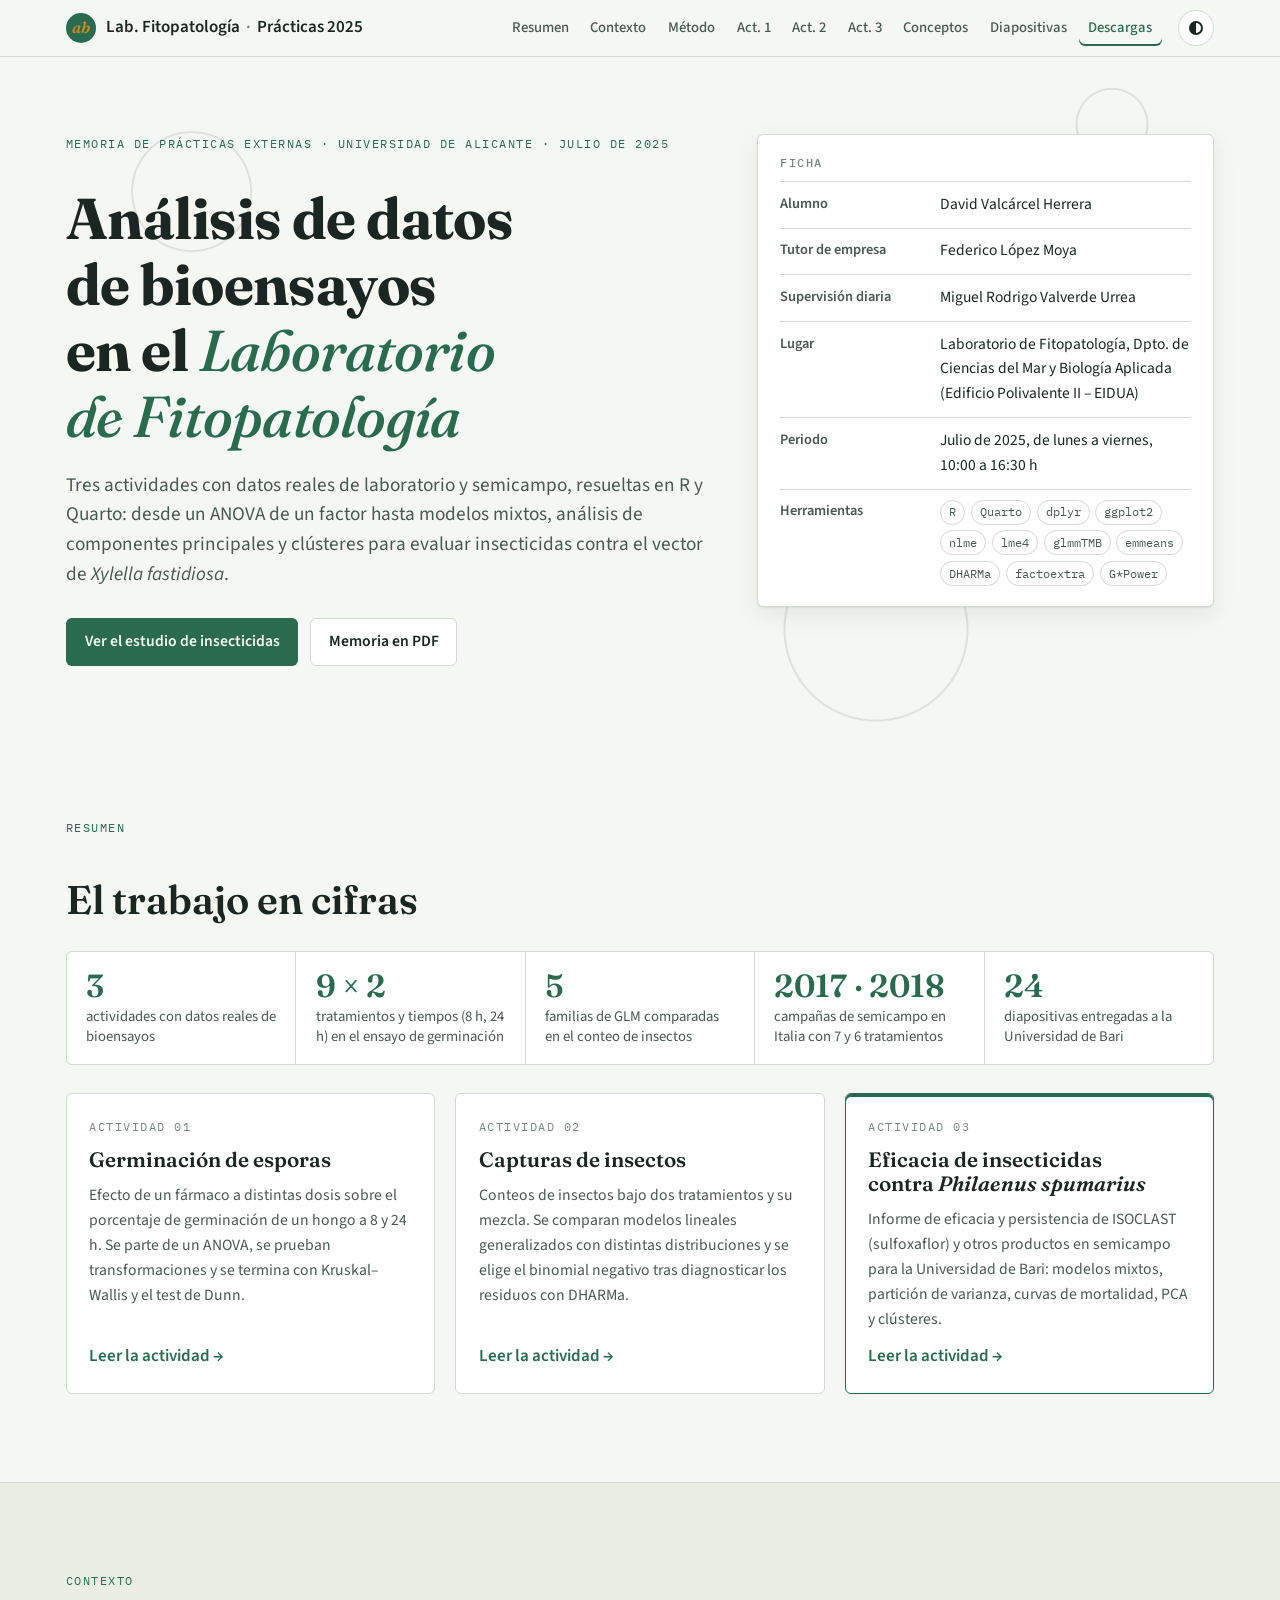
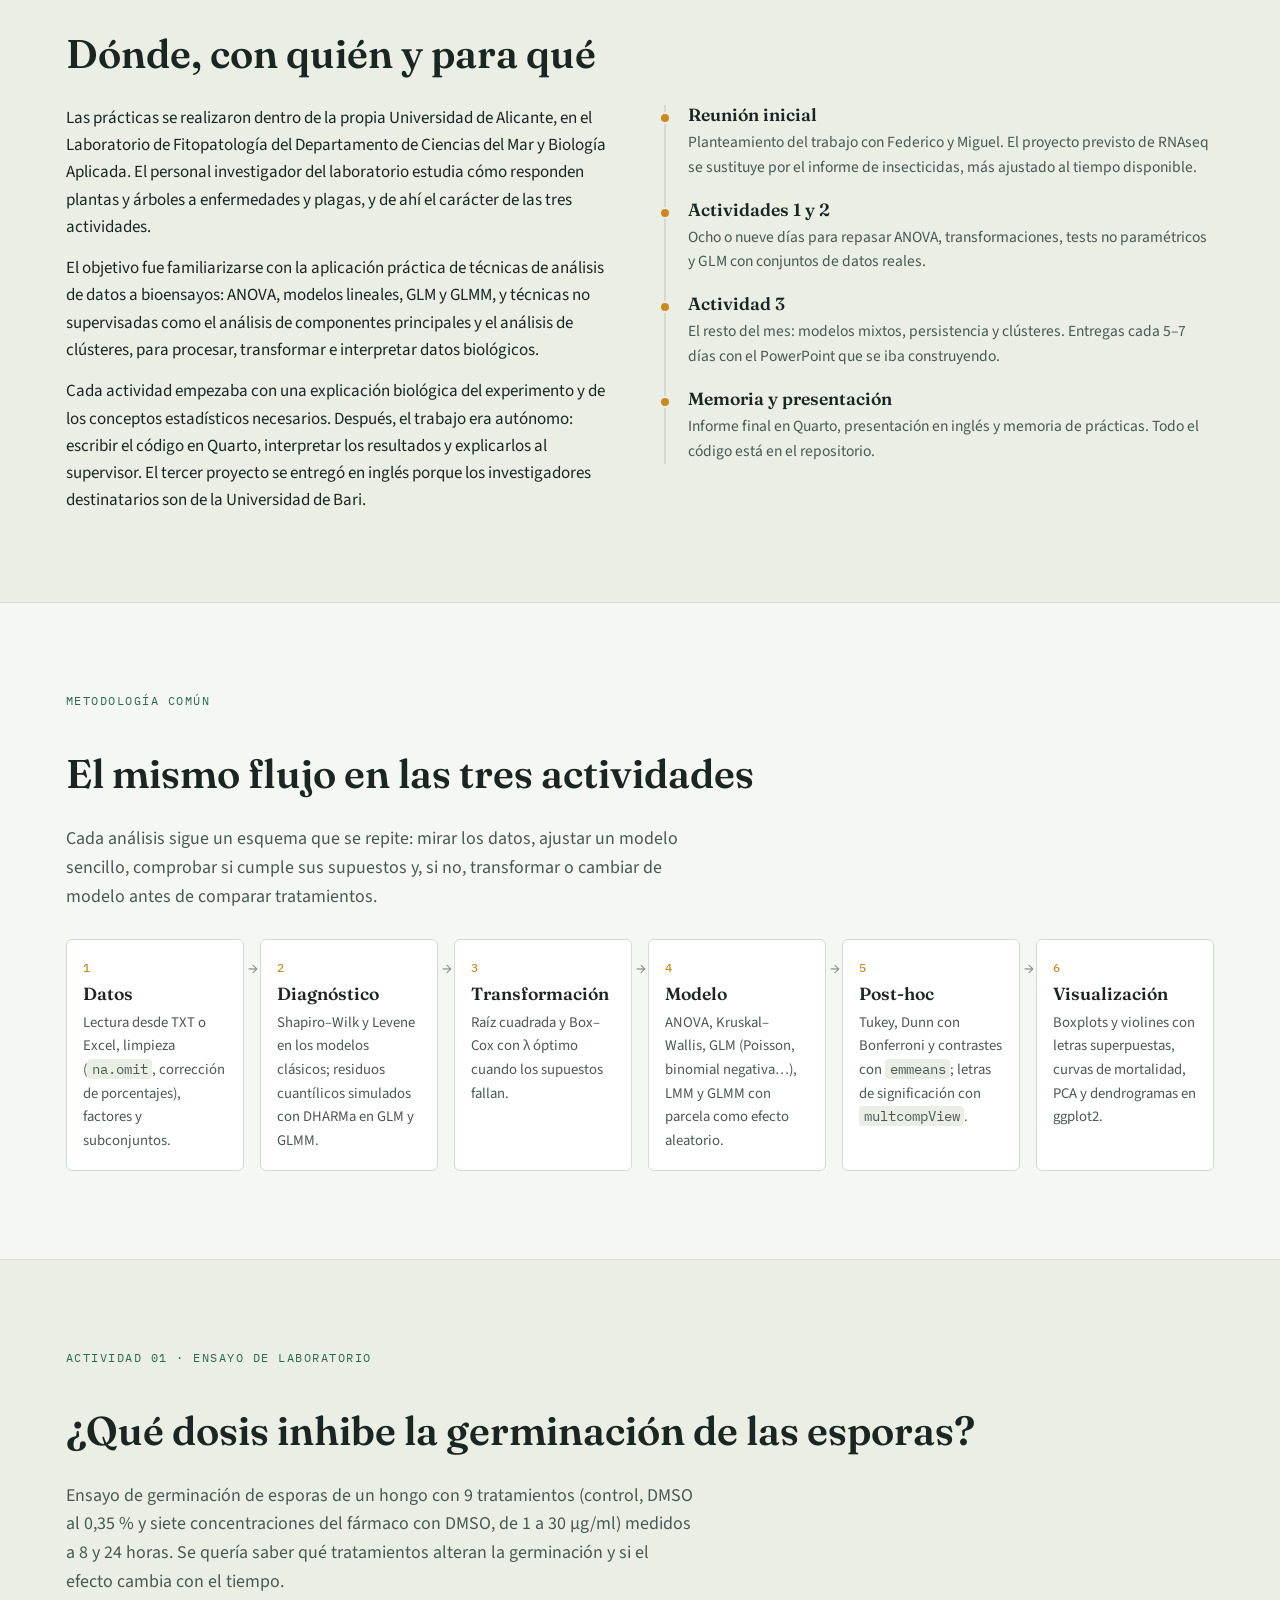
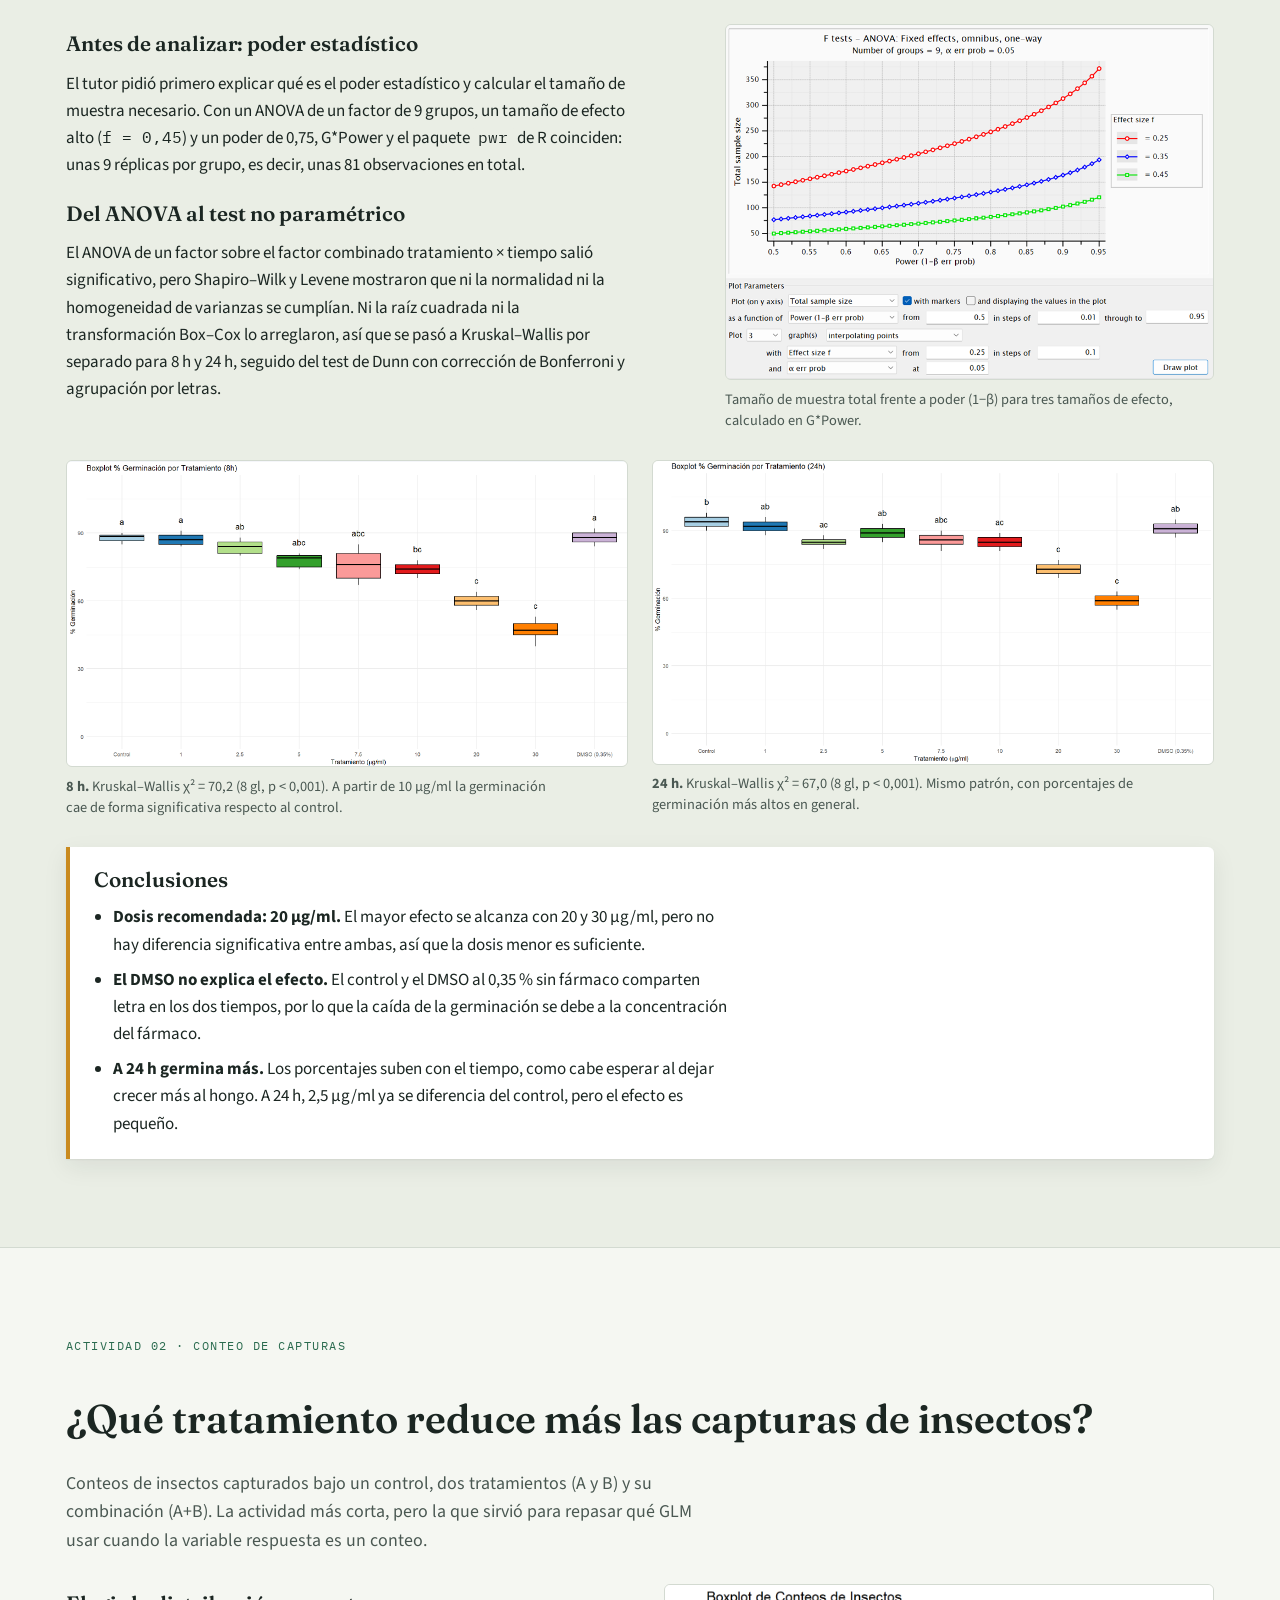
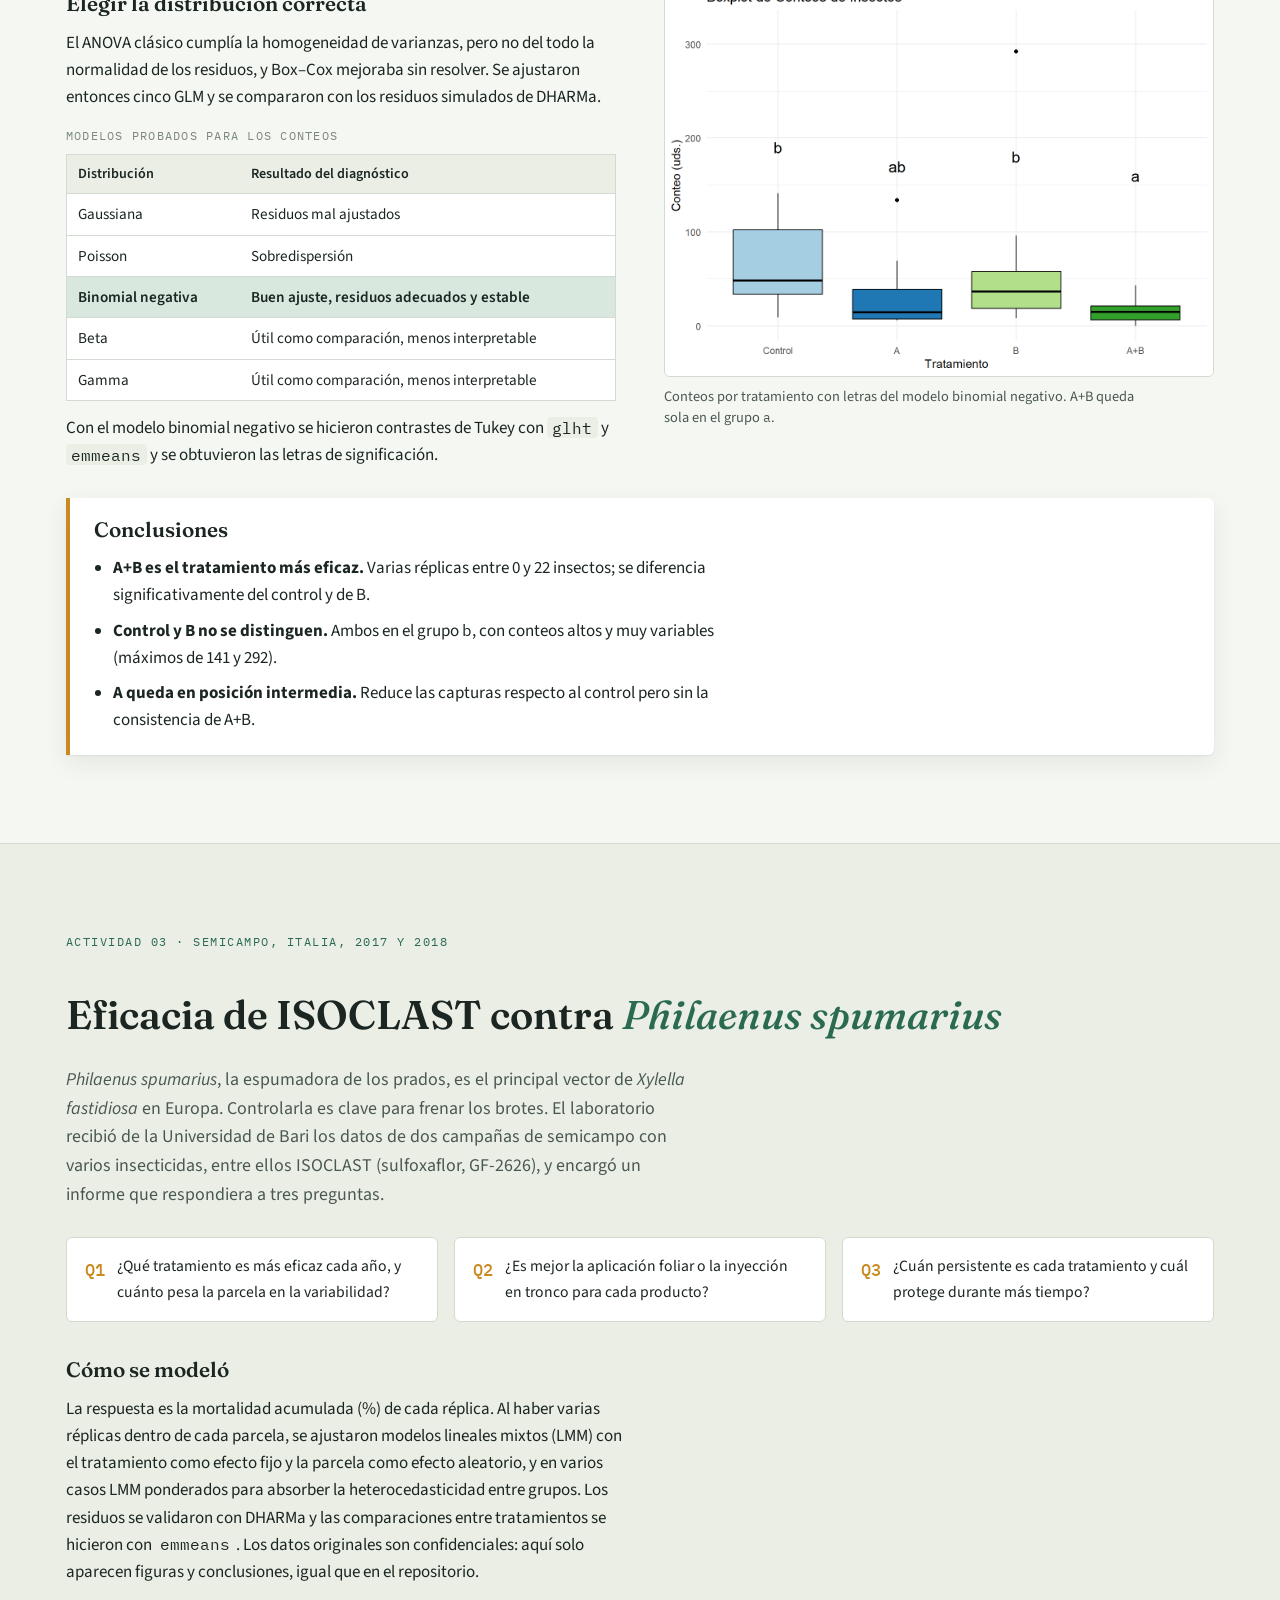
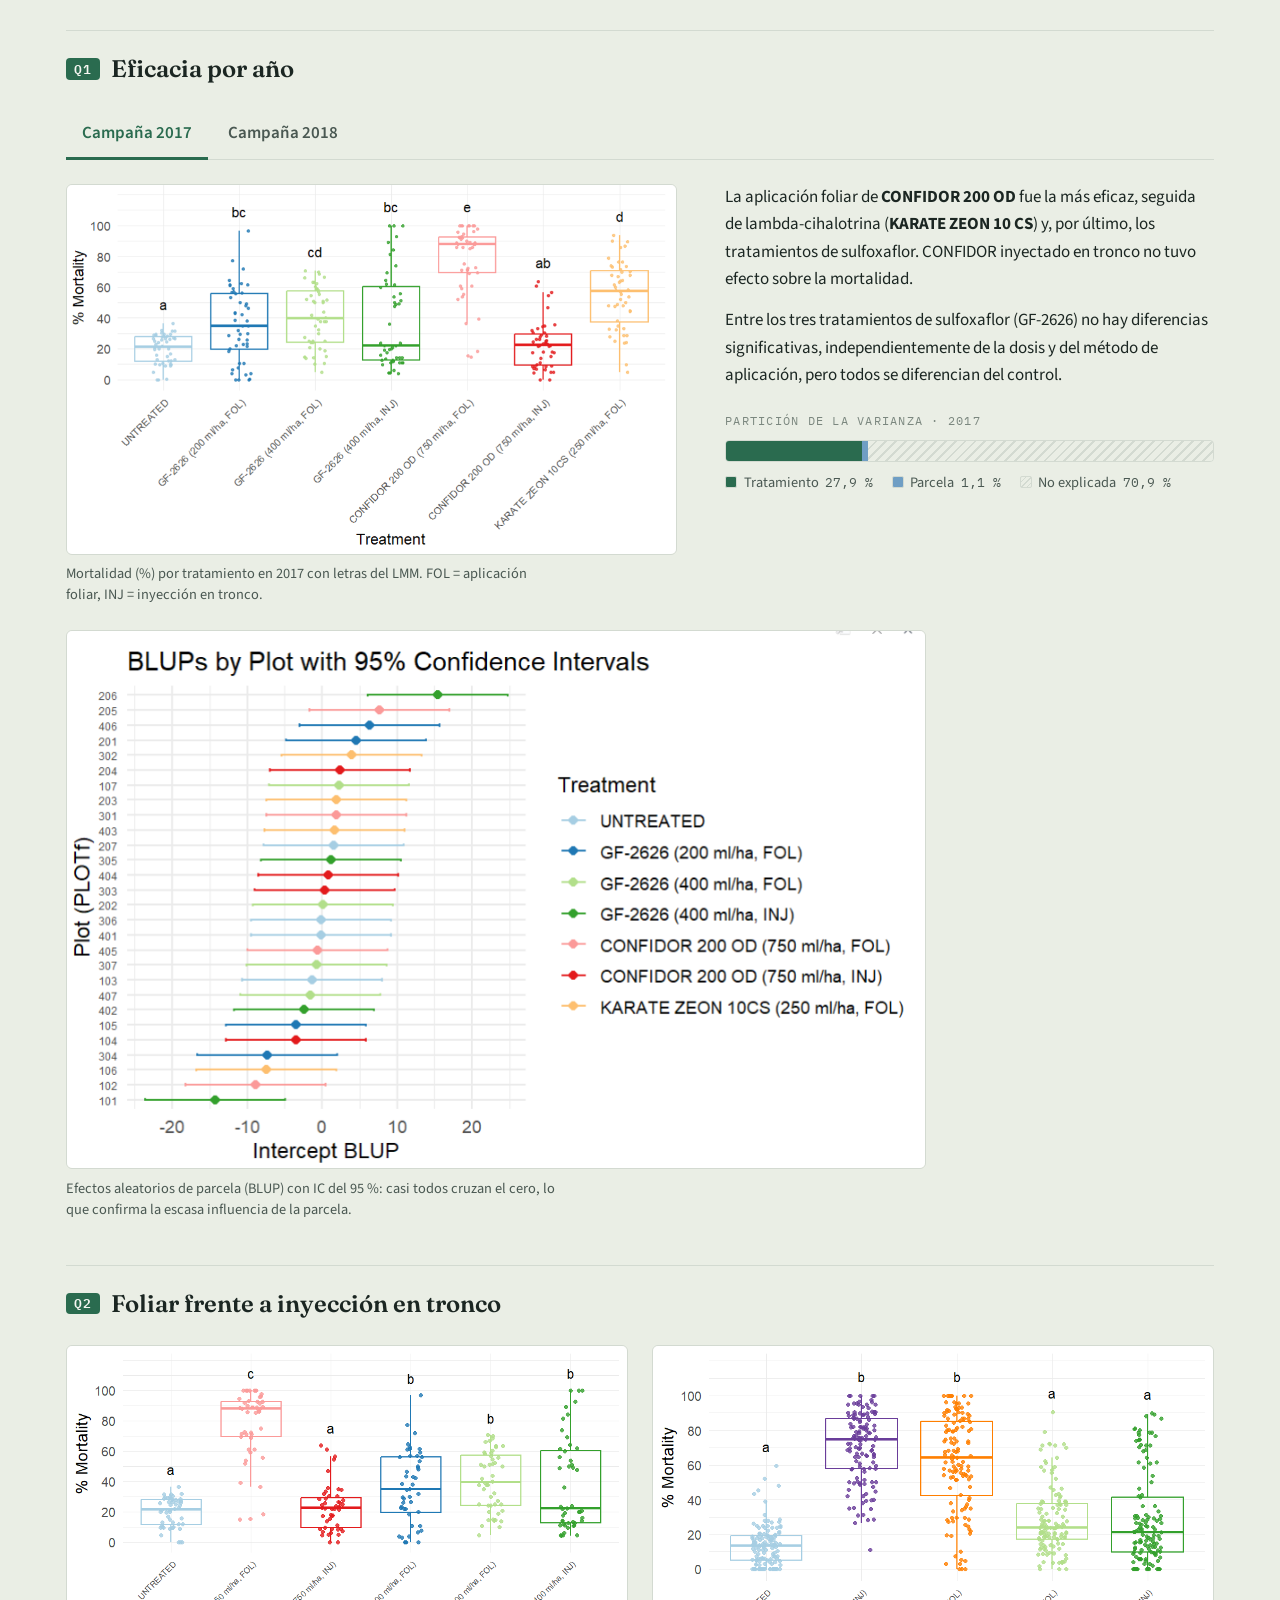
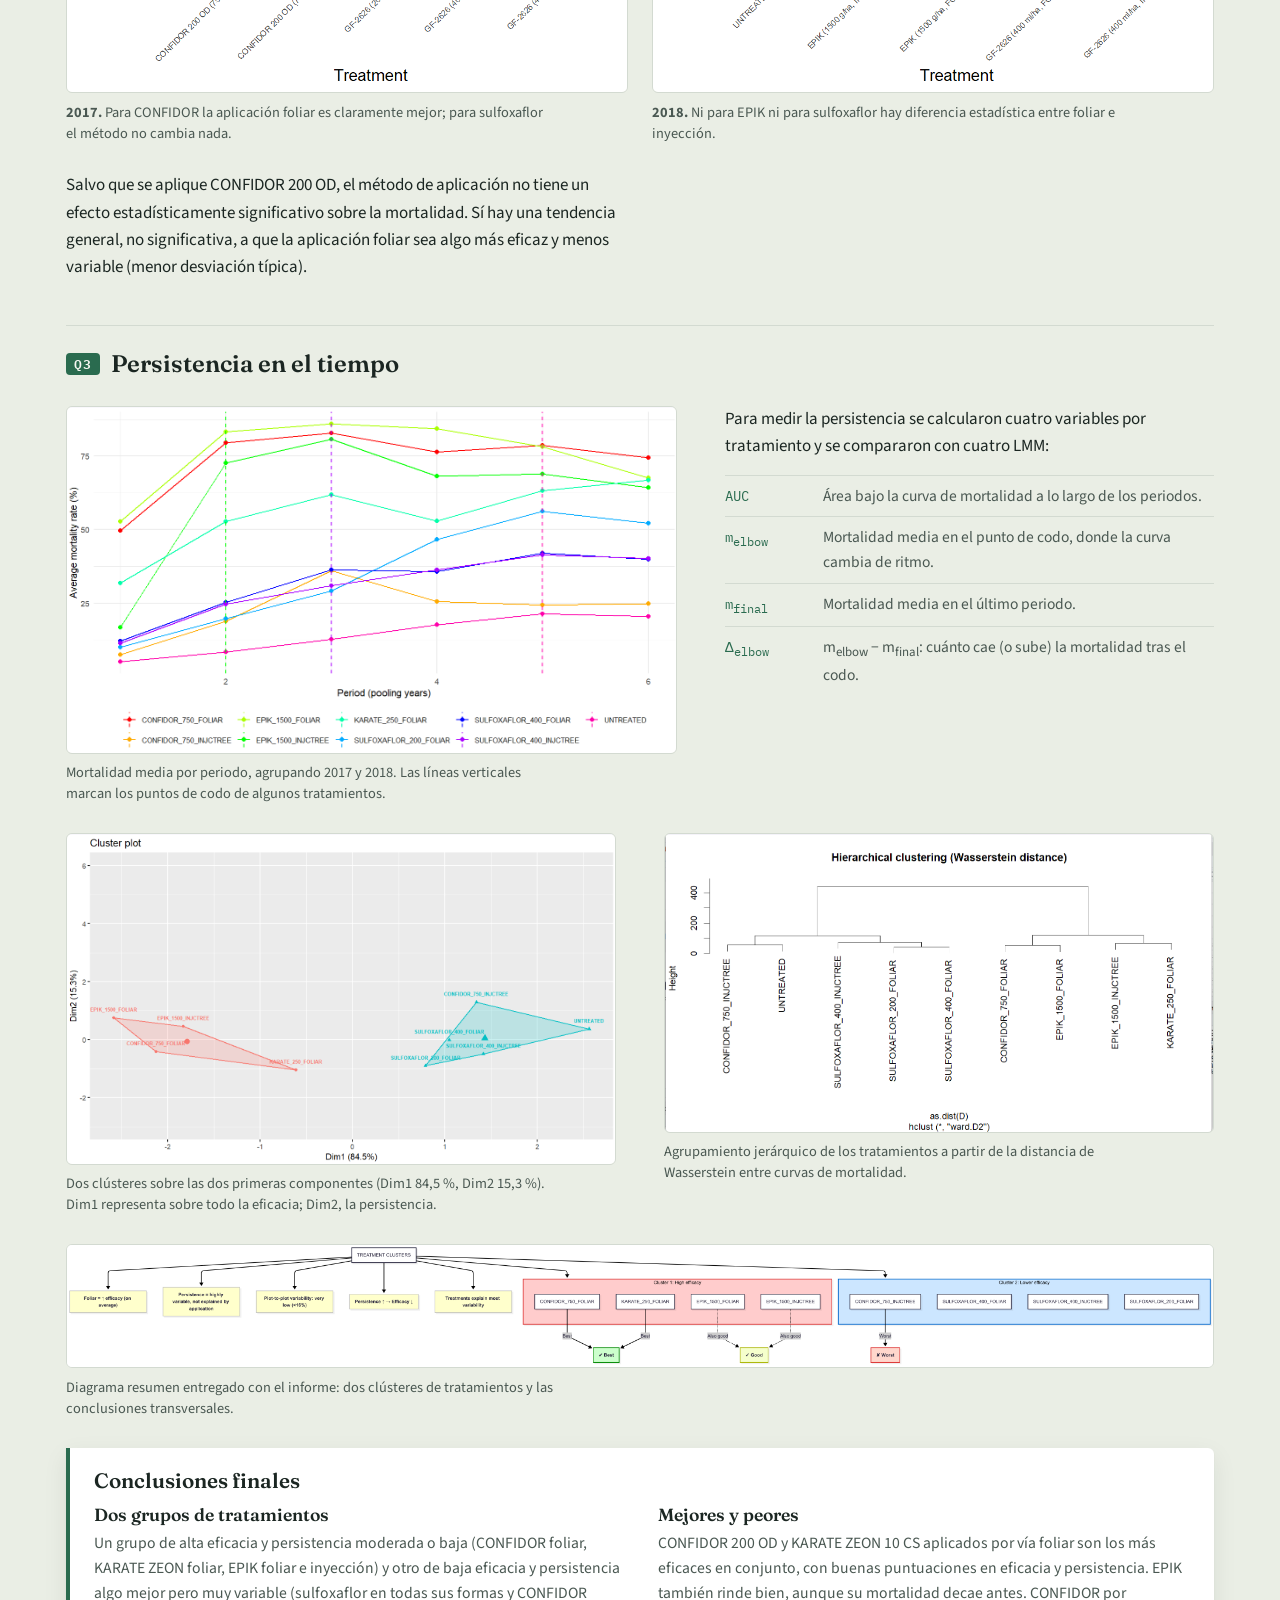
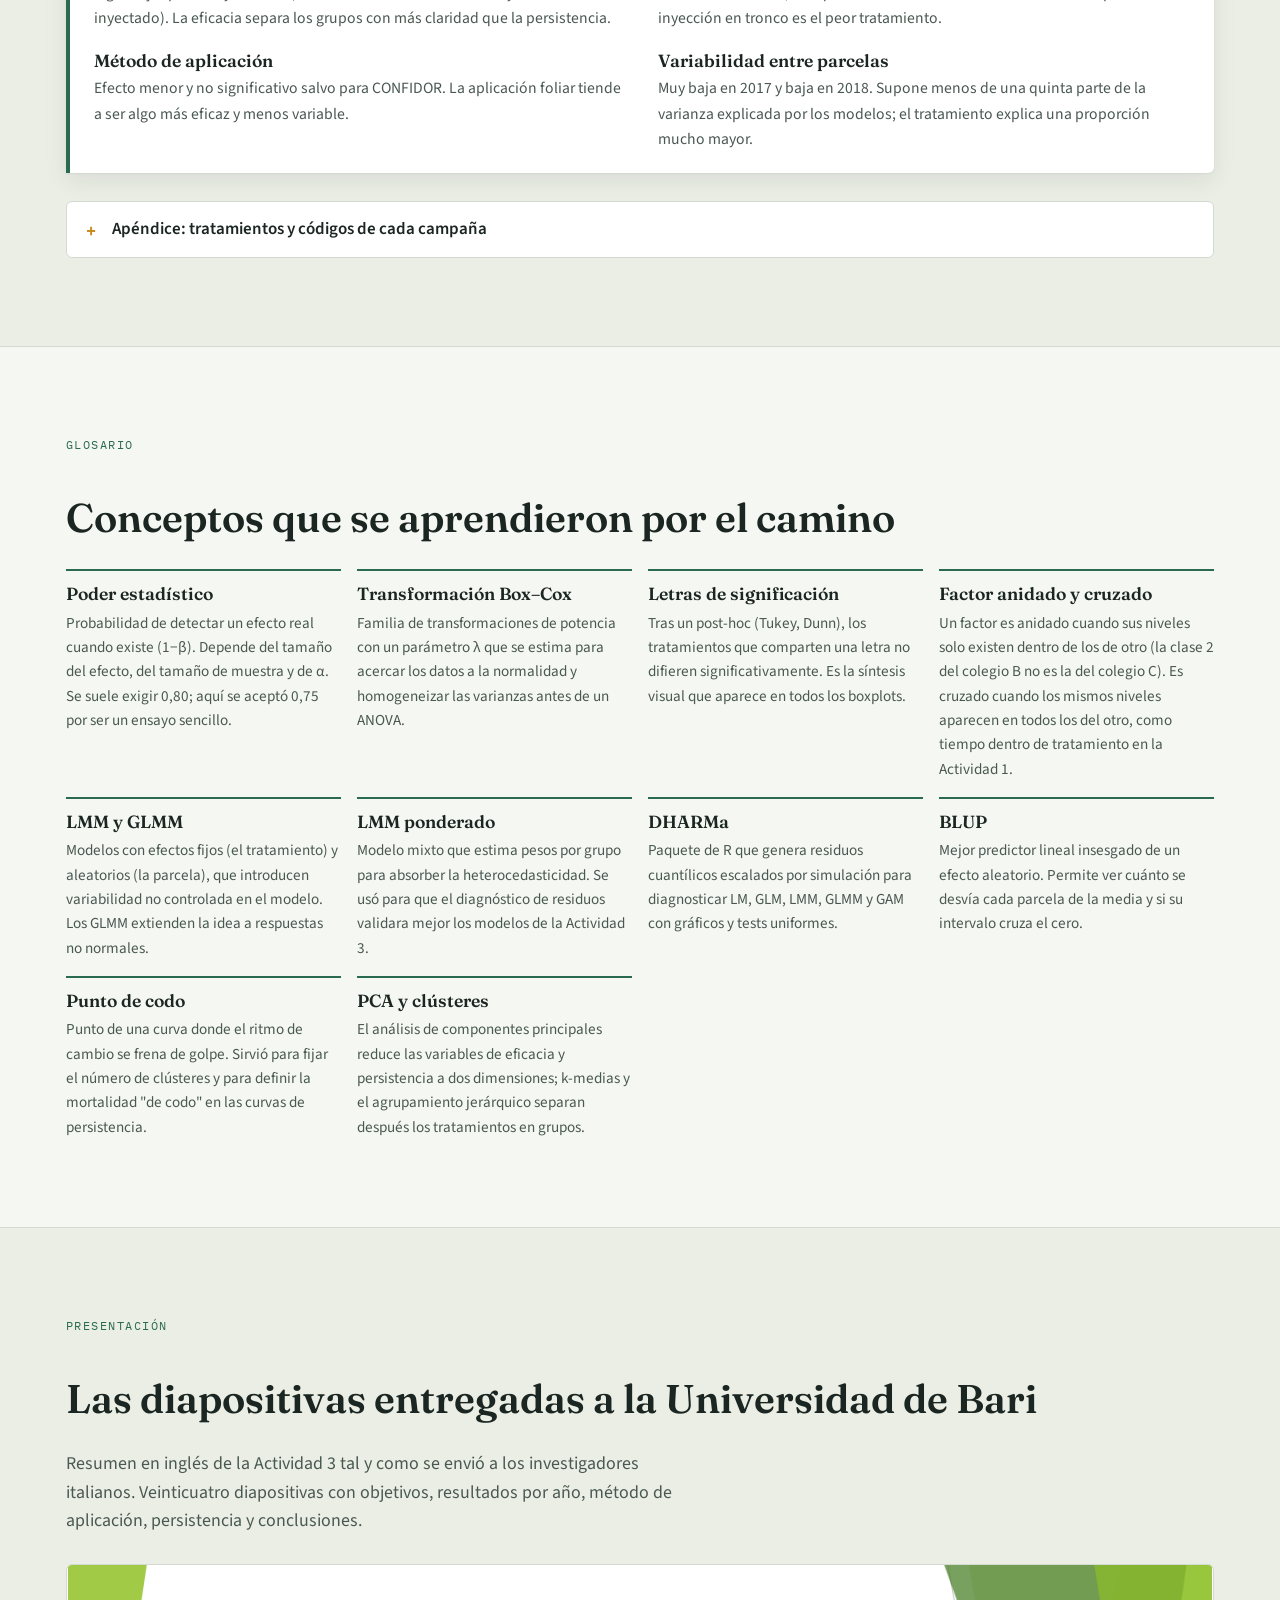
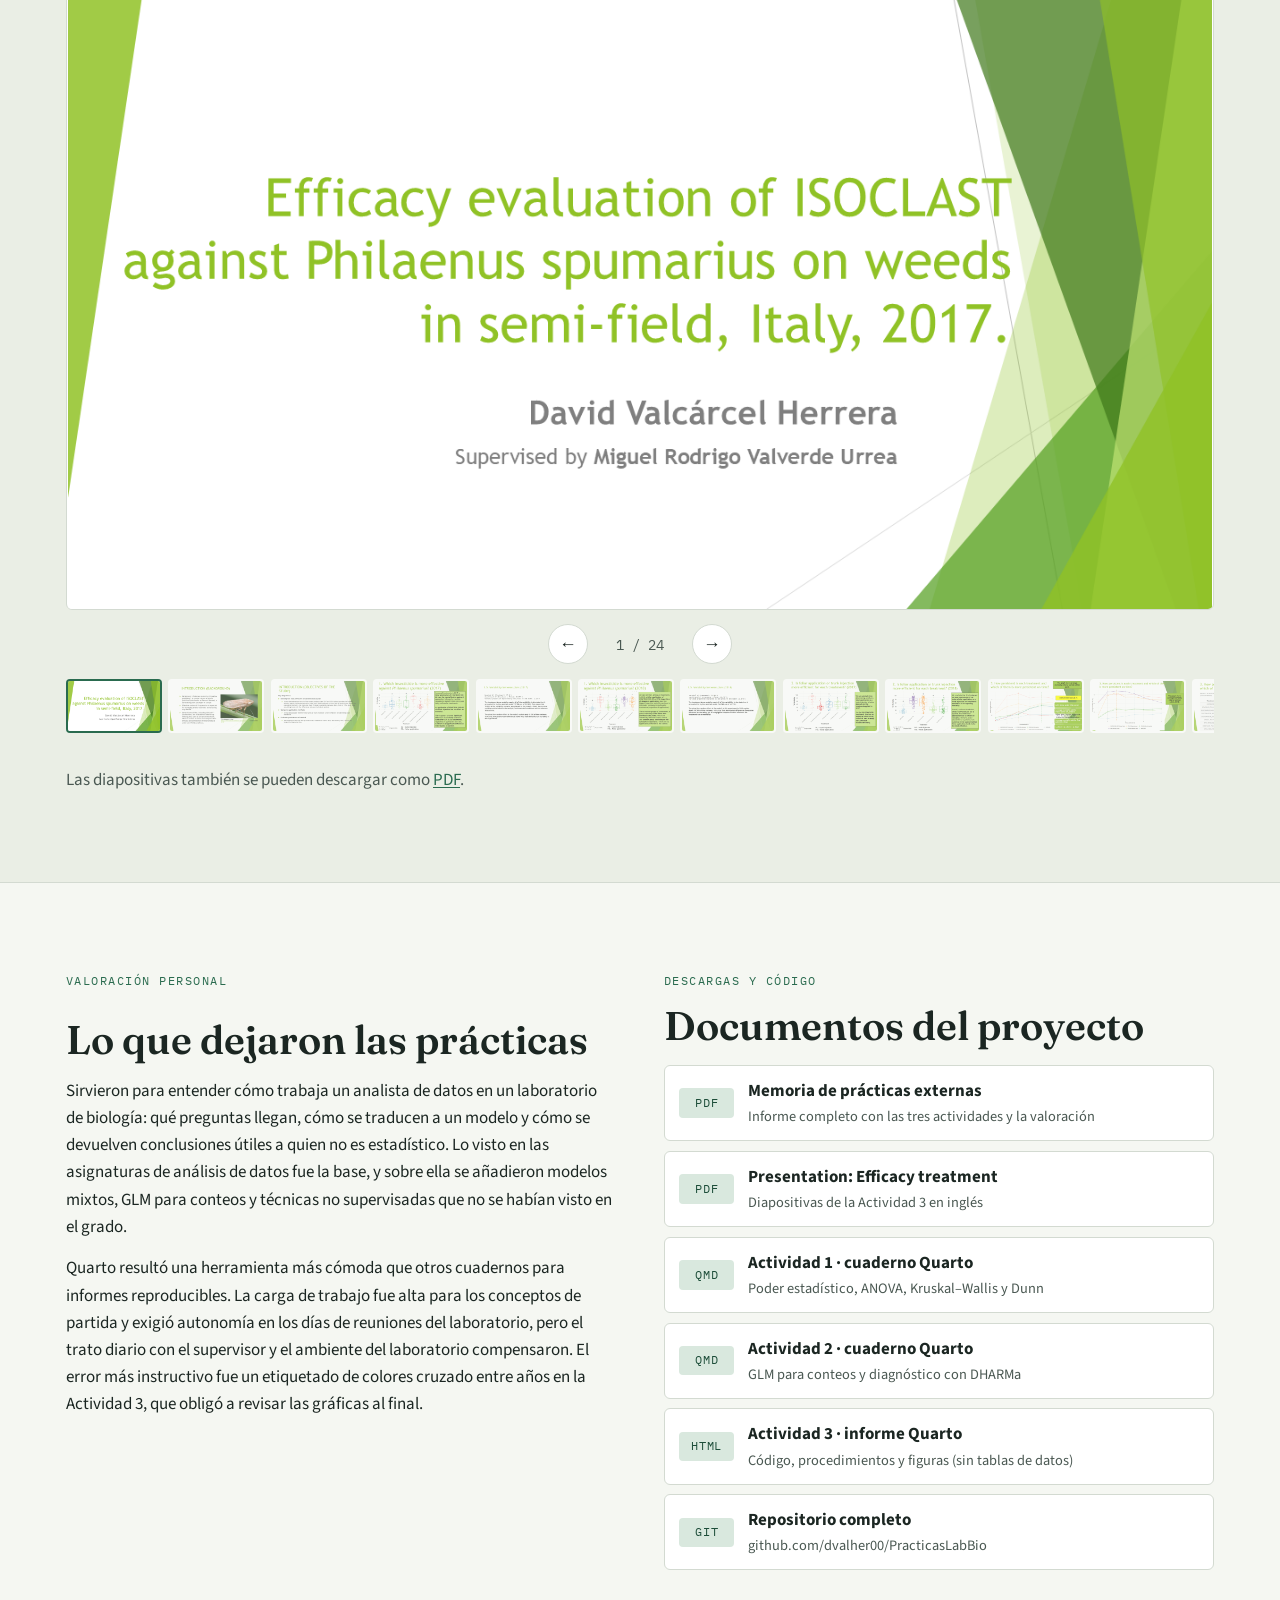
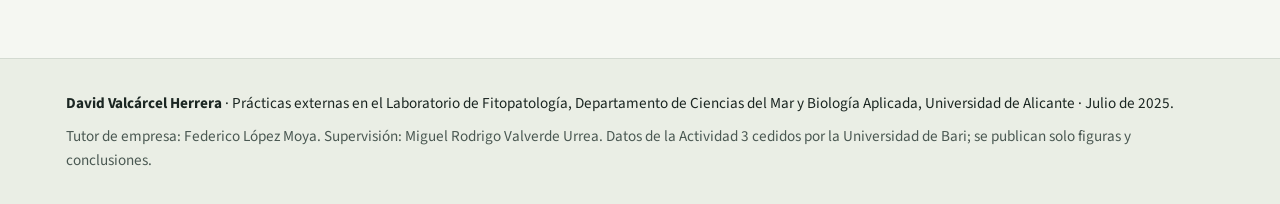
==== docs/index.html @ 8c427791 "Añadir web estática de las prácticas en docs/ con plan de diseño Página de una sola sección larga co" ====
<!DOCTYPE html>
<html lang="es">
<head>
  <meta charset="utf-8">
  <meta name="viewport" content="width=device-width, initial-scale=1, viewport-fit=cover">
  <title>Prácticas en el Laboratorio de Fitopatología</title>
  <meta name="description" content="Memoria web de las prácticas externas de análisis de datos de bioensayos en el Laboratorio de Fitopatología de la Universidad de Alicante: germinación de esporas, capturas de insectos y eficacia de insecticidas contra Philaenus spumarius.">
  <meta name="color-scheme" content="light dark">
  <link rel="preconnect" href="https://fonts.googleapis.com">
  <link rel="preconnect" href="https://fonts.gstatic.com" crossorigin>
  <link rel="stylesheet" href="https://fonts.googleapis.com/css2?family=Fraunces:ital,opsz,wght@0,9..144,400;0,9..144,600;0,9..144,700;1,9..144,400&family=Source+Sans+3:ital,wght@0,400;0,500;0,600;0,700;1,400&family=IBM+Plex+Mono:wght@400;500&display=swap">
  <link rel="stylesheet" href="css/style.css">
  <link rel="icon" href="data:image/svg+xml,%3Csvg xmlns='http://www.w3.org/2000/svg' viewBox='0 0 32 32'%3E%3Ccircle cx='16' cy='16' r='15' fill='%232a6b4f'/%3E%3Ctext x='16' y='21' font-family='Georgia,serif' font-size='16' font-style='italic' fill='%23f3b64a' text-anchor='middle'%3Eab%3C/text%3E%3C/svg%3E">
</head>
<body>
<a class="skip-link" href="#resumen">Saltar al contenido</a>

<header class="topbar" id="top">
  <div class="topbar__inner">
    <a class="brand" href="#top">
      <span class="brand__mark" aria-hidden="true">ab</span>
      <span class="brand__text">Lab. Fitopatología <span class="brand__sep">·</span> Prácticas 2025</span>
    </a>
    <nav class="nav" aria-label="Secciones">
      <button class="nav__toggle" type="button" aria-expanded="false" aria-controls="nav-list">Menú</button>
      <ul class="nav__list" id="nav-list">
        <li><a href="#resumen">Resumen</a></li>
        <li><a href="#contexto">Contexto</a></li>
        <li><a href="#metodo">Método</a></li>
        <li><a href="#actividad-1">Act. 1</a></li>
        <li><a href="#actividad-2">Act. 2</a></li>
        <li><a href="#actividad-3">Act. 3</a></li>
        <li><a href="#conceptos">Conceptos</a></li>
        <li><a href="#presentacion">Diapositivas</a></li>
        <li><a href="#descargas">Descargas</a></li>
      </ul>
    </nav>
    <button class="theme-toggle" type="button" id="theme-toggle" aria-label="Cambiar tema claro u oscuro">
      <span class="theme-toggle__icon" aria-hidden="true"></span>
    </button>
  </div>
</header>

<main>

<!-- ============ HERO ============ -->
<section class="hero" aria-labelledby="hero-title">
  <div class="hero__inner">
    <p class="eyebrow">Memoria de prácticas externas · Universidad de Alicante · Julio de 2025</p>
    <h1 id="hero-title">Análisis de datos de bioensayos en el <em>Laboratorio de Fitopatología</em></h1>
    <p class="lede">Tres actividades con datos reales de laboratorio y semicampo, resueltas en R y Quarto: desde un ANOVA de un factor hasta modelos mixtos, análisis de componentes principales y clústeres para evaluar insecticidas contra el vector de <em>Xylella fastidiosa</em>.</p>
    <div class="hero__actions">
      <a class="btn btn--primary" href="#actividad-3">Ver el estudio de insecticidas</a>
      <a class="btn btn--ghost" href="assets/docs/memoria-practicas.pdf">Memoria en PDF</a>
    </div>
  </div>
  <aside class="ficha" aria-label="Ficha de las prácticas">
    <h2 class="ficha__title">Ficha</h2>
    <dl class="ficha__list">
      <div><dt>Alumno</dt><dd>David Valcárcel Herrera</dd></div>
      <div><dt>Tutor de empresa</dt><dd>Federico López Moya</dd></div>
      <div><dt>Supervisión diaria</dt><dd>Miguel Rodrigo Valverde Urrea</dd></div>
      <div><dt>Lugar</dt><dd>Laboratorio de Fitopatología, Dpto. de Ciencias del Mar y Biología Aplicada (Edificio Polivalente II – EIDUA)</dd></div>
      <div><dt>Periodo</dt><dd>Julio de 2025, de lunes a viernes, 10:00 a 16:30 h</dd></div>
      <div><dt>Herramientas</dt><dd><span class="chips"><span class="chip">R</span><span class="chip">Quarto</span><span class="chip">dplyr</span><span class="chip">ggplot2</span><span class="chip">nlme</span><span class="chip">lme4</span><span class="chip">glmmTMB</span><span class="chip">emmeans</span><span class="chip">DHARMa</span><span class="chip">factoextra</span><span class="chip">G*Power</span></span></dd></div>
    </dl>
  </aside>
</section>

<!-- ============ RESUMEN ============ -->
<section class="section" id="resumen" aria-labelledby="resumen-title">
  <div class="section__inner">
    <p class="eyebrow">Resumen</p>
    <h2 id="resumen-title">El trabajo en cifras</h2>
    <ul class="stats" role="list">
      <li class="stat"><span class="stat__num">3</span><span class="stat__label">actividades con datos reales de bioensayos</span></li>
      <li class="stat"><span class="stat__num">9 × 2</span><span class="stat__label">tratamientos y tiempos (8 h, 24 h) en el ensayo de germinación</span></li>
      <li class="stat"><span class="stat__num">5</span><span class="stat__label">familias de GLM comparadas en el conteo de insectos</span></li>
      <li class="stat"><span class="stat__num">2017 · 2018</span><span class="stat__label">campañas de semicampo en Italia con 7 y 6 tratamientos</span></li>
      <li class="stat"><span class="stat__num">24</span><span class="stat__label">diapositivas entregadas a la Universidad de Bari</span></li>
    </ul>
    <div class="summary-grid">
      <article class="summary-card">
        <p class="summary-card__num">Actividad 01</p>
        <h3>Germinación de esporas</h3>
        <p>Efecto de un fármaco a distintas dosis sobre el porcentaje de germinación de un hongo a 8 y 24 h. Se parte de un ANOVA, se prueban transformaciones y se termina con Kruskal–Wallis y el test de Dunn.</p>
        <a class="link-arrow" href="#actividad-1">Leer la actividad</a>
      </article>
      <article class="summary-card">
        <p class="summary-card__num">Actividad 02</p>
        <h3>Capturas de insectos</h3>
        <p>Conteos de insectos bajo dos tratamientos y su mezcla. Se comparan modelos lineales generalizados con distintas distribuciones y se elige el binomial negativo tras diagnosticar los residuos con DHARMa.</p>
        <a class="link-arrow" href="#actividad-2">Leer la actividad</a>
      </article>
      <article class="summary-card summary-card--featured">
        <p class="summary-card__num">Actividad 03</p>
        <h3>Eficacia de insecticidas contra <em>Philaenus spumarius</em></h3>
        <p>Informe de eficacia y persistencia de ISOCLAST (sulfoxaflor) y otros productos en semicampo para la Universidad de Bari: modelos mixtos, partición de varianza, curvas de mortalidad, PCA y clústeres.</p>
        <a class="link-arrow" href="#actividad-3">Leer la actividad</a>
      </article>
    </div>
  </div>
</section>

<!-- ============ CONTEXTO ============ -->
<section class="section section--alt" id="contexto" aria-labelledby="contexto-title">
  <div class="section__inner">
    <p class="eyebrow">Contexto</p>
    <h2 id="contexto-title">Dónde, con quién y para qué</h2>
    <div class="two-col">
      <div class="prose">
        <p>Las prácticas se realizaron dentro de la propia Universidad de Alicante, en el Laboratorio de Fitopatología del Departamento de Ciencias del Mar y Biología Aplicada. El personal investigador del laboratorio estudia cómo responden plantas y árboles a enfermedades y plagas, y de ahí el carácter de las tres actividades.</p>
        <p>El objetivo fue familiarizarse con la aplicación práctica de técnicas de análisis de datos a bioensayos: ANOVA, modelos lineales, GLM y GLMM, y técnicas no supervisadas como el análisis de componentes principales y el análisis de clústeres, para procesar, transformar e interpretar datos biológicos.</p>
        <p>Cada actividad empezaba con una explicación biológica del experimento y de los conceptos estadísticos necesarios. Después, el trabajo era autónomo: escribir el código en Quarto, interpretar los resultados y explicarlos al supervisor. El tercer proyecto se entregó en inglés porque los investigadores destinatarios son de la Universidad de Bari.</p>
      </div>
      <div class="timeline" aria-label="Desarrollo de las prácticas">
        <div class="timeline__item">
          <span class="timeline__dot"></span>
          <h3>Reunión inicial</h3>
          <p>Planteamiento del trabajo con Federico y Miguel. El proyecto previsto de RNAseq se sustituye por el informe de insecticidas, más ajustado al tiempo disponible.</p>
        </div>
        <div class="timeline__item">
          <span class="timeline__dot"></span>
          <h3>Actividades 1 y 2</h3>
          <p>Ocho o nueve días para repasar ANOVA, transformaciones, tests no paramétricos y GLM con conjuntos de datos reales.</p>
        </div>
        <div class="timeline__item">
          <span class="timeline__dot"></span>
          <h3>Actividad 3</h3>
          <p>El resto del mes: modelos mixtos, persistencia y clústeres. Entregas cada 5–7 días con el PowerPoint que se iba construyendo.</p>
        </div>
        <div class="timeline__item">
          <span class="timeline__dot"></span>
          <h3>Memoria y presentación</h3>
          <p>Informe final en Quarto, presentación en inglés y memoria de prácticas. Todo el código está en el repositorio.</p>
        </div>
      </div>
    </div>
  </div>
</section>

<!-- ============ MÉTODO ============ -->
<section class="section" id="metodo" aria-labelledby="metodo-title">
  <div class="section__inner">
    <p class="eyebrow">Metodología común</p>
    <h2 id="metodo-title">El mismo flujo en las tres actividades</h2>
    <p class="section__intro">Cada análisis sigue un esquema que se repite: mirar los datos, ajustar un modelo sencillo, comprobar si cumple sus supuestos y, si no, transformar o cambiar de modelo antes de comparar tratamientos.</p>
    <ol class="pipeline" aria-label="Flujo de análisis">
      <li class="pipeline__step"><span class="pipeline__n">1</span><h3>Datos</h3><p>Lectura desde TXT o Excel, limpieza (<code>na.omit</code>, corrección de porcentajes), factores y subconjuntos.</p></li>
      <li class="pipeline__step"><span class="pipeline__n">2</span><h3>Diagnóstico</h3><p>Shapiro–Wilk y Levene en los modelos clásicos; residuos cuantílicos simulados con DHARMa en GLM y GLMM.</p></li>
      <li class="pipeline__step"><span class="pipeline__n">3</span><h3>Transformación</h3><p>Raíz cuadrada y Box–Cox con λ óptimo cuando los supuestos fallan.</p></li>
      <li class="pipeline__step"><span class="pipeline__n">4</span><h3>Modelo</h3><p>ANOVA, Kruskal–Wallis, GLM (Poisson, binomial negativa…), LMM y GLMM con parcela como efecto aleatorio.</p></li>
      <li class="pipeline__step"><span class="pipeline__n">5</span><h3>Post-hoc</h3><p>Tukey, Dunn con Bonferroni y contrastes con <code>emmeans</code>; letras de significación con <code>multcompView</code>.</p></li>
      <li class="pipeline__step"><span class="pipeline__n">6</span><h3>Visualización</h3><p>Boxplots y violines con letras superpuestas, curvas de mortalidad, PCA y dendrogramas en ggplot2.</p></li>
    </ol>
  </div>
</section>

<!-- ============ ACTIVIDAD 1 ============ -->
<section class="section section--alt activity" id="actividad-1" aria-labelledby="a1-title">
  <div class="section__inner">
    <p class="eyebrow">Actividad 01 · Ensayo de laboratorio</p>
    <h2 id="a1-title">¿Qué dosis inhibe la germinación de las esporas?</h2>
    <p class="section__intro">Ensayo de germinación de esporas de un hongo con 9 tratamientos (control, DMSO al 0,35 % y siete concentraciones del fármaco con DMSO, de 1 a 30 µg/ml) medidos a 8 y 24 horas. Se quería saber qué tratamientos alteran la germinación y si el efecto cambia con el tiempo.</p>

    <div class="two-col two-col--wide-left">
      <div class="prose">
        <h3>Antes de analizar: poder estadístico</h3>
        <p>El tutor pidió primero explicar qué es el poder estadístico y calcular el tamaño de muestra necesario. Con un ANOVA de un factor de 9 grupos, un tamaño de efecto alto (<span class="mono">f = 0,45</span>) y un poder de 0,75, G*Power y el paquete <code>pwr</code> de R coinciden: unas 9 réplicas por grupo, es decir, unas 81 observaciones en total.</p>
        <h3>Del ANOVA al test no paramétrico</h3>
        <p>El ANOVA de un factor sobre el factor combinado tratamiento × tiempo salió significativo, pero Shapiro–Wilk y Levene mostraron que ni la normalidad ni la homogeneidad de varianzas se cumplían. Ni la raíz cuadrada ni la transformación Box–Cox lo arreglaron, así que se pasó a Kruskal–Wallis por separado para 8 h y 24 h, seguido del test de Dunn con corrección de Bonferroni y agrupación por letras.</p>
      </div>
      <figure class="figure figure--small">
        <a class="zoom" href="assets/img/a1_gpower.png"><img src="assets/img/a1_gpower.png" alt="Gráfica de G*Power: tamaño de muestra total frente a poder estadístico para tamaños de efecto f de 0,25, 0,35 y 0,45 en un ANOVA de un factor con 9 grupos." loading="lazy" width="886" height="644"></a>
        <figcaption>Tamaño de muestra total frente a poder (1−β) para tres tamaños de efecto, calculado en G*Power.</figcaption>
      </figure>
    </div>

    <div class="figure-pair">
      <figure class="figure">
        <a class="zoom" href="assets/img/a1_boxplot_8h.png"><img src="assets/img/a1_boxplot_8h.png" alt="Boxplot del porcentaje de germinación por tratamiento a 8 horas, con letras de grupos: control, 1 µg/ml y DMSO comparten la letra a; 20 y 30 µg/ml comparten la letra c." loading="lazy" width="1897" height="1036"></a>
        <figcaption><strong>8 h.</strong> Kruskal–Wallis χ² = 70,2 (8 gl, p &lt; 0,001). A partir de 10 µg/ml la germinación cae de forma significativa respecto al control.</figcaption>
      </figure>
      <figure class="figure">
        <a class="zoom" href="assets/img/a1_boxplot_24h.png"><img src="assets/img/a1_boxplot_24h.png" alt="Boxplot del porcentaje de germinación por tratamiento a 24 horas, con letras de grupos: 20 y 30 µg/ml forman el grupo c, claramente por debajo del resto." loading="lazy" width="1912" height="1035"></a>
        <figcaption><strong>24 h.</strong> Kruskal–Wallis χ² = 67,0 (8 gl, p &lt; 0,001). Mismo patrón, con porcentajes de germinación más altos en general.</figcaption>
      </figure>
    </div>

    <div class="conclusions">
      <h3>Conclusiones</h3>
      <ul>
        <li><strong>Dosis recomendada: 20 µg/ml.</strong> El mayor efecto se alcanza con 20 y 30 µg/ml, pero no hay diferencia significativa entre ambas, así que la dosis menor es suficiente.</li>
        <li><strong>El DMSO no explica el efecto.</strong> El control y el DMSO al 0,35 % sin fármaco comparten letra en los dos tiempos, por lo que la caída de la germinación se debe a la concentración del fármaco.</li>
        <li><strong>A 24 h germina más.</strong> Los porcentajes suben con el tiempo, como cabe esperar al dejar crecer más al hongo. A 24 h, 2,5 µg/ml ya se diferencia del control, pero el efecto es pequeño.</li>
      </ul>
    </div>
  </div>
</section>

<!-- ============ ACTIVIDAD 2 ============ -->
<section class="section activity" id="actividad-2" aria-labelledby="a2-title">
  <div class="section__inner">
    <p class="eyebrow">Actividad 02 · Conteo de capturas</p>
    <h2 id="a2-title">¿Qué tratamiento reduce más las capturas de insectos?</h2>
    <p class="section__intro">Conteos de insectos capturados bajo un control, dos tratamientos (A y B) y su combinación (A+B). La actividad más corta, pero la que sirvió para repasar qué GLM usar cuando la variable respuesta es un conteo.</p>

    <div class="two-col">
      <div class="prose">
        <h3>Elegir la distribución correcta</h3>
        <p>El ANOVA clásico cumplía la homogeneidad de varianzas, pero no del todo la normalidad de los residuos, y Box–Cox mejoraba sin resolver. Se ajustaron entonces cinco GLM y se compararon con los residuos simulados de DHARMa.</p>
        <table class="table table--compact">
          <caption>Modelos probados para los conteos</caption>
          <thead><tr><th scope="col">Distribución</th><th scope="col">Resultado del diagnóstico</th></tr></thead>
          <tbody>
            <tr><td>Gaussiana</td><td>Residuos mal ajustados</td></tr>
            <tr><td>Poisson</td><td>Sobredispersión</td></tr>
            <tr class="table__hl"><td>Binomial negativa</td><td>Buen ajuste, residuos adecuados y estable</td></tr>
            <tr><td>Beta</td><td>Útil como comparación, menos interpretable</td></tr>
            <tr><td>Gamma</td><td>Útil como comparación, menos interpretable</td></tr>
          </tbody>
        </table>
        <p>Con el modelo binomial negativo se hicieron contrastes de Tukey con <code>glht</code> y <code>emmeans</code> y se obtuvieron las letras de significación.</p>
      </div>
      <figure class="figure">
        <a class="zoom" href="assets/img/a2_boxplot.png"><img src="assets/img/a2_boxplot.png" alt="Boxplot de conteos de insectos por tratamiento: Control con letra b, A con letra ab, B con letra b y la combinación A+B con letra a, que es la que muestra los conteos más bajos." loading="lazy" width="1344" height="960"></a>
        <figcaption>Conteos por tratamiento con letras del modelo binomial negativo. A+B queda sola en el grupo <span class="mono">a</span>.</figcaption>
      </figure>
    </div>

    <div class="conclusions">
      <h3>Conclusiones</h3>
      <ul>
        <li><strong>A+B es el tratamiento más eficaz.</strong> Varias réplicas entre 0 y 22 insectos; se diferencia significativamente del control y de B.</li>
        <li><strong>Control y B no se distinguen.</strong> Ambos en el grupo <span class="mono">b</span>, con conteos altos y muy variables (máximos de 141 y 292).</li>
        <li><strong>A queda en posición intermedia.</strong> Reduce las capturas respecto al control pero sin la consistencia de A+B.</li>
      </ul>
    </div>
  </div>
</section>

<!-- ============ ACTIVIDAD 3 ============ -->
<section class="section section--alt activity activity--featured" id="actividad-3" aria-labelledby="a3-title">
  <div class="section__inner">
    <p class="eyebrow">Actividad 03 · Semicampo, Italia, 2017 y 2018</p>
    <h2 id="a3-title">Eficacia de ISOCLAST contra <em>Philaenus spumarius</em></h2>
    <p class="section__intro"><em>Philaenus spumarius</em>, la espumadora de los prados, es el principal vector de <em>Xylella fastidiosa</em> en Europa. Controlarla es clave para frenar los brotes. El laboratorio recibió de la Universidad de Bari los datos de dos campañas de semicampo con varios insecticidas, entre ellos ISOCLAST (sulfoxaflor, GF-2626), y encargó un informe que respondiera a tres preguntas.</p>

    <div class="questions">
      <div class="question"><span class="question__n">Q1</span><p>¿Qué tratamiento es más eficaz cada año, y cuánto pesa la parcela en la variabilidad?</p></div>
      <div class="question"><span class="question__n">Q2</span><p>¿Es mejor la aplicación foliar o la inyección en tronco para cada producto?</p></div>
      <div class="question"><span class="question__n">Q3</span><p>¿Cuán persistente es cada tratamiento y cuál protege durante más tiempo?</p></div>
    </div>

    <div class="prose">
      <h3>Cómo se modeló</h3>
      <p>La respuesta es la mortalidad acumulada (%) de cada réplica. Al haber varias réplicas dentro de cada parcela, se ajustaron modelos lineales mixtos (LMM) con el tratamiento como efecto fijo y la parcela como efecto aleatorio, y en varios casos LMM ponderados para absorber la heterocedasticidad entre grupos. Los residuos se validaron con DHARMa y las comparaciones entre tratamientos se hicieron con <code>emmeans</code>. Los datos originales son confidenciales: aquí solo aparecen figuras y conclusiones, igual que en el repositorio.</p>
    </div>

    <!-- Q1 -->
    <h3 class="subhead"><span class="subhead__tag">Q1</span> Eficacia por año</h3>
    <div class="tabs" data-tabs>
      <div class="tabs__list" role="tablist" aria-label="Campaña">
        <button class="tabs__tab" role="tab" type="button" id="tab-2017" aria-controls="panel-2017" aria-selected="true">Campaña 2017</button>
        <button class="tabs__tab" role="tab" type="button" id="tab-2018" aria-controls="panel-2018" aria-selected="false" tabindex="-1">Campaña 2018</button>
      </div>
      <div class="tabs__panel" role="tabpanel" id="panel-2017" aria-labelledby="tab-2017">
        <div class="two-col two-col--wide-left">
          <figure class="figure">
            <a class="zoom" href="assets/img/a3_efficacy_2017.png"><img src="assets/img/a3_efficacy_2017.png" alt="Boxplot de mortalidad por tratamiento en 2017. CONFIDOR 200 OD foliar tiene la letra e y la mortalidad más alta; KARATE ZEON 10CS la d; los tratamientos de GF-2626 las letras bc y cd; CONFIDOR por inyección comparte letra con el control." loading="lazy" width="964" height="583"></a>
            <figcaption>Mortalidad (%) por tratamiento en 2017 con letras del LMM. FOL = aplicación foliar, INJ = inyección en tronco.</figcaption>
          </figure>
          <div class="prose">
            <p>La aplicación foliar de <strong>CONFIDOR 200 OD</strong> fue la más eficaz, seguida de lambda-cihalotrina (<strong>KARATE ZEON 10 CS</strong>) y, por último, los tratamientos de sulfoxaflor. CONFIDOR inyectado en tronco no tuvo efecto sobre la mortalidad.</p>
            <p>Entre los tres tratamientos de sulfoxaflor (GF-2626) no hay diferencias significativas, independientemente de la dosis y del método de aplicación, pero todos se diferencian del control.</p>
            <div class="variance" aria-label="Partición de la varianza en 2017">
              <p class="variance__title">Partición de la varianza · 2017</p>
              <div class="variance__bar" role="img" aria-label="El tratamiento explica el 27,9 % de la varianza, la parcela el 1,13 % y el 70,9 % queda sin explicar.">
                <span class="variance__seg variance__seg--trt" style="--w:27.95%"></span>
                <span class="variance__seg variance__seg--plot" style="--w:1.13%"></span>
                <span class="variance__seg variance__seg--res" style="--w:70.92%"></span>
              </div>
              <ul class="variance__legend">
                <li><span class="swatch swatch--trt"></span>Tratamiento <span class="mono">27,9 %</span></li>
                <li><span class="swatch swatch--plot"></span>Parcela <span class="mono">1,1 %</span></li>
                <li><span class="swatch swatch--res"></span>No explicada <span class="mono">70,9 %</span></li>
              </ul>
            </div>
          </div>
        </div>
        <figure class="figure figure--wide">
          <a class="zoom" href="assets/img/a3_blups_2017.png"><img src="assets/img/a3_blups_2017.png" alt="Gráfico de BLUPs por parcela con intervalos de confianza del 95 % en 2017; casi todos los intervalos cruzan el cero." loading="lazy" width="958" height="600"></a>
          <figcaption>Efectos aleatorios de parcela (BLUP) con IC del 95 %: casi todos cruzan el cero, lo que confirma la escasa influencia de la parcela.</figcaption>
        </figure>
      </div>
      <div class="tabs__panel" role="tabpanel" id="panel-2018" aria-labelledby="tab-2018" hidden>
        <div class="two-col two-col--wide-left">
          <figure class="figure">
            <a class="zoom" href="assets/img/a3_efficacy_2018.png"><img src="assets/img/a3_efficacy_2018.png" alt="Boxplot de mortalidad por tratamiento en 2018. CONFIDOR foliar y los dos tratamientos de EPIK tienen la letra b con mortalidades altas; los dos de GF-2626 comparten la letra a con el control." loading="lazy" width="948" height="607"></a>
            <figcaption>Mortalidad (%) por tratamiento en 2018 con letras del LMM.</figcaption>
          </figure>
          <div class="prose">
            <p>En 2018 hay dos grupos claros. <strong>CONFIDOR 200 OD</strong> foliar y <strong>EPIK</strong> (en cualquiera de sus dos aplicaciones) tienen el mayor impacto sobre la mortalidad y se diferencian del control.</p>
            <p>Los tratamientos de sulfoxaflor, tanto foliar como por inyección, no se diferencian estadísticamente del control en esta campaña.</p>
            <div class="variance" aria-label="Partición de la varianza en 2018">
              <p class="variance__title">Partición de la varianza · 2018</p>
              <div class="variance__bar" role="img" aria-label="El tratamiento explica el 54,4 % de la varianza, la parcela el 15,4 % y el 30,3 % queda sin explicar.">
                <span class="variance__seg variance__seg--trt" style="--w:54.36%"></span>
                <span class="variance__seg variance__seg--plot" style="--w:15.38%"></span>
                <span class="variance__seg variance__seg--res" style="--w:30.26%"></span>
              </div>
              <ul class="variance__legend">
                <li><span class="swatch swatch--trt"></span>Tratamiento <span class="mono">54,4 %</span></li>
                <li><span class="swatch swatch--plot"></span>Parcela <span class="mono">15,4 %</span></li>
                <li><span class="swatch swatch--res"></span>No explicada <span class="mono">30,3 %</span></li>
              </ul>
            </div>
          </div>
        </div>
      </div>
    </div>

    <!-- Q2 -->
    <h3 class="subhead"><span class="subhead__tag">Q2</span> Foliar frente a inyección en tronco</h3>
    <div class="figure-pair">
      <figure class="figure">
        <a class="zoom" href="assets/img/a3_method_2017.png"><img src="assets/img/a3_method_2017.png" alt="Boxplot de mortalidad en 2017 ordenado por producto y método: CONFIDOR foliar letra c, CONFIDOR inyección letra a como el control, y los tres GF-2626 letra b." loading="lazy" width="960" height="593"></a>
        <figcaption><strong>2017.</strong> Para CONFIDOR la aplicación foliar es claramente mejor; para sulfoxaflor el método no cambia nada.</figcaption>
      </figure>
      <figure class="figure">
        <a class="zoom" href="assets/img/a3_method_2018.png"><img src="assets/img/a3_method_2018.png" alt="Boxplot de mortalidad en 2018 ordenado por producto y método: EPIK inyección y foliar comparten letra b; GF-2626 foliar e inyección comparten letra a con el control." loading="lazy" width="960" height="593"></a>
        <figcaption><strong>2018.</strong> Ni para EPIK ni para sulfoxaflor hay diferencia estadística entre foliar e inyección.</figcaption>
      </figure>
    </div>
    <div class="prose">
      <p>Salvo que se aplique CONFIDOR 200 OD, el método de aplicación no tiene un efecto estadísticamente significativo sobre la mortalidad. Sí hay una tendencia general, no significativa, a que la aplicación foliar sea algo más eficaz y menos variable (menor desviación típica).</p>
    </div>

    <!-- Q3 -->
    <h3 class="subhead"><span class="subhead__tag">Q3</span> Persistencia en el tiempo</h3>
    <div class="two-col two-col--wide-left">
      <figure class="figure">
        <a class="zoom" href="assets/img/a3_curves_pooled.png"><img src="assets/img/a3_curves_pooled.png" alt="Curvas de mortalidad media por periodo para los nueve tratamientos agrupando los dos años. CONFIDOR foliar y EPIK foliar suben rápido por encima del 75 % y se mantienen; el control queda por debajo del 25 %." loading="lazy" width="1386" height="787"></a>
        <figcaption>Mortalidad media por periodo, agrupando 2017 y 2018. Las líneas verticales marcan los puntos de codo de algunos tratamientos.</figcaption>
      </figure>
      <div class="prose">
        <p>Para medir la persistencia se calcularon cuatro variables por tratamiento y se compararon con cuatro LMM:</p>
        <dl class="defs">
          <div><dt>AUC</dt><dd>Área bajo la curva de mortalidad a lo largo de los periodos.</dd></div>
          <div><dt>m<sub>elbow</sub></dt><dd>Mortalidad media en el punto de codo, donde la curva cambia de ritmo.</dd></div>
          <div><dt>m<sub>final</sub></dt><dd>Mortalidad media en el último periodo.</dd></div>
          <div><dt>Δ<sub>elbow</sub></dt><dd>m<sub>elbow</sub> − m<sub>final</sub>: cuánto cae (o sube) la mortalidad tras el codo.</dd></div>
        </dl>
      </div>
    </div>

    <div class="two-col">
      <figure class="figure">
        <a class="zoom" href="assets/img/a3_pca_clusters.png"><img src="assets/img/a3_pca_clusters.png" alt="Gráfico de clústeres sobre las dos primeras componentes principales. Clúster rojo a la izquierda: EPIK foliar, EPIK inyección, CONFIDOR foliar y KARATE foliar. Clúster azul a la derecha: CONFIDOR inyección, los tres tratamientos de sulfoxaflor y el control." loading="lazy" width="1411" height="849"></a>
        <figcaption>Dos clústeres sobre las dos primeras componentes (Dim1 84,5 %, Dim2 15,3 %). Dim1 representa sobre todo la eficacia; Dim2, la persistencia.</figcaption>
      </figure>
      <figure class="figure">
        <a class="zoom" href="assets/img/a3_hierarchical.png"><img src="assets/img/a3_hierarchical.png" alt="Dendrograma jerárquico de los tratamientos basado en distancias de Wasserstein entre sus curvas de mortalidad." loading="lazy" width="1479" height="804"></a>
        <figcaption>Agrupamiento jerárquico de los tratamientos a partir de la distancia de Wasserstein entre curvas de mortalidad.</figcaption>
      </figure>
    </div>

    <figure class="figure figure--wide figure--diagram">
      <a class="zoom" href="assets/img/a3_summary_diagram.png"><img src="assets/img/a3_summary_diagram.png" alt="Diagrama resumen: clúster 1 de alta eficacia con CONFIDOR foliar y KARATE foliar como mejores y EPIK como buenos; clúster 2 de menor eficacia con CONFIDOR inyección como peor y los sulfoxaflor." loading="lazy" width="3840" height="410"></a>
      <figcaption>Diagrama resumen entregado con el informe: dos clústeres de tratamientos y las conclusiones transversales.</figcaption>
    </figure>

    <div class="conclusions conclusions--featured">
      <h3>Conclusiones finales</h3>
      <div class="conclusions__grid">
        <div>
          <h4>Dos grupos de tratamientos</h4>
          <p>Un grupo de alta eficacia y persistencia moderada o baja (CONFIDOR foliar, KARATE ZEON foliar, EPIK foliar e inyección) y otro de baja eficacia y persistencia algo mejor pero muy variable (sulfoxaflor en todas sus formas y CONFIDOR inyectado). La eficacia separa los grupos con más claridad que la persistencia.</p>
        </div>
        <div>
          <h4>Mejores y peores</h4>
          <p>CONFIDOR 200 OD y KARATE ZEON 10 CS aplicados por vía foliar son los más eficaces en conjunto, con buenas puntuaciones en eficacia y persistencia. EPIK también rinde bien, aunque su mortalidad decae antes. CONFIDOR por inyección en tronco es el peor tratamiento.</p>
        </div>
        <div>
          <h4>Método de aplicación</h4>
          <p>Efecto menor y no significativo salvo para CONFIDOR. La aplicación foliar tiende a ser algo más eficaz y menos variable.</p>
        </div>
        <div>
          <h4>Variabilidad entre parcelas</h4>
          <p>Muy baja en 2017 y baja en 2018. Supone menos de una quinta parte de la varianza explicada por los modelos; el tratamiento explica una proporción mucho mayor.</p>
        </div>
      </div>
    </div>

    <details class="appendix">
      <summary>Apéndice: tratamientos y códigos de cada campaña</summary>
      <div class="appendix__grid">
        <div class="table-wrap">
          <table class="table">
            <caption>Campaña 2017</caption>
            <thead><tr><th scope="col">Trt</th><th scope="col">Producto</th><th scope="col">Material</th><th scope="col">Conc.</th><th scope="col">Dosis</th><th scope="col">Aplicación</th></tr></thead>
            <tbody>
              <tr><td>1</td><td>Sulfoxaflor</td><td>GF-2626</td><td>120 g i.a./l</td><td>200 ml/ha</td><td>Foliar</td></tr>
              <tr><td>2</td><td>Sulfoxaflor</td><td>GF-2626</td><td>120 g i.a./l</td><td>400 ml/ha</td><td>Foliar</td></tr>
              <tr><td>3</td><td>Sulfoxaflor</td><td>GF-2626</td><td>120 g i.a./l</td><td>400 ml/ha</td><td>Inyección</td></tr>
              <tr><td>4</td><td>Confidor 200 OD</td><td>Confidor 200 OD</td><td>200 g i.a./l</td><td>750 ml/ha</td><td>Foliar</td></tr>
              <tr><td>5</td><td>Confidor 200 OD</td><td>Confidor 200 OD</td><td>200 g i.a./l</td><td>750 ml/ha</td><td>Inyección</td></tr>
              <tr><td>6</td><td>Lambda-cihalotrina</td><td>Karate Zeon 10 CS</td><td>100 g i.a./l</td><td>250 ml/ha</td><td>Foliar</td></tr>
              <tr><td>7</td><td>Sin tratar</td><td>—</td><td>—</td><td>—</td><td>—</td></tr>
            </tbody>
          </table>
        </div>
        <div class="table-wrap">
          <table class="table">
            <caption>Campaña 2018</caption>
            <thead><tr><th scope="col">Trt</th><th scope="col">Producto</th><th scope="col">Material</th><th scope="col">Conc.</th><th scope="col">Dosis</th><th scope="col">Aplicación</th></tr></thead>
            <tbody>
              <tr><td>1</td><td>Confidor 200 OD</td><td>Confidor 200 OD</td><td>200 g i.a./l</td><td>750 ml/ha</td><td>Foliar</td></tr>
              <tr><td>2</td><td>Sulfoxaflor</td><td>GF-2626</td><td>120 g i.a./l</td><td>400 ml/ha</td><td>Foliar</td></tr>
              <tr><td>3</td><td>EPIK</td><td>EPIK</td><td>50 g i.a./kg</td><td>1500 g/ha</td><td>Foliar</td></tr>
              <tr><td>4</td><td>Sulfoxaflor</td><td>GF-2626</td><td>120 g i.a./l</td><td>400 ml/ha</td><td>Inyección</td></tr>
              <tr><td>5</td><td>EPIK</td><td>EPIK</td><td>50 g i.a./kg</td><td>1500 g/ha</td><td>Inyección</td></tr>
              <tr><td>6</td><td>Sin tratar</td><td>—</td><td>—</td><td>—</td><td>—</td></tr>
            </tbody>
          </table>
        </div>
      </div>
    </details>
  </div>
</section>

<!-- ============ CONCEPTOS ============ -->
<section class="section" id="conceptos" aria-labelledby="conceptos-title">
  <div class="section__inner">
    <p class="eyebrow">Glosario</p>
    <h2 id="conceptos-title">Conceptos que se aprendieron por el camino</h2>
    <div class="concepts">
      <article class="concept"><h3>Poder estadístico</h3><p>Probabilidad de detectar un efecto real cuando existe (1−β). Depende del tamaño del efecto, del tamaño de muestra y de α. Se suele exigir 0,80; aquí se aceptó 0,75 por ser un ensayo sencillo.</p></article>
      <article class="concept"><h3>Transformación Box–Cox</h3><p>Familia de transformaciones de potencia con un parámetro λ que se estima para acercar los datos a la normalidad y homogeneizar las varianzas antes de un ANOVA.</p></article>
      <article class="concept"><h3>Letras de significación</h3><p>Tras un post-hoc (Tukey, Dunn), los tratamientos que comparten una letra no difieren significativamente. Es la síntesis visual que aparece en todos los boxplots.</p></article>
      <article class="concept"><h3>Factor anidado y cruzado</h3><p>Un factor es anidado cuando sus niveles solo existen dentro de los de otro (la clase 2 del colegio B no es la del colegio C). Es cruzado cuando los mismos niveles aparecen en todos los del otro, como tiempo dentro de tratamiento en la Actividad 1.</p></article>
      <article class="concept"><h3>LMM y GLMM</h3><p>Modelos con efectos fijos (el tratamiento) y aleatorios (la parcela), que introducen variabilidad no controlada en el modelo. Los GLMM extienden la idea a respuestas no normales.</p></article>
      <article class="concept"><h3>LMM ponderado</h3><p>Modelo mixto que estima pesos por grupo para absorber la heterocedasticidad. Se usó para que el diagnóstico de residuos validara mejor los modelos de la Actividad 3.</p></article>
      <article class="concept"><h3>DHARMa</h3><p>Paquete de R que genera residuos cuantílicos escalados por simulación para diagnosticar LM, GLM, LMM, GLMM y GAM con gráficos y tests uniformes.</p></article>
      <article class="concept"><h3>BLUP</h3><p>Mejor predictor lineal insesgado de un efecto aleatorio. Permite ver cuánto se desvía cada parcela de la media y si su intervalo cruza el cero.</p></article>
      <article class="concept"><h3>Punto de codo</h3><p>Punto de una curva donde el ritmo de cambio se frena de golpe. Sirvió para fijar el número de clústeres y para definir la mortalidad "de codo" en las curvas de persistencia.</p></article>
      <article class="concept"><h3>PCA y clústeres</h3><p>El análisis de componentes principales reduce las variables de eficacia y persistencia a dos dimensiones; k-medias y el agrupamiento jerárquico separan después los tratamientos en grupos.</p></article>
    </div>
  </div>
</section>

<!-- ============ PRESENTACIÓN ============ -->
<section class="section section--alt" id="presentacion" aria-labelledby="pres-title">
  <div class="section__inner">
    <p class="eyebrow">Presentación</p>
    <h2 id="pres-title">Las diapositivas entregadas a la Universidad de Bari</h2>
    <p class="section__intro">Resumen en inglés de la Actividad 3 tal y como se envió a los investigadores italianos. Veinticuatro diapositivas con objetivos, resultados por año, método de aplicación, persistencia y conclusiones.</p>
    <div class="carousel" data-carousel aria-roledescription="carrusel" aria-label="Diapositivas de la presentación">
      <div class="carousel__viewport">
        <img class="carousel__img" id="carousel-img" src="assets/slides/slide-01.png" alt="Diapositiva 1 de 24: portada de la presentación Efficacy evaluation of ISOCLAST against Philaenus spumarius on weeds in semi-field, Italy." width="1280" height="720">
      </div>
      <div class="carousel__controls">
        <button class="carousel__btn" type="button" data-prev aria-label="Diapositiva anterior">&#8592;</button>
        <span class="carousel__counter mono" id="carousel-counter" aria-live="polite">1 / 24</span>
        <button class="carousel__btn" type="button" data-next aria-label="Diapositiva siguiente">&#8594;</button>
      </div>
      <div class="carousel__thumbs" id="carousel-thumbs" role="list"></div>
    </div>
    <p class="muted">Las diapositivas también se pueden descargar como <a href="assets/docs/presentation-efficacy-treatment.pdf">PDF</a>.</p>
  </div>
</section>

<!-- ============ VALORACIÓN Y DESCARGAS ============ -->
<section class="section" id="descargas" aria-labelledby="descargas-title">
  <div class="section__inner">
    <div class="two-col">
      <div class="prose">
        <p class="eyebrow">Valoración personal</p>
        <h2 id="valoracion-title">Lo que dejaron las prácticas</h2>
        <p>Sirvieron para entender cómo trabaja un analista de datos en un laboratorio de biología: qué preguntas llegan, cómo se traducen a un modelo y cómo se devuelven conclusiones útiles a quien no es estadístico. Lo visto en las asignaturas de análisis de datos fue la base, y sobre ella se añadieron modelos mixtos, GLM para conteos y técnicas no supervisadas que no se habían visto en el grado.</p>
        <p>Quarto resultó una herramienta más cómoda que otros cuadernos para informes reproducibles. La carga de trabajo fue alta para los conceptos de partida y exigió autonomía en los días de reuniones del laboratorio, pero el trato diario con el supervisor y el ambiente del laboratorio compensaron. El error más instructivo fue un etiquetado de colores cruzado entre años en la Actividad 3, que obligó a revisar las gráficas al final.</p>
      </div>
      <div>
        <p class="eyebrow">Descargas y código</p>
        <h2 id="descargas-title">Documentos del proyecto</h2>
        <ul class="downloads" role="list">
          <li><a class="download" href="assets/docs/memoria-practicas.pdf"><span class="download__type">PDF</span><span><strong>Memoria de prácticas externas</strong><small>Informe completo con las tres actividades y la valoración</small></span></a></li>
          <li><a class="download" href="assets/docs/presentation-efficacy-treatment.pdf"><span class="download__type">PDF</span><span><strong>Presentation: Efficacy treatment</strong><small>Diapositivas de la Actividad 3 en inglés</small></span></a></li>
          <li><a class="download" href="https://github.com/dvalher00/PracticasLabBio/blob/main/Actividad%201/ACTIVIDAD1.qmd"><span class="download__type">QMD</span><span><strong>Actividad 1 · cuaderno Quarto</strong><small>Poder estadístico, ANOVA, Kruskal–Wallis y Dunn</small></span></a></li>
          <li><a class="download" href="https://github.com/dvalher00/PracticasLabBio/blob/main/Actividad%202/ACTIVIDAD2.qmd"><span class="download__type">QMD</span><span><strong>Actividad 2 · cuaderno Quarto</strong><small>GLM para conteos y diagnóstico con DHARMa</small></span></a></li>
          <li><a class="download" href="https://github.com/dvalher00/PracticasLabBio/tree/main/Actividad%203%20(INSECTICIDAS%20EN%20%C3%81RBOLES)"><span class="download__type">HTML</span><span><strong>Actividad 3 · informe Quarto</strong><small>Código, procedimientos y figuras (sin tablas de datos)</small></span></a></li>
          <li><a class="download" href="https://github.com/dvalher00/PracticasLabBio"><span class="download__type">GIT</span><span><strong>Repositorio completo</strong><small>github.com/dvalher00/PracticasLabBio</small></span></a></li>
        </ul>
      </div>
    </div>
  </div>
</section>

</main>

<footer class="footer">
  <div class="footer__inner">
    <p><strong>David Valcárcel Herrera</strong> · Prácticas externas en el Laboratorio de Fitopatología, Departamento de Ciencias del Mar y Biología Aplicada, Universidad de Alicante · Julio de 2025.</p>
    <p class="muted">Tutor de empresa: Federico López Moya. Supervisión: Miguel Rodrigo Valverde Urrea. Datos de la Actividad 3 cedidos por la Universidad de Bari; se publican solo figuras y conclusiones.</p>
  </div>
</footer>

<div class="lightbox" id="lightbox" hidden>
  <button class="lightbox__close" type="button" aria-label="Cerrar">×</button>
  <img class="lightbox__img" id="lightbox-img" src="" alt="">
  <p class="lightbox__caption" id="lightbox-caption"></p>
</div>

<script src="js/main.js" defer></script>
</body>
</html>
---- docs/css/style.css ----
/* =====================================================================
   Prácticas en el Laboratorio de Fitopatología
   Layout: cuaderno de laboratorio. Columna de lectura de ~70ch, secciones
   alternando papel / papel sombreado, figuras reales con pie, letras de
   significación (a, b, c) como motivo gráfico.
   ===================================================================== */

:root {
  /* color */
  --paper: #f5f7f2;
  --paper-2: #eaeee5;
  --ink: #1b2622;
  --ink-2: #4a5852;
  --ink-3: #7b877f;
  --line: #d3dad1;
  --green: #2a6b4f;
  --green-deep: #1d4d39;
  --green-soft: #d9e8de;
  --amber: #c98a1f;
  --amber-soft: #f6e6c6;
  --plot: #6f9ec4;
  --surface: #ffffff;
  --shadow: 0 1px 2px rgb(27 38 34 / .06), 0 8px 24px rgb(27 38 34 / .08);

  /* type */
  --font-display: "Fraunces", "Iowan Old Style", "Palatino Linotype", Georgia, serif;
  --font-body: "Source Sans 3", "Segoe UI", Roboto, "Helvetica Neue", Arial, sans-serif;
  --font-mono: "IBM Plex Mono", "SFMono-Regular", Menlo, Consolas, monospace;

  --measure: 70ch;
  --gutter: max(16px, env(safe-area-inset-left, 0px));
  --gutter-r: max(16px, env(safe-area-inset-right, 0px));
  --radius: 6px;
  color-scheme: light;
}

@media (prefers-color-scheme: dark) {
  :root:not([data-theme="light"]) {
    --paper: #111917;
    --paper-2: #182320;
    --ink: #e7ece8;
    --ink-2: #b4bfb8;
    --ink-3: #7f8c85;
    --line: #2b3733;
    --green: #6fbf97;
    --green-deep: #8fd3b1;
    --green-soft: #1f3a2f;
    --amber: #e3ab45;
    --amber-soft: #3a2d14;
    --plot: #7fb0d6;
    --surface: #1b2521;
    --shadow: 0 1px 2px rgb(0 0 0 / .4), 0 8px 24px rgb(0 0 0 / .35);
    color-scheme: dark;
  }
}
:root[data-theme="dark"] {
  --paper: #111917;
  --paper-2: #182320;
  --ink: #e7ece8;
  --ink-2: #b4bfb8;
  --ink-3: #7f8c85;
  --line: #2b3733;
  --green: #6fbf97;
  --green-deep: #8fd3b1;
  --green-soft: #1f3a2f;
  --amber: #e3ab45;
  --amber-soft: #3a2d14;
  --plot: #7fb0d6;
  --surface: #1b2521;
  --shadow: 0 1px 2px rgb(0 0 0 / .4), 0 8px 24px rgb(0 0 0 / .35);
  color-scheme: dark;
}

/* ---------- base ---------- */
*, *::before, *::after { box-sizing: border-box; }
html { scroll-behavior: smooth; -webkit-text-size-adjust: 100%; }
@media (prefers-reduced-motion: reduce) {
  html { scroll-behavior: auto; }
  *, *::before, *::after { animation: none !important; transition: none !important; }
}
body {
  margin: 0;
  background: var(--paper);
  color: var(--ink);
  font-family: var(--font-body);
  font-size: 1.0625rem;
  line-height: 1.6;
  overflow-x: hidden;
}
img { max-width: 100%; height: auto; display: block; }
a { color: var(--green); text-decoration-thickness: 1px; text-underline-offset: 2px; }
a:hover { color: var(--green-deep); }
:focus-visible { outline: 2px solid var(--amber); outline-offset: 3px; }
code, .mono { font-family: var(--font-mono); font-size: .92em; }
code { background: var(--paper-2); padding: .05em .35em; border-radius: 4px; }
.mono { font-variant-numeric: tabular-nums; }
h1, h2, h3, h4 { font-family: var(--font-display); font-weight: 600; line-height: 1.15; text-wrap: balance; margin: 0; }
h1 { font-size: clamp(2.1rem, 1.4rem + 3.2vw, 3.6rem); font-weight: 700; letter-spacing: -.01em; }
h2 { font-size: clamp(1.7rem, 1.3rem + 1.6vw, 2.5rem); }
h3 { font-size: 1.3rem; }
h4 { font-size: 1.1rem; }
h1 em, h2 em { font-style: italic; font-weight: 500; color: var(--green); }
p { margin: 0; }
.muted { color: var(--ink-2); }
small { display: block; color: var(--ink-2); font-size: .9rem; }

.skip-link { position: absolute; left: var(--gutter); top: -3rem; background: var(--amber); color: #1b2622; padding: .5rem .8rem; border-radius: var(--radius); z-index: 100; }
.skip-link:focus { top: .5rem; }

.eyebrow {
  font-family: var(--font-mono);
  font-size: .78rem;
  letter-spacing: .12em;
  text-transform: uppercase;
  color: var(--green);
  margin-bottom: .75rem;
}
.chips { display: inline-flex; flex-wrap: wrap; gap: .35rem; }
.chip { font-family: var(--font-mono); font-size: .78rem; padding: .1rem .5rem; border: 1px solid var(--line); border-radius: 999px; background: var(--surface); color: var(--ink-2); }

/* ---------- topbar ---------- */
.topbar {
  position: sticky; top: 0; z-index: 50;
  background: color-mix(in srgb, var(--paper) 88%, transparent);
  backdrop-filter: blur(10px); -webkit-backdrop-filter: blur(10px);
  border-bottom: 1px solid var(--line);
}
.topbar__inner {
  max-width: 1180px; margin: 0 auto;
  padding-left: var(--gutter); padding-right: var(--gutter-r);
  display: flex; align-items: center; gap: 1rem; min-height: 56px;
}
.brand { display: inline-flex; align-items: center; gap: .6rem; text-decoration: none; color: var(--ink); font-weight: 600; white-space: nowrap; }
.brand__mark { width: 30px; height: 30px; border-radius: 50%; background: var(--green); color: var(--amber); font-family: var(--font-display); font-style: italic; font-size: 1rem; display: grid; place-items: center; }
.brand__sep { color: var(--ink-3); margin: 0 .2rem; }
.nav { margin-left: auto; }
.nav__toggle { display: none; }
.nav__list { list-style: none; margin: 0; padding: 0; display: flex; gap: .15rem; }
.nav__list a { display: block; padding: .4rem .6rem; font-size: .92rem; font-weight: 500; color: var(--ink-2); text-decoration: none; border-radius: var(--radius); }
.nav__list a:hover { color: var(--ink); background: var(--paper-2); }
.nav__list a.is-active { color: var(--green); box-shadow: inset 0 -2px 0 var(--green); }
.theme-toggle { width: 36px; height: 36px; border: 1px solid var(--line); background: var(--surface); border-radius: 50%; cursor: pointer; display: grid; place-items: center; color: var(--ink); }
.theme-toggle__icon { width: 14px; height: 14px; border-radius: 50%; background: linear-gradient(90deg, var(--ink) 50%, transparent 50%); border: 2px solid var(--ink); }

@media (max-width: 860px) {
  .nav__toggle { display: inline-block; background: var(--surface); border: 1px solid var(--line); border-radius: var(--radius); padding: .35rem .7rem; font: inherit; font-size: .9rem; color: var(--ink); cursor: pointer; }
  .nav__list { display: none; position: absolute; left: 0; right: 0; top: 100%; flex-direction: column; gap: 0; background: var(--paper); border-bottom: 1px solid var(--line); padding: .5rem var(--gutter) .75rem; box-shadow: var(--shadow); }
  .nav__list.is-open { display: flex; }
  .nav__list a { padding: .6rem .5rem; font-size: 1rem; }
  .brand__text { font-size: .9rem; }
}
@media (max-width: 480px) { .brand__text { display: none; } }

/* ---------- hero ---------- */
.hero {
  max-width: 1180px; margin: 0 auto;
  padding-left: var(--gutter); padding-right: var(--gutter-r);
  padding-block: clamp(2.5rem, 6vw, 5rem) clamp(2rem, 5vw, 4rem);
  display: grid; grid-template-columns: minmax(0, 1.4fr) minmax(0, 1fr); gap: clamp(1.5rem, 4vw, 4rem); align-items: start;
  position: relative;
}
.hero::before {
  /* esporas: anillos tenues en el fondo */
  content: ""; position: absolute; inset: 0; z-index: -1; pointer-events: none;
  background:
    radial-gradient(circle at 12% 20%, transparent 58px, var(--line) 59px, var(--line) 60px, transparent 61px),
    radial-gradient(circle at 70% 85%, transparent 90px, var(--line) 91px, var(--line) 92px, transparent 93px),
    radial-gradient(circle at 90% 10%, transparent 34px, var(--line) 35px, var(--line) 36px, transparent 37px);
  opacity: .7;
}
.hero__inner { display: flex; flex-direction: column; gap: 1.25rem; min-width: 0; }
.lede { font-size: 1.2rem; line-height: 1.55; color: var(--ink-2); max-width: var(--measure); }
.hero__actions { display: flex; flex-wrap: wrap; gap: .75rem; margin-top: .5rem; }
.btn { display: inline-flex; align-items: center; gap: .4rem; padding: .65rem 1.1rem; border-radius: var(--radius); font-weight: 600; text-decoration: none; border: 1px solid transparent; font-size: .98rem; }
.btn--primary { background: var(--green); color: var(--paper); }
.btn--primary:hover { background: var(--green-deep); color: var(--paper); }
.btn--ghost { border-color: var(--line); color: var(--ink); background: var(--surface); }
.btn--ghost:hover { border-color: var(--green); color: var(--green); }

.ficha { background: var(--surface); border: 1px solid var(--line); border-radius: var(--radius); padding: 1.25rem 1.4rem; box-shadow: var(--shadow); min-width: 0; }
.ficha__title { font-family: var(--font-mono); font-size: .78rem; letter-spacing: .12em; text-transform: uppercase; color: var(--ink-3); margin-bottom: .75rem; font-weight: 500; }
.ficha__list { margin: 0; display: grid; gap: .7rem; }
.ficha__list div { display: grid; grid-template-columns: 9.5rem minmax(0, 1fr); gap: .5rem; border-top: 1px solid var(--line); padding-top: .6rem; }
.ficha__list dt { color: var(--ink-2); font-size: .9rem; font-weight: 600; }
.ficha__list dd { margin: 0; font-size: .97rem; }
@media (max-width: 900px) { .hero { grid-template-columns: 1fr; } }
@media (max-width: 520px) { .ficha__list div { grid-template-columns: 1fr; gap: .15rem; } }

/* ---------- sections ---------- */
.section { padding-block: clamp(3rem, 7vw, 5.5rem); }
.section--alt { background: var(--paper-2); border-top: 1px solid var(--line); border-bottom: 1px solid var(--line); }
.section__inner { max-width: 1180px; margin: 0 auto; padding-left: var(--gutter); padding-right: var(--gutter-r); display: flex; flex-direction: column; gap: 1.75rem; }
.section__intro { max-width: var(--measure); font-size: 1.12rem; color: var(--ink-2); }
.prose { max-width: var(--measure); display: flex; flex-direction: column; gap: .9rem; min-width: 0; }
.prose h3 { margin-top: .5rem; }
.two-col { display: grid; grid-template-columns: repeat(2, minmax(0, 1fr)); gap: clamp(1.5rem, 4vw, 3rem); align-items: start; }
.two-col--wide-left { grid-template-columns: minmax(0, 1.25fr) minmax(0, 1fr); }
@media (max-width: 820px) { .two-col, .two-col--wide-left { grid-template-columns: 1fr; } }

/* stats */
.stats { list-style: none; margin: 0; padding: 0; display: grid; grid-template-columns: repeat(5, minmax(0, 1fr)); gap: 1px; background: var(--line); border: 1px solid var(--line); border-radius: var(--radius); overflow: hidden; }
.stat { background: var(--surface); padding: 1.1rem 1.2rem; display: flex; flex-direction: column; gap: .3rem; }
.stat__num { font-family: var(--font-display); font-size: 2rem; font-weight: 600; color: var(--green); line-height: 1; font-variant-numeric: tabular-nums; }
.stat__label { font-size: .92rem; color: var(--ink-2); line-height: 1.35; }
@media (max-width: 960px) { .stats { grid-template-columns: repeat(3, minmax(0, 1fr)); } }
@media (max-width: 560px) { .stats { grid-template-columns: 1fr 1fr; } .stat:last-child { grid-column: span 2; } }

.summary-grid { display: grid; grid-template-columns: repeat(3, minmax(0, 1fr)); gap: 1.25rem; }
.summary-card { background: var(--surface); border: 1px solid var(--line); border-radius: var(--radius); padding: 1.4rem; display: flex; flex-direction: column; gap: .7rem; }
.summary-card--featured { border-color: var(--green); box-shadow: inset 0 3px 0 var(--green); }
.summary-card__num { font-family: var(--font-mono); font-size: .78rem; letter-spacing: .12em; text-transform: uppercase; color: var(--ink-3); }
.summary-card p:not(.summary-card__num) { color: var(--ink-2); flex: 1; font-size: .98rem; }
.link-arrow { font-weight: 600; text-decoration: none; }
.link-arrow::after { content: " \2192"; }
@media (max-width: 860px) { .summary-grid { grid-template-columns: 1fr; } }

/* timeline */
.timeline { display: flex; flex-direction: column; gap: 1.25rem; border-left: 2px solid var(--line); padding-left: 1.4rem; position: relative; }
.timeline__item { position: relative; display: flex; flex-direction: column; gap: .3rem; }
.timeline__item h3 { font-size: 1.1rem; }
.timeline__item p { color: var(--ink-2); font-size: .97rem; }
.timeline__dot { position: absolute; left: calc(-1.4rem - 7px); top: .45rem; width: 12px; height: 12px; border-radius: 50%; background: var(--amber); border: 2px solid var(--paper-2); }

/* pipeline */
.pipeline { list-style: none; margin: 0; padding: 0; display: grid; grid-template-columns: repeat(6, minmax(0, 1fr)); gap: 1rem; counter-reset: step; }
.pipeline__step { position: relative; background: var(--surface); border: 1px solid var(--line); border-radius: var(--radius); padding: 1.1rem 1rem 1.1rem; display: flex; flex-direction: column; gap: .4rem; }
.pipeline__step h3 { font-size: 1.1rem; }
.pipeline__step p { font-size: .92rem; color: var(--ink-2); }
.pipeline__n { font-family: var(--font-mono); font-size: .78rem; color: var(--amber); font-weight: 500; }
.pipeline__step:not(:last-child)::after { content: "\2192"; position: absolute; right: -.95rem; top: 1rem; color: var(--ink-3); font-size: 1rem; }
@media (max-width: 1080px) { .pipeline { grid-template-columns: repeat(3, minmax(0, 1fr)); } .pipeline__step:nth-child(3)::after { display: none; } }
@media (max-width: 600px) { .pipeline { grid-template-columns: 1fr; } .pipeline__step::after { display: none; } }

/* figures */
.figure { margin: 0; display: flex; flex-direction: column; gap: .6rem; min-width: 0; }
.figure .zoom { display: block; background: #fff; border: 1px solid var(--line); border-radius: var(--radius); overflow: hidden; }
.figure .zoom img { width: 100%; }
.figure figcaption { font-size: .9rem; color: var(--ink-2); line-height: 1.45; max-width: var(--measure); }
.figure--small { max-width: 520px; }
.figure--wide { max-width: 860px; }
.figure-pair { display: grid; grid-template-columns: repeat(2, minmax(0, 1fr)); gap: 1.5rem; }
@media (max-width: 820px) { .figure-pair { grid-template-columns: 1fr; } }
.figure--diagram { max-width: none; }
.figure--diagram .zoom { overflow-x: auto; }
.figure--diagram .zoom img { min-width: 1100px; width: 100%; }

/* conclusions */
.conclusions { background: var(--surface); border-left: 4px solid var(--amber); border-radius: 0 var(--radius) var(--radius) 0; padding: 1.3rem 1.5rem; display: flex; flex-direction: column; gap: .8rem; box-shadow: var(--shadow); }
.conclusions ul { margin: 0; padding-left: 1.2rem; display: flex; flex-direction: column; gap: .5rem; max-width: 80ch; }
.conclusions--featured { border-left-color: var(--green); }
.conclusions__grid { display: grid; grid-template-columns: repeat(2, minmax(0, 1fr)); gap: 1.2rem 2rem; }
.conclusions__grid div { display: flex; flex-direction: column; gap: .35rem; }
.conclusions__grid p { color: var(--ink-2); font-size: .98rem; }
@media (max-width: 720px) { .conclusions__grid { grid-template-columns: 1fr; } }

/* tables */
.table-wrap { overflow-x: auto; min-width: 0; }
.table { border-collapse: collapse; width: 100%; font-size: .95rem; background: var(--surface); border: 1px solid var(--line); }
.table caption { text-align: left; font-family: var(--font-mono); font-size: .78rem; letter-spacing: .1em; text-transform: uppercase; color: var(--ink-3); padding: 0 0 .5rem; }
.table th, .table td { text-align: left; padding: .5rem .7rem; border-bottom: 1px solid var(--line); vertical-align: top; }
.table th { font-weight: 600; background: var(--paper-2); font-size: .88rem; }
.table td { font-variant-numeric: tabular-nums; }
.table__hl td { background: var(--green-soft); font-weight: 600; }
.table--compact { max-width: 560px; }

/* activity 3 specifics */
.questions { display: grid; grid-template-columns: repeat(3, minmax(0, 1fr)); gap: 1rem; }
.question { background: var(--surface); border: 1px solid var(--line); border-radius: var(--radius); padding: 1rem 1.1rem; display: flex; gap: .8rem; align-items: flex-start; }
.question p { font-size: .98rem; }
.question__n { font-family: var(--font-mono); color: var(--amber); font-weight: 500; flex-shrink: 0; padding-top: .15rem; }
@media (max-width: 820px) { .questions { grid-template-columns: 1fr; } }
.subhead { display: flex; align-items: center; gap: .7rem; font-size: 1.5rem; margin-top: 1rem; padding-top: 1.5rem; border-top: 1px solid var(--line); }
.subhead__tag { font-family: var(--font-mono); font-size: .8rem; letter-spacing: .08em; background: var(--green); color: var(--paper); padding: .2rem .5rem; border-radius: 4px; }

.tabs { display: flex; flex-direction: column; gap: 1.5rem; }
.tabs__list { display: flex; gap: .25rem; border-bottom: 1px solid var(--line); }
.tabs__tab { background: none; border: 0; border-bottom: 3px solid transparent; padding: .6rem 1rem; font: inherit; font-weight: 600; color: var(--ink-2); cursor: pointer; margin-bottom: -1px; }
.tabs__tab:hover { color: var(--ink); }
.tabs__tab[aria-selected="true"] { color: var(--green); border-bottom-color: var(--green); }
.tabs__panel { display: flex; flex-direction: column; gap: 1.5rem; }

.variance { display: flex; flex-direction: column; gap: .55rem; margin-top: .5rem; }
.variance__title { font-family: var(--font-mono); font-size: .78rem; letter-spacing: .1em; text-transform: uppercase; color: var(--ink-3); }
.variance__bar { display: flex; height: 22px; border-radius: 4px; overflow: hidden; border: 1px solid var(--line); background: var(--paper-2); }
.variance__seg { display: block; width: var(--w); height: 100%; }
.variance__seg--trt { background: var(--green); }
.variance__seg--plot { background: var(--plot); }
.variance__seg--res { background: repeating-linear-gradient(135deg, var(--paper-2) 0 5px, var(--line) 5px 7px); }
.variance__legend { list-style: none; margin: 0; padding: 0; display: flex; flex-wrap: wrap; gap: .5rem 1.2rem; font-size: .9rem; color: var(--ink-2); }
.variance__legend li { display: inline-flex; align-items: center; gap: .4rem; }
.swatch { width: 12px; height: 12px; border-radius: 2px; border: 1px solid var(--line); }
.swatch--trt { background: var(--green); }
.swatch--plot { background: var(--plot); }
.swatch--res { background: repeating-linear-gradient(135deg, var(--paper-2) 0 3px, var(--line) 3px 4px); }

.defs { margin: 0; display: grid; gap: .5rem; }
.defs div { display: grid; grid-template-columns: 5.5rem minmax(0, 1fr); gap: .6rem; border-top: 1px solid var(--line); padding-top: .5rem; }
.defs dt { font-family: var(--font-mono); font-size: .9rem; color: var(--green); }
.defs dd { margin: 0; font-size: .97rem; color: var(--ink-2); }

.appendix { border: 1px solid var(--line); border-radius: var(--radius); background: var(--surface); }
.appendix summary { cursor: pointer; padding: .9rem 1.2rem; font-weight: 600; list-style: none; display: flex; align-items: center; gap: .6rem; }
.appendix summary::-webkit-details-marker { display: none; }
.appendix summary::before { content: "+"; font-family: var(--font-mono); color: var(--amber); width: 1rem; }
.appendix[open] summary::before { content: "\2212"; }
.appendix__grid { display: grid; grid-template-columns: repeat(2, minmax(0, 1fr)); gap: 1.5rem; padding: 0 1.2rem 1.2rem; }
@media (max-width: 960px) { .appendix__grid { grid-template-columns: 1fr; } }

/* concepts */
.concepts { display: grid; grid-template-columns: repeat(auto-fill, minmax(260px, 1fr)); gap: 1rem; }
.concept { border-top: 2px solid var(--green); padding-top: .8rem; display: flex; flex-direction: column; gap: .4rem; }
.concept h3 { font-size: 1.1rem; }
.concept p { font-size: .95rem; color: var(--ink-2); }

/* carousel */
.carousel { display: flex; flex-direction: column; gap: .9rem; }
.carousel__viewport { background: #fff; border: 1px solid var(--line); border-radius: var(--radius); overflow: hidden; aspect-ratio: 16 / 9; max-width: 100%; }
.carousel__img { width: 100%; height: 100%; object-fit: contain; }
.carousel__controls { display: flex; align-items: center; justify-content: center; gap: 1rem; }
.carousel__btn { width: 40px; height: 40px; border-radius: 50%; border: 1px solid var(--line); background: var(--surface); color: var(--ink); font-size: 1.1rem; cursor: pointer; }
.carousel__btn:hover { border-color: var(--green); color: var(--green); }
.carousel__counter { font-size: .9rem; color: var(--ink-2); min-width: 4.5rem; text-align: center; }
.carousel__thumbs { display: flex; gap: .4rem; overflow-x: auto; padding-bottom: .4rem; scrollbar-width: thin; }
.carousel__thumb { flex: 0 0 auto; width: 96px; aspect-ratio: 16 / 9; border: 2px solid transparent; border-radius: 4px; overflow: hidden; background: #fff; padding: 0; cursor: pointer; opacity: .7; }
.carousel__thumb img { width: 100%; height: 100%; object-fit: cover; }
.carousel__thumb.is-active, .carousel__thumb:hover { opacity: 1; border-color: var(--green); }

/* downloads */
.downloads { list-style: none; margin: 1rem 0 0; padding: 0; display: flex; flex-direction: column; gap: .6rem; }
.download { display: flex; gap: .9rem; align-items: center; text-decoration: none; color: var(--ink); background: var(--surface); border: 1px solid var(--line); border-radius: var(--radius); padding: .75rem .9rem; min-width: 0; }
.download:hover { border-color: var(--green); color: var(--ink); }
.download__type { font-family: var(--font-mono); font-size: .72rem; letter-spacing: .08em; background: var(--green-soft); color: var(--green-deep); padding: .35rem .5rem; border-radius: 4px; flex-shrink: 0; min-width: 3.4rem; text-align: center; }
.download strong { display: block; }
.download > span:last-child { min-width: 0; overflow-wrap: anywhere; }

/* footer */
.footer { border-top: 1px solid var(--line); background: var(--paper-2); }
.footer__inner { max-width: 1180px; margin: 0 auto; padding-left: var(--gutter); padding-right: var(--gutter-r); padding-block: 2rem; display: flex; flex-direction: column; gap: .5rem; font-size: .95rem; }

/* lightbox */
.lightbox { position: fixed; inset: 0; z-index: 200; background: rgb(10 16 14 / .92); display: flex; flex-direction: column; align-items: center; justify-content: center; gap: .8rem; padding: 2rem var(--gutter-r) 2rem var(--gutter); }
.lightbox__img { max-width: 100%; max-height: 82vh; object-fit: contain; background: #fff; border-radius: 4px; }
.lightbox__caption { color: #e7ece8; font-size: .95rem; max-width: 80ch; text-align: center; }
.lightbox__close { position: absolute; top: 1rem; right: var(--gutter-r); width: 42px; height: 42px; border-radius: 50%; border: 1px solid rgb(255 255 255 / .3); background: rgb(255 255 255 / .1); color: #fff; font-size: 1.5rem; cursor: pointer; line-height: 1; }
body.lightbox-open { overflow: hidden; }
.lightbox[hidden] { display: none; }
[hidden] { display: none !important; }
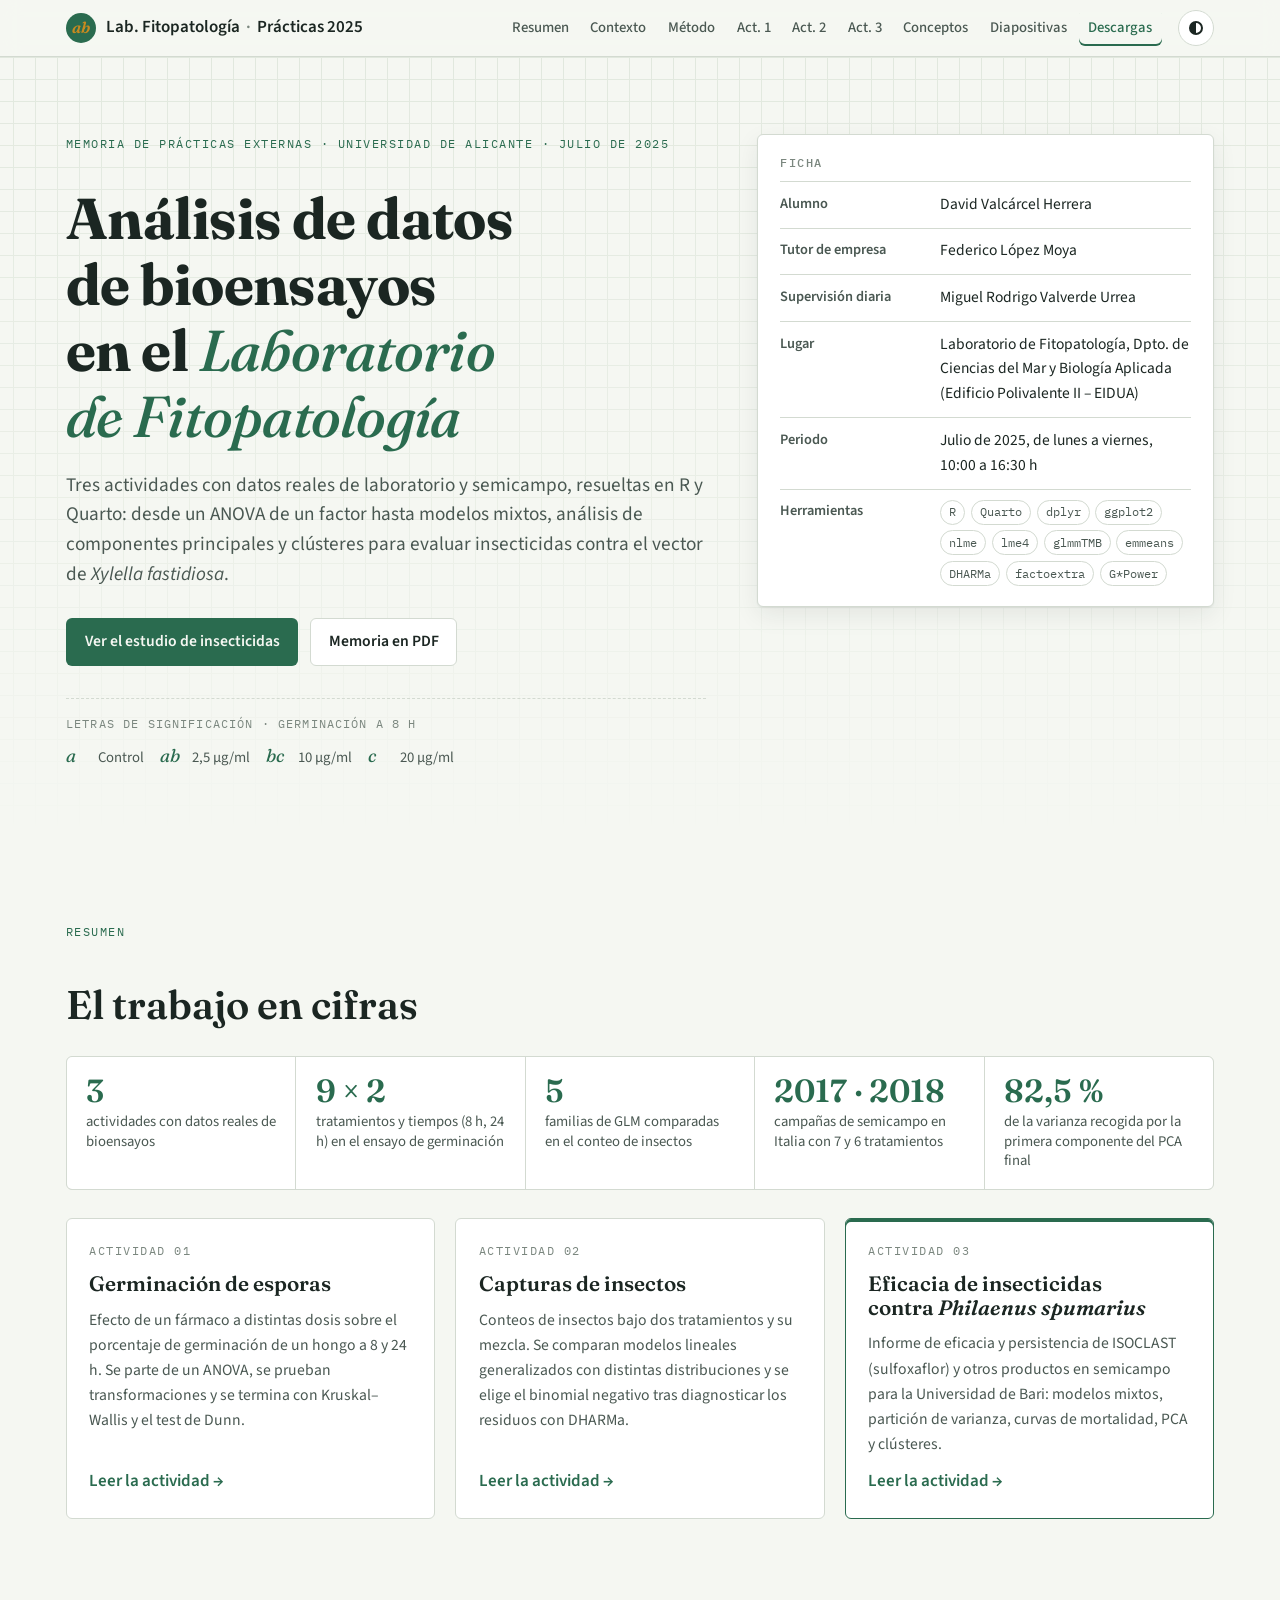
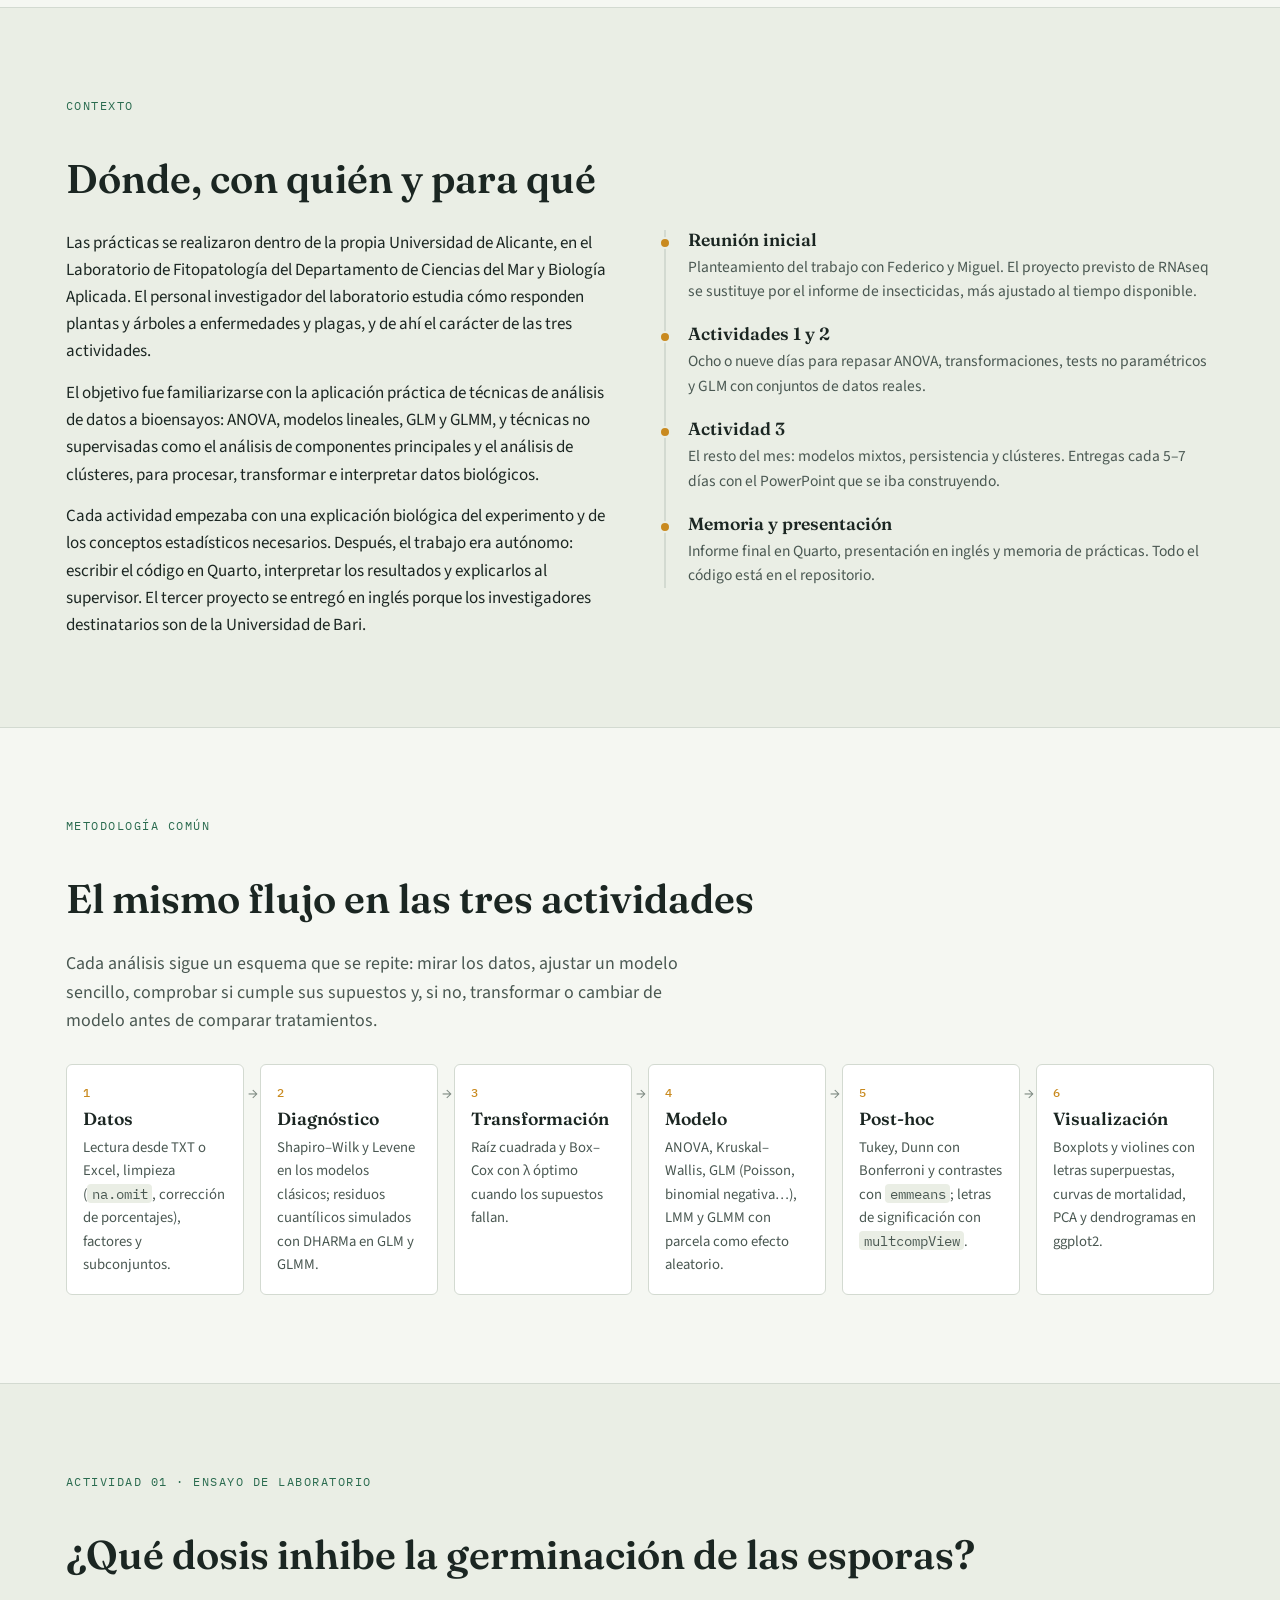
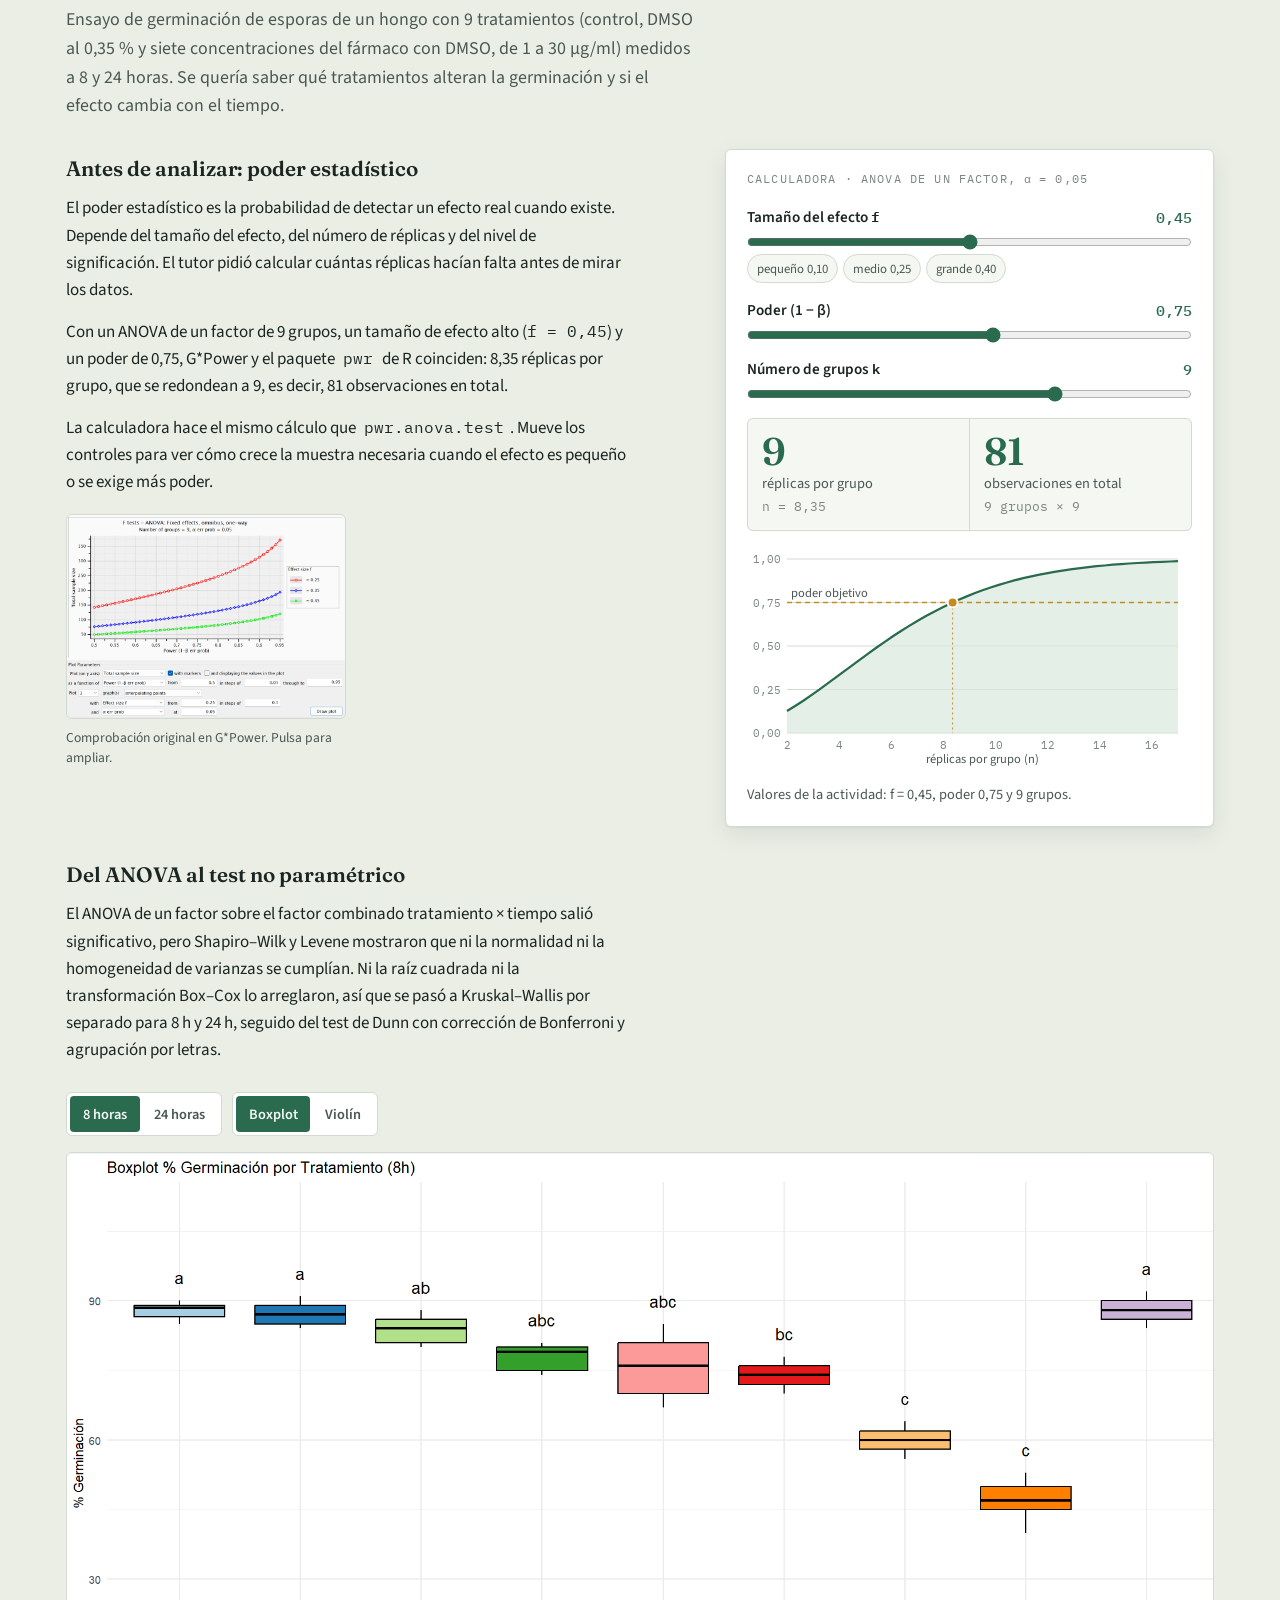
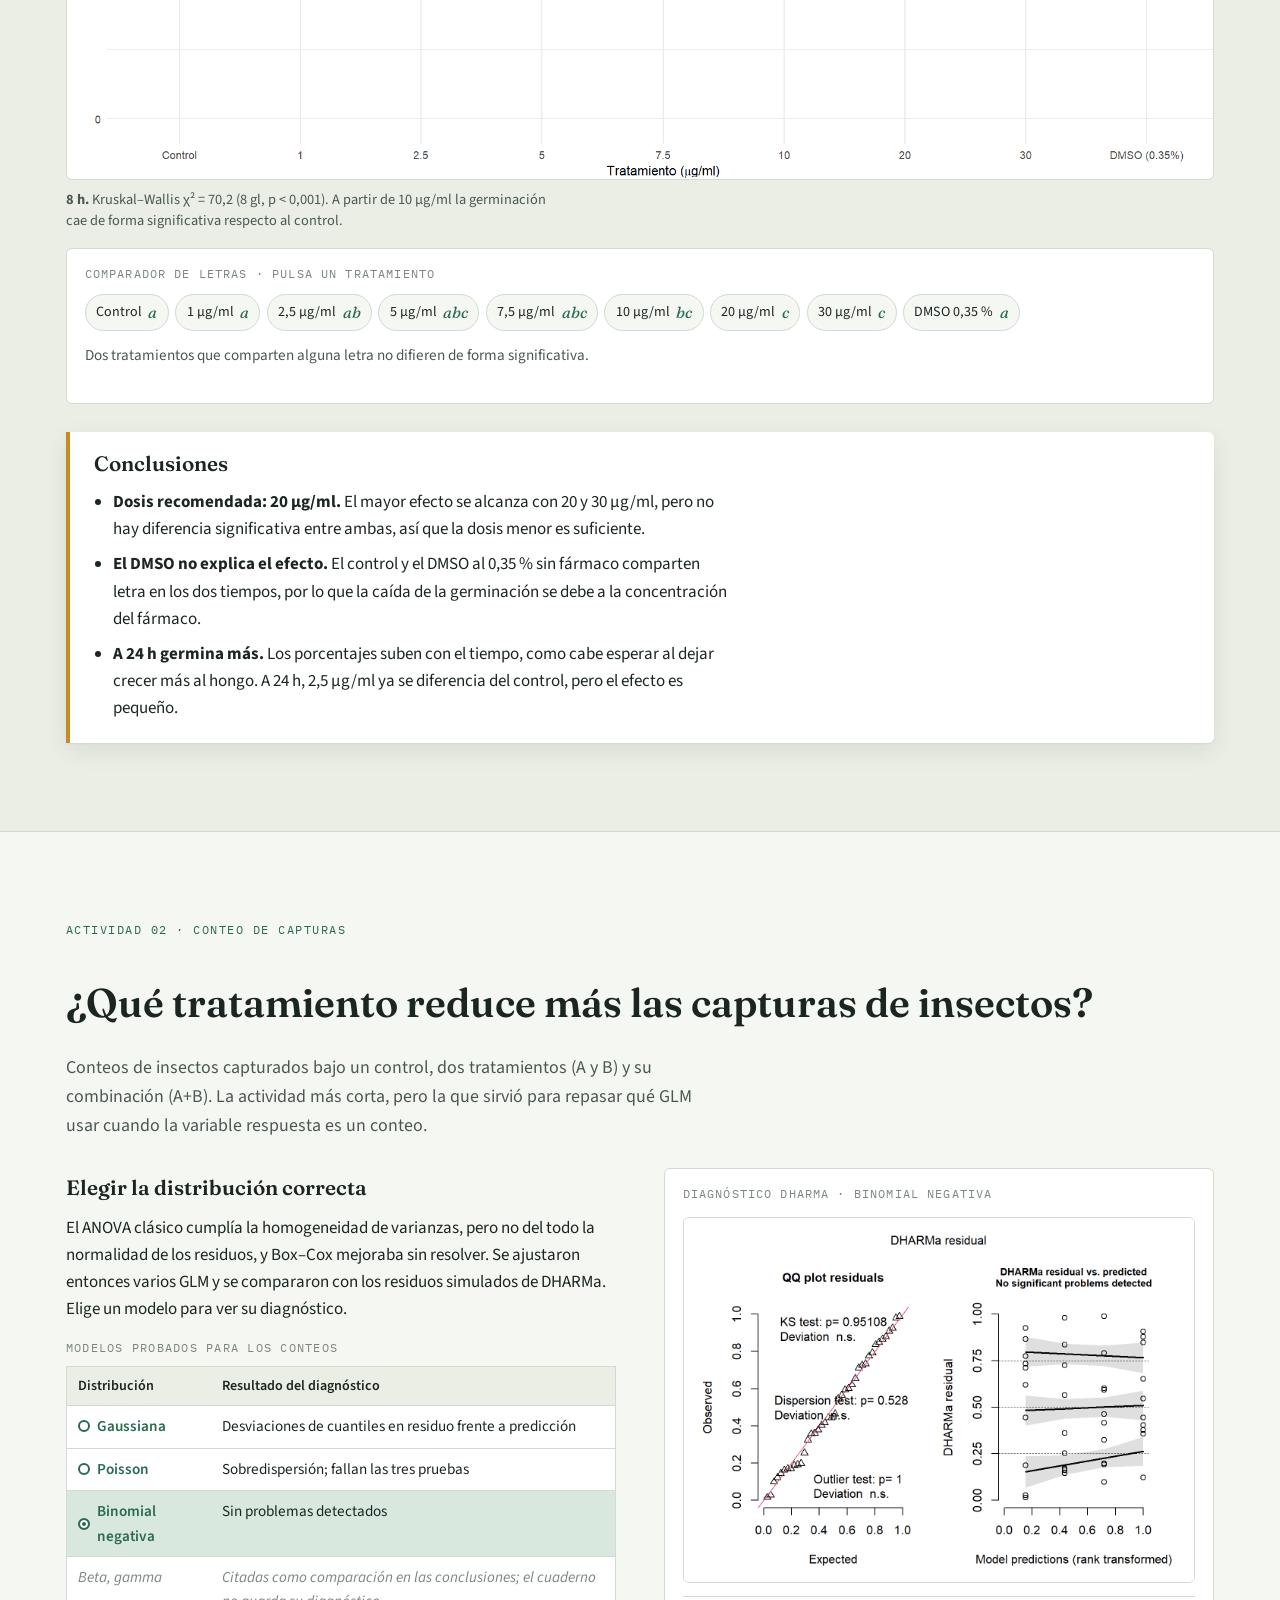
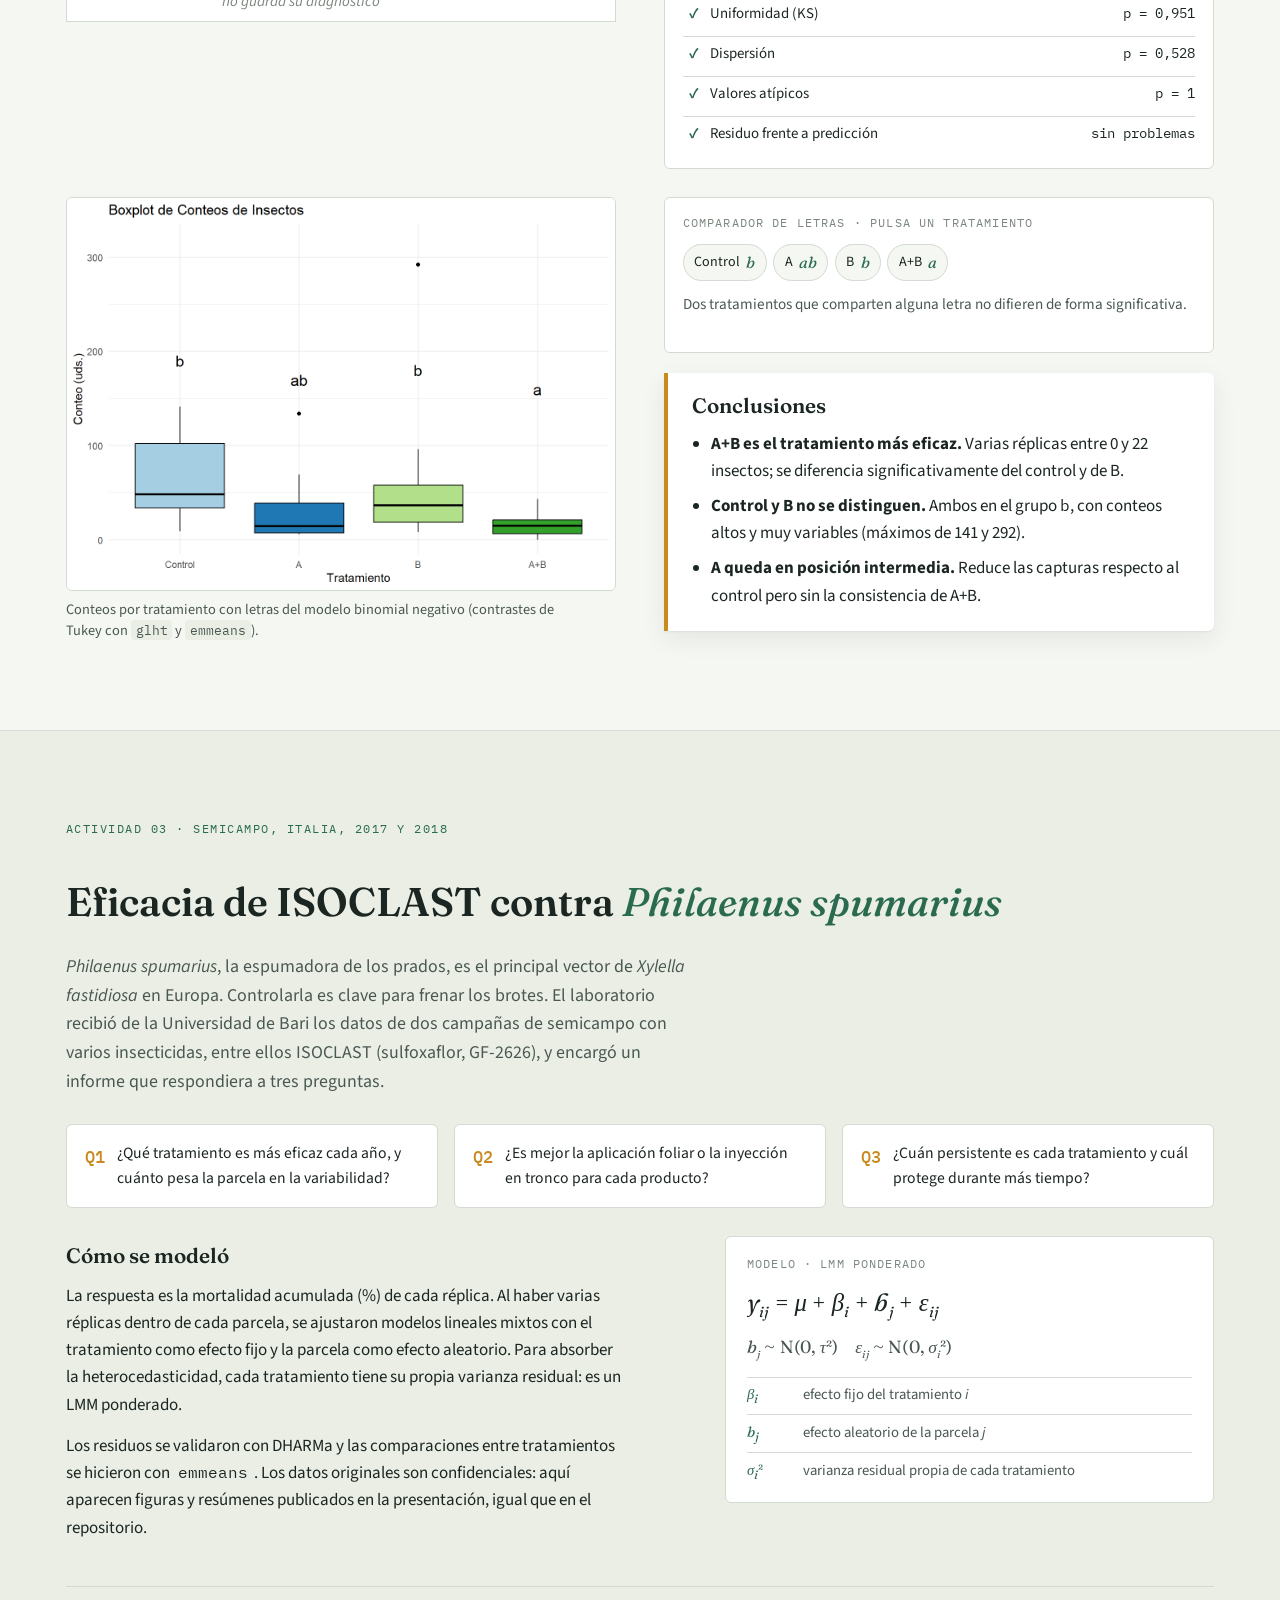
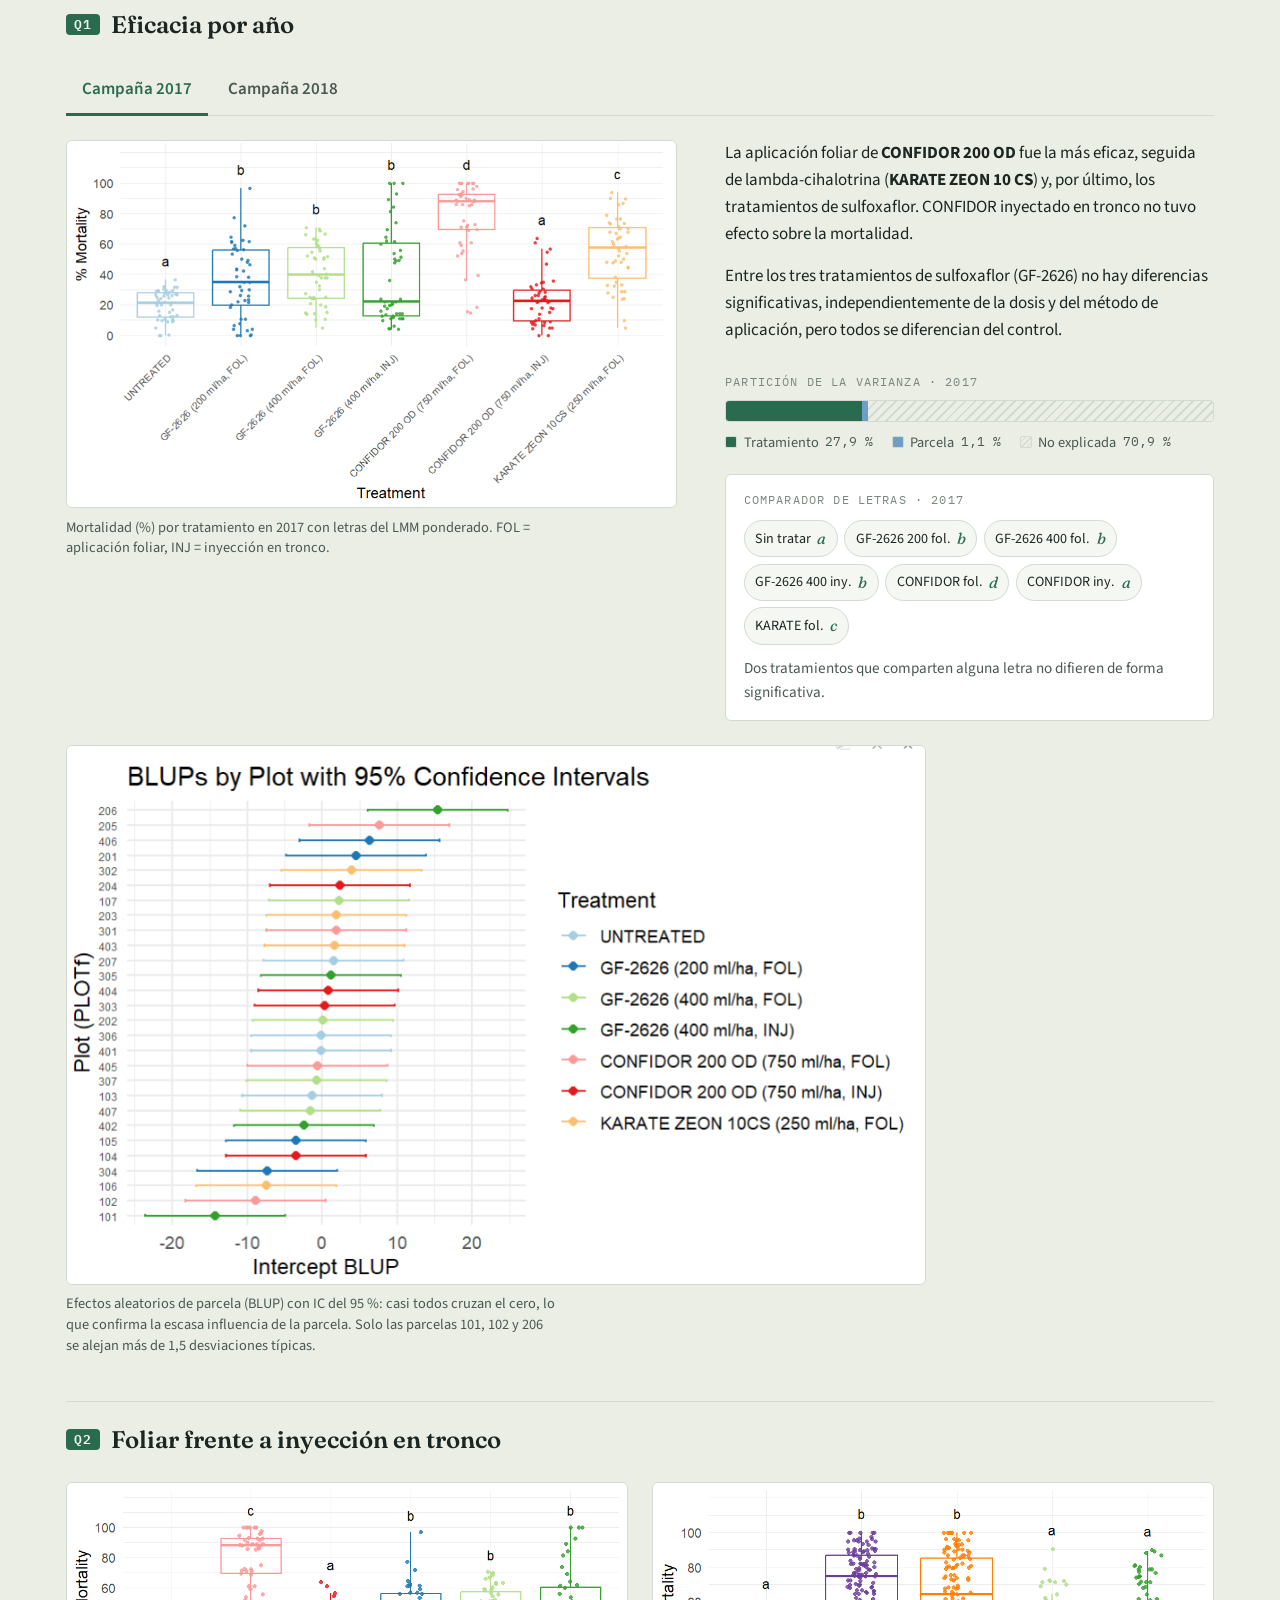
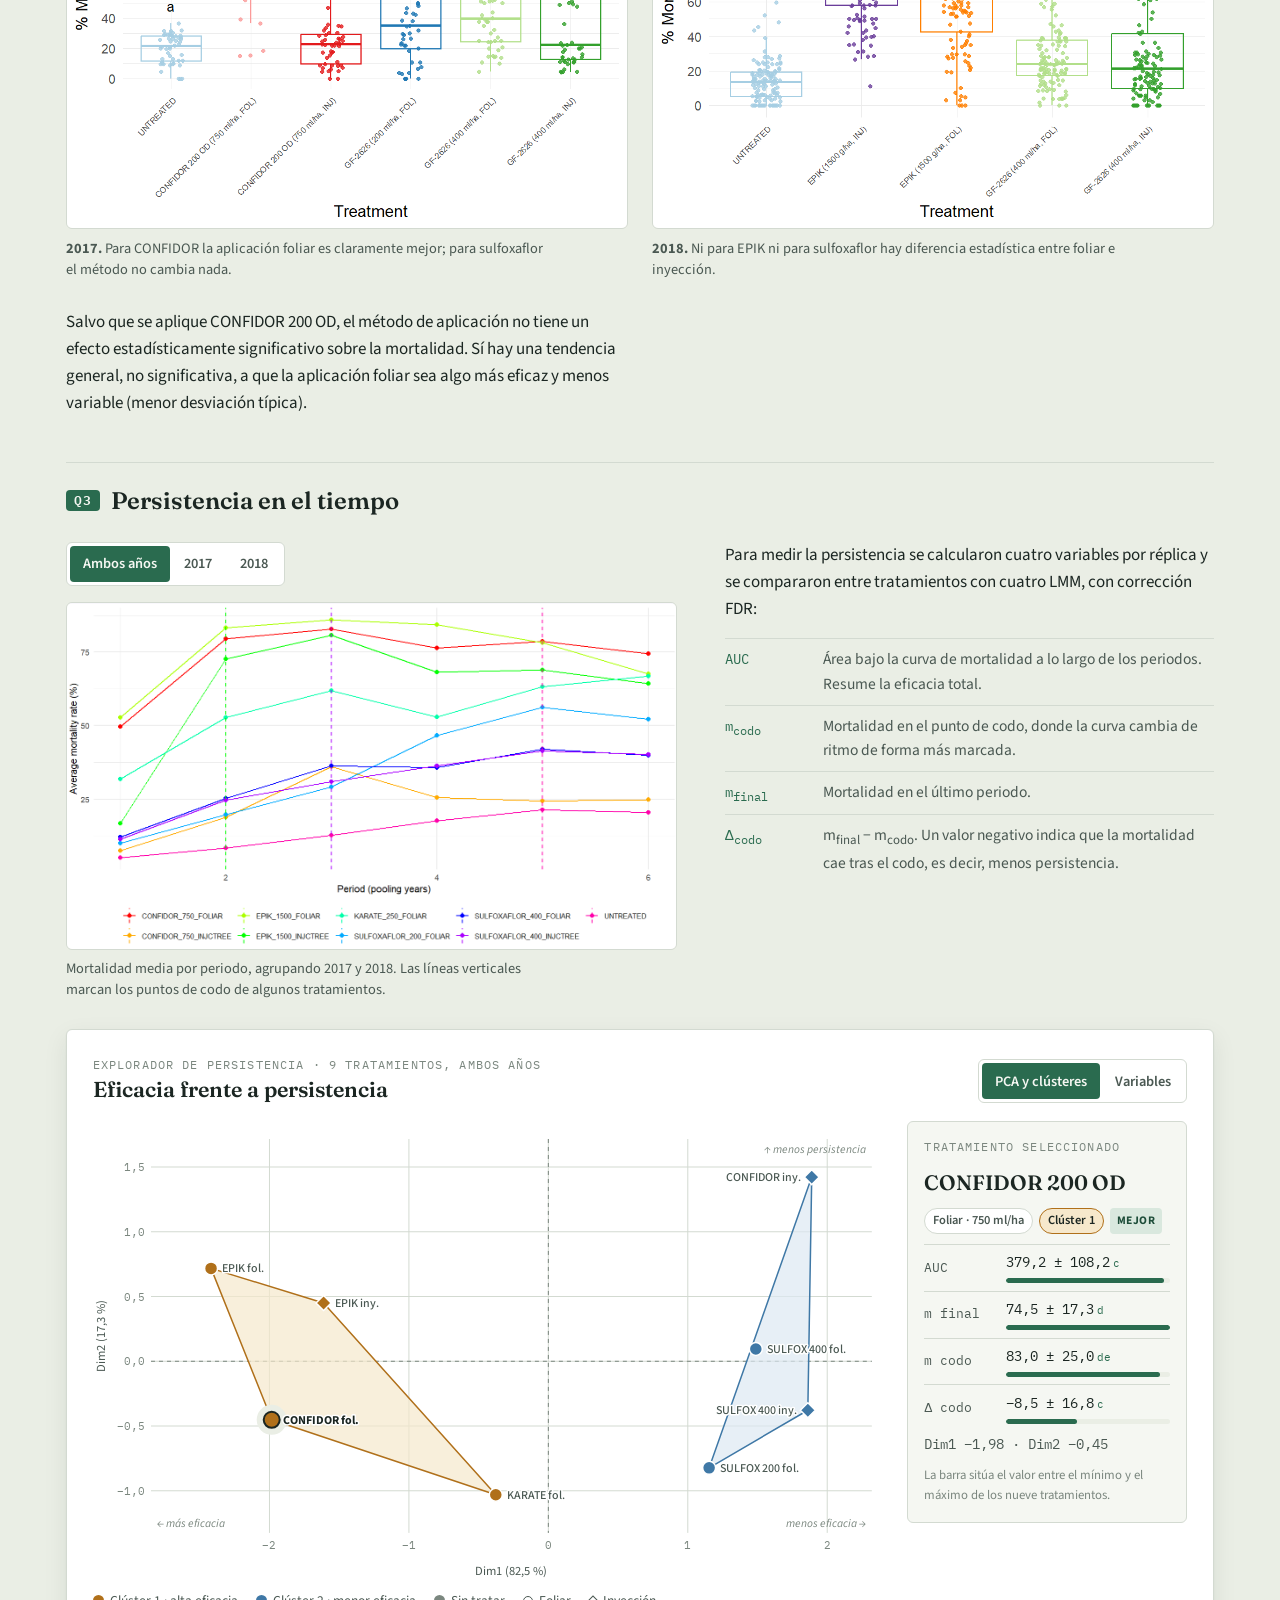
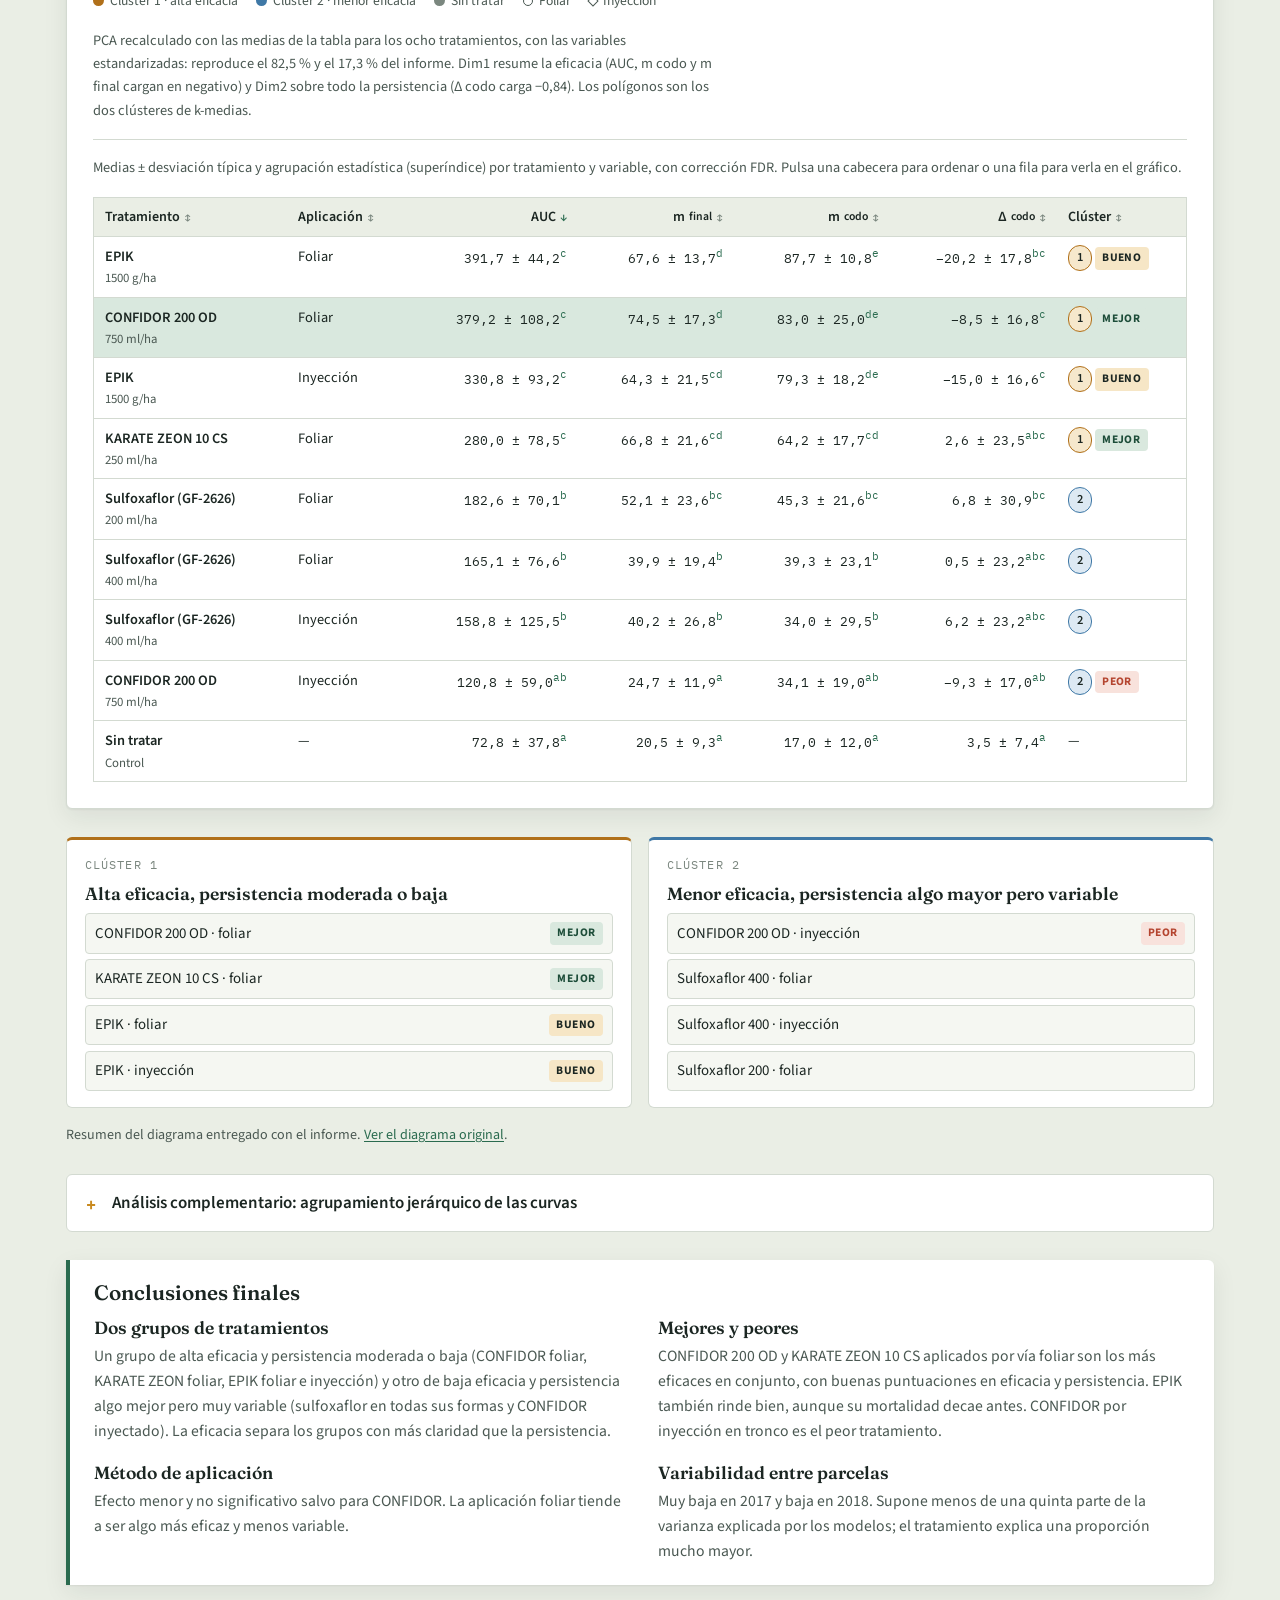
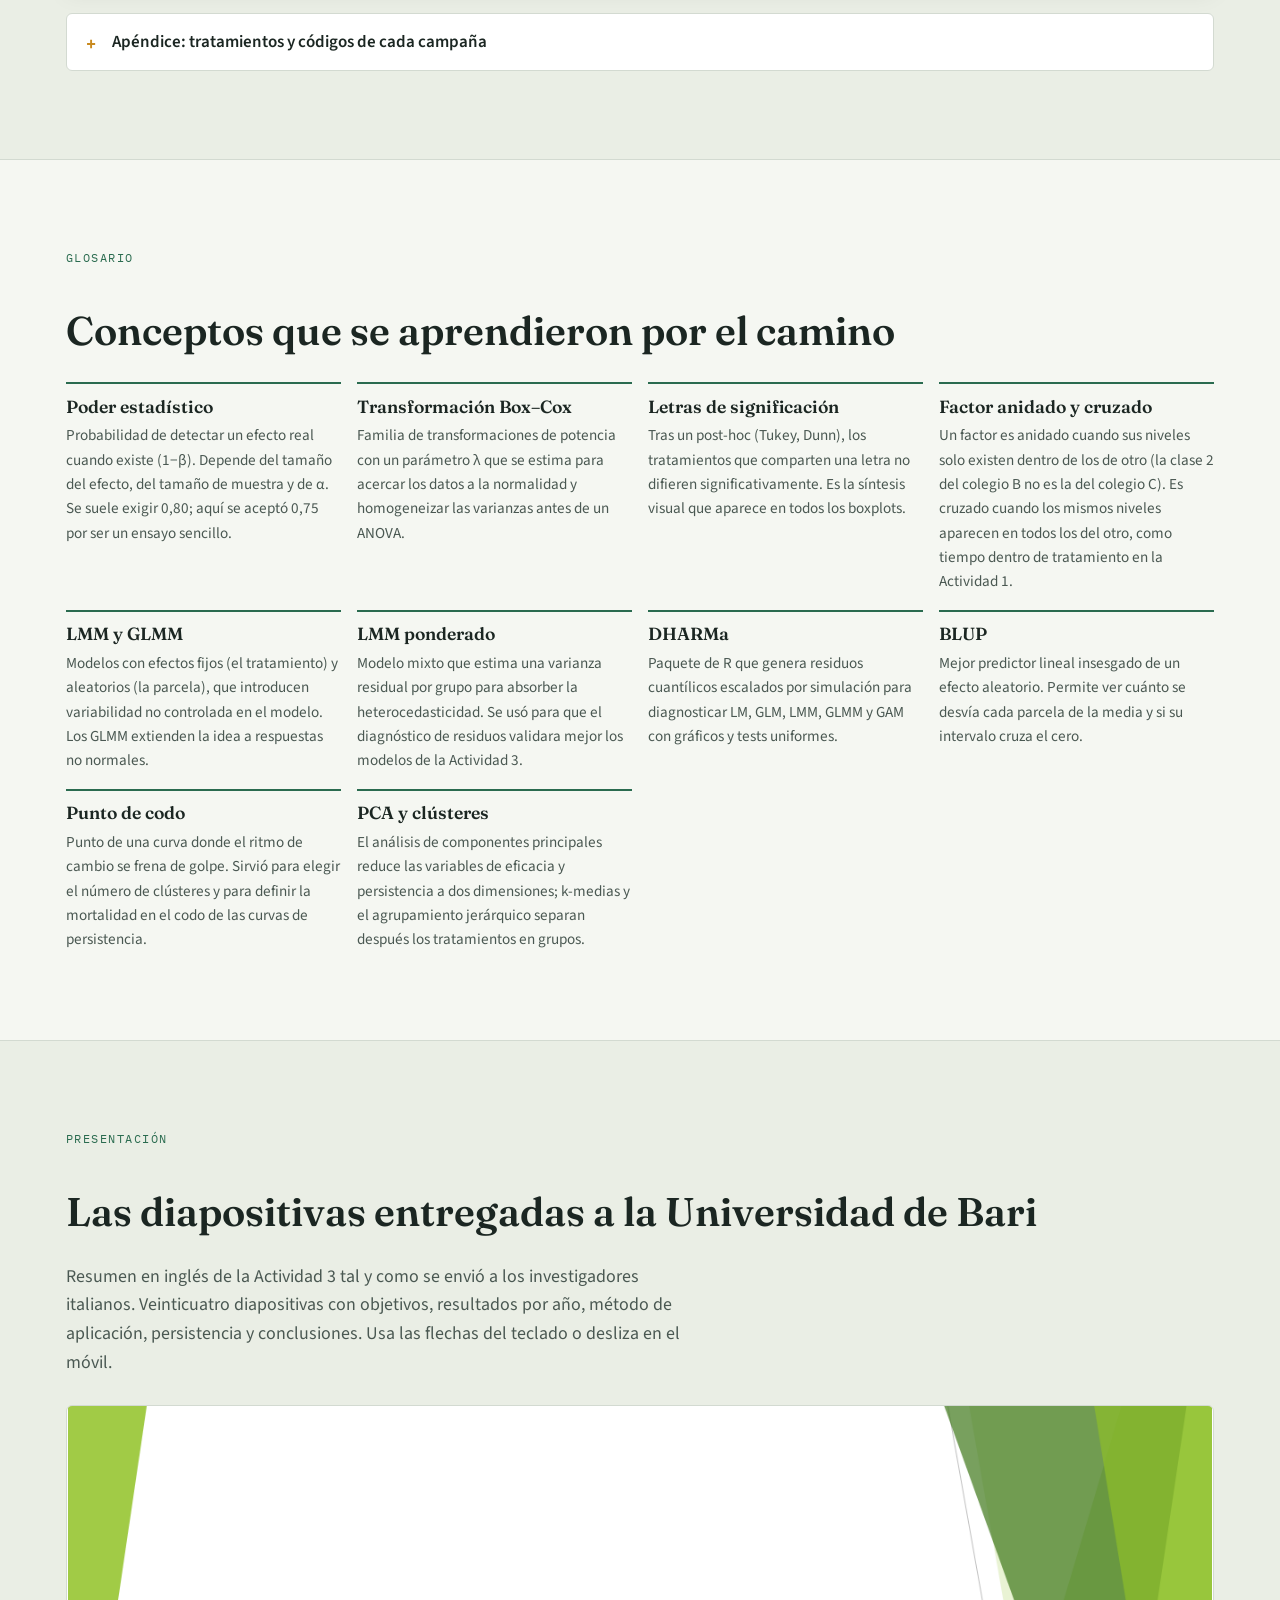
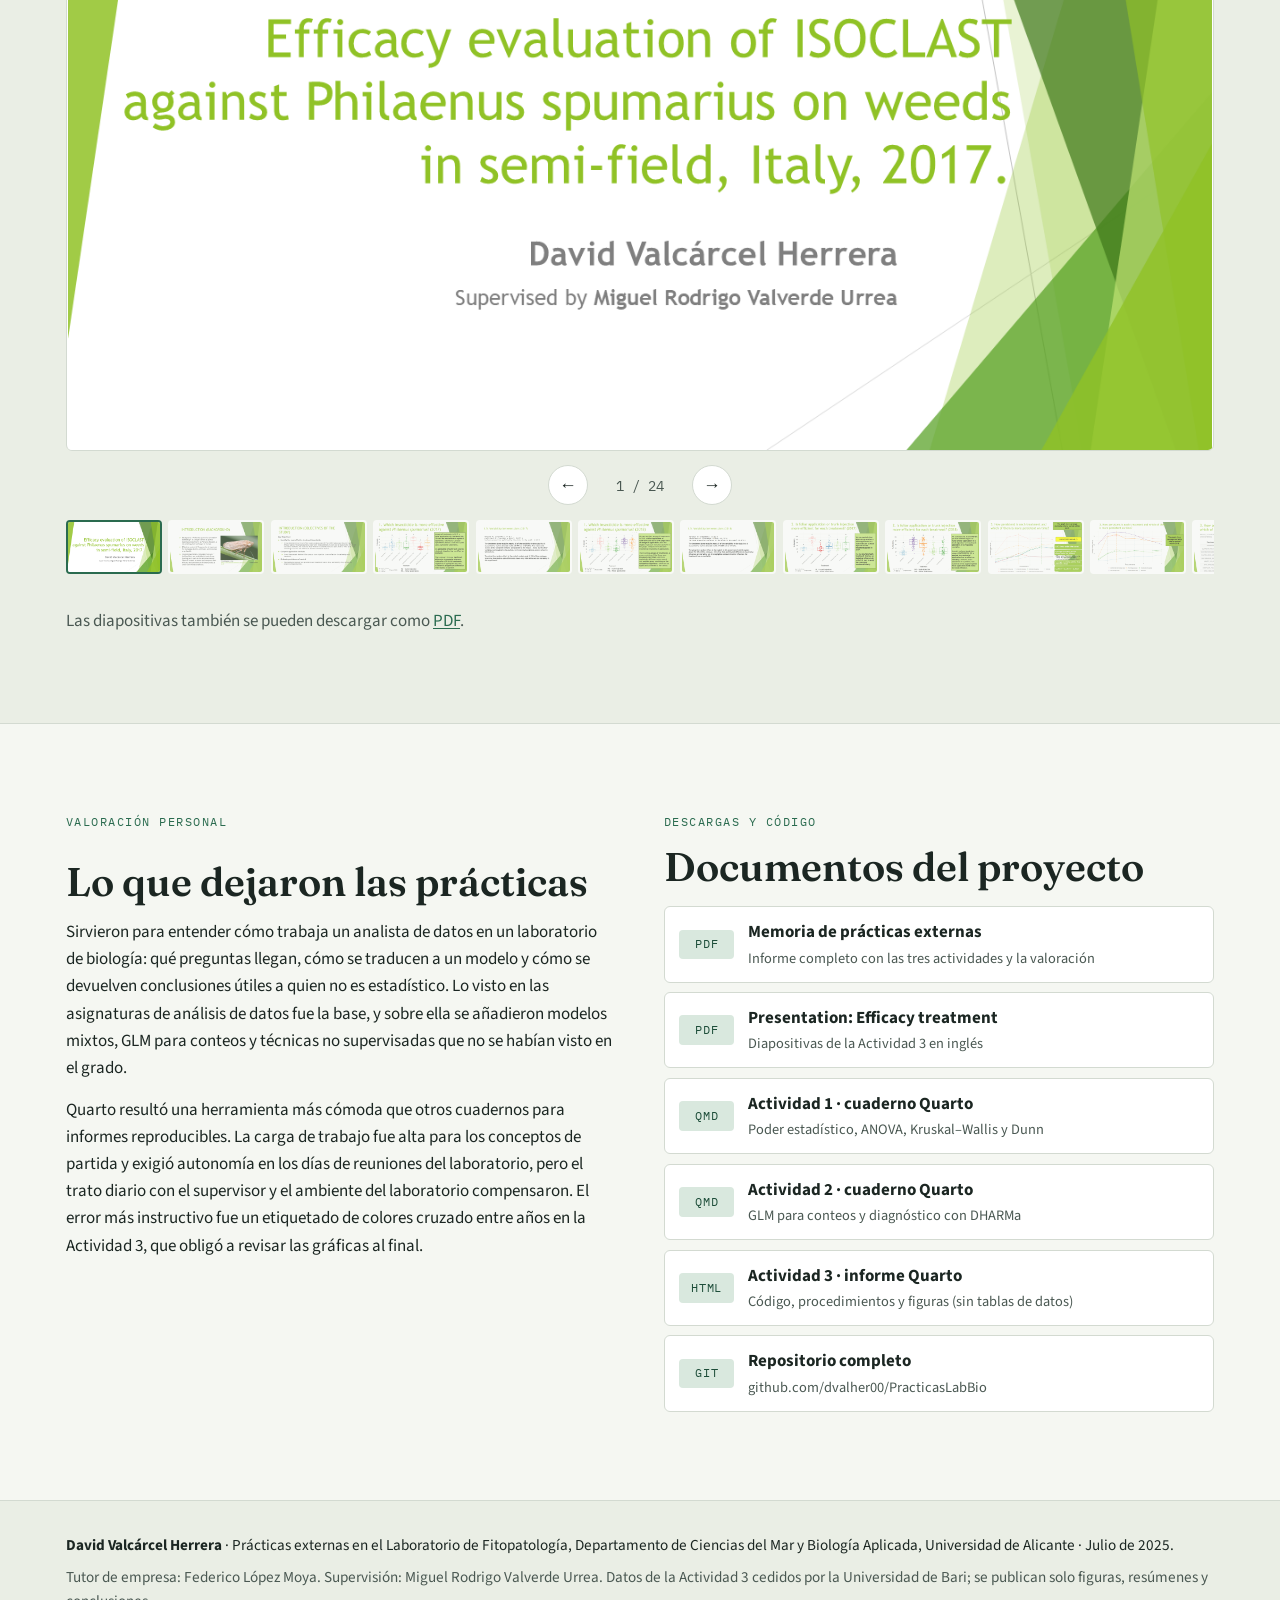
==== commit 134fd8b2: "Hacer la web más interactiva y alinear la Actividad 3 con la entrega final - Calculadora de tamaño m" ====
--- a/docs/index.html
+++ b/docs/index.html
@@ -39,6 +39,7 @@
       <span class="theme-toggle__icon" aria-hidden="true"></span>
     </button>
   </div>
+  <div class="progress" aria-hidden="true"><span class="progress__bar" id="progress-bar"></span></div>
 </header>
 
 <main>
@@ -52,6 +53,15 @@
     <div class="hero__actions">
       <a class="btn btn--primary" href="#actividad-3">Ver el estudio de insecticidas</a>
       <a class="btn btn--ghost" href="assets/docs/memoria-practicas.pdf">Memoria en PDF</a>
+    </div>
+    <div class="hero__letters">
+      <span class="hero__letters-label">Letras de significación · germinación a 8 h</span>
+      <ul aria-label="Ejemplo de letras de significación de la Actividad 1 a 8 horas">
+        <li><span class="mono">a</span>Control</li>
+        <li><span class="mono">ab</span>2,5 µg/ml</li>
+        <li><span class="mono">bc</span>10 µg/ml</li>
+        <li><span class="mono">c</span>20 µg/ml</li>
+      </ul>
     </div>
   </div>
   <aside class="ficha" aria-label="Ficha de las prácticas">
@@ -77,7 +87,7 @@
       <li class="stat"><span class="stat__num">9 × 2</span><span class="stat__label">tratamientos y tiempos (8 h, 24 h) en el ensayo de germinación</span></li>
       <li class="stat"><span class="stat__num">5</span><span class="stat__label">familias de GLM comparadas en el conteo de insectos</span></li>
       <li class="stat"><span class="stat__num">2017 · 2018</span><span class="stat__label">campañas de semicampo en Italia con 7 y 6 tratamientos</span></li>
-      <li class="stat"><span class="stat__num">24</span><span class="stat__label">diapositivas entregadas a la Universidad de Bari</span></li>
+      <li class="stat"><span class="stat__num">82,5 %</span><span class="stat__label">de la varianza recogida por la primera componente del PCA final</span></li>
     </ul>
     <div class="summary-grid">
       <article class="summary-card">
@@ -166,25 +176,74 @@
     <div class="two-col two-col--wide-left">
       <div class="prose">
         <h3>Antes de analizar: poder estadístico</h3>
-        <p>El tutor pidió primero explicar qué es el poder estadístico y calcular el tamaño de muestra necesario. Con un ANOVA de un factor de 9 grupos, un tamaño de efecto alto (<span class="mono">f = 0,45</span>) y un poder de 0,75, G*Power y el paquete <code>pwr</code> de R coinciden: unas 9 réplicas por grupo, es decir, unas 81 observaciones en total.</p>
-        <h3>Del ANOVA al test no paramétrico</h3>
-        <p>El ANOVA de un factor sobre el factor combinado tratamiento × tiempo salió significativo, pero Shapiro–Wilk y Levene mostraron que ni la normalidad ni la homogeneidad de varianzas se cumplían. Ni la raíz cuadrada ni la transformación Box–Cox lo arreglaron, así que se pasó a Kruskal–Wallis por separado para 8 h y 24 h, seguido del test de Dunn con corrección de Bonferroni y agrupación por letras.</p>
-      </div>
-      <figure class="figure figure--small">
-        <a class="zoom" href="assets/img/a1_gpower.png"><img src="assets/img/a1_gpower.png" alt="Gráfica de G*Power: tamaño de muestra total frente a poder estadístico para tamaños de efecto f de 0,25, 0,35 y 0,45 en un ANOVA de un factor con 9 grupos." loading="lazy" width="886" height="644"></a>
-        <figcaption>Tamaño de muestra total frente a poder (1−β) para tres tamaños de efecto, calculado en G*Power.</figcaption>
+        <p>El poder estadístico es la probabilidad de detectar un efecto real cuando existe. Depende del tamaño del efecto, del número de réplicas y del nivel de significación. El tutor pidió calcular cuántas réplicas hacían falta antes de mirar los datos.</p>
+        <p>Con un ANOVA de un factor de 9 grupos, un tamaño de efecto alto (<span class="mono">f = 0,45</span>) y un poder de 0,75, G*Power y el paquete <code>pwr</code> de R coinciden: 8,35 réplicas por grupo, que se redondean a 9, es decir, 81 observaciones en total.</p>
+        <p>La calculadora hace el mismo cálculo que <code>pwr.anova.test</code>. Mueve los controles para ver cómo crece la muestra necesaria cuando el efecto es pequeño o se exige más poder.</p>
+        <figure class="figure figure--thumb">
+          <a class="zoom" href="assets/img/a1_gpower.png"><img src="assets/img/a1_gpower.png" alt="Gráfica de G*Power: tamaño de muestra total frente a poder estadístico para tamaños de efecto f de 0,25, 0,35 y 0,45 en un ANOVA de un factor con 9 grupos." loading="lazy" width="886" height="644"></a>
+          <figcaption>Comprobación original en G*Power. Pulsa para ampliar.</figcaption>
+        </figure>
+      </div>
+
+      <div class="calc" id="power-calc">
+        <p class="widget-label">Calculadora · ANOVA de un factor, <span class="nocase">α</span> = 0,05</p>
+        <div class="calc__controls">
+          <div class="calc__row">
+            <label for="pc-f">Tamaño del efecto <span class="mono">f</span></label>
+            <output class="mono" id="pc-f-out" for="pc-f">0,45</output>
+            <input type="range" id="pc-f" min="0.10" max="0.80" step="0.01" value="0.45">
+            <div class="calc__presets" role="group" aria-label="Convenciones de Cohen">
+              <button type="button" data-f="0.10">pequeño 0,10</button>
+              <button type="button" data-f="0.25">medio 0,25</button>
+              <button type="button" data-f="0.40">grande 0,40</button>
+            </div>
+          </div>
+          <div class="calc__row">
+            <label for="pc-power">Poder (1 − β)</label>
+            <output class="mono" id="pc-power-out" for="pc-power">0,75</output>
+            <input type="range" id="pc-power" min="0.50" max="0.95" step="0.01" value="0.75">
+          </div>
+          <div class="calc__row">
+            <label for="pc-k">Número de grupos <span class="mono">k</span></label>
+            <output class="mono" id="pc-k-out" for="pc-k">9</output>
+            <input type="range" id="pc-k" min="2" max="12" step="1" value="9">
+          </div>
+        </div>
+        <div class="calc__result" aria-live="polite">
+          <div class="calc__figure"><span class="calc__big" id="pc-n">9</span><span class="calc__unit">réplicas por grupo</span><span class="calc__exact mono" id="pc-nexact">n = 8,35</span></div>
+          <div class="calc__figure"><span class="calc__big" id="pc-N">81</span><span class="calc__unit">observaciones en total</span><span class="calc__exact mono" id="pc-ktimes">9 grupos × 9</span></div>
+        </div>
+        <div class="calc__chart" id="pc-chart" aria-hidden="true"></div>
+        <p class="calc__note" id="pc-note">Valores de la actividad: f = 0,45, poder 0,75 y 9 grupos.</p>
+        <button type="button" class="link-btn" id="pc-reset">Volver a los valores de la actividad</button>
+      </div>
+    </div>
+
+    <div class="prose">
+      <h3>Del ANOVA al test no paramétrico</h3>
+      <p>El ANOVA de un factor sobre el factor combinado tratamiento × tiempo salió significativo, pero Shapiro–Wilk y Levene mostraron que ni la normalidad ni la homogeneidad de varianzas se cumplían. Ni la raíz cuadrada ni la transformación Box–Cox lo arreglaron, así que se pasó a Kruskal–Wallis por separado para 8 h y 24 h, seguido del test de Dunn con corrección de Bonferroni y agrupación por letras.</p>
+    </div>
+
+    <div class="viewer" id="a1-viewer">
+      <div class="viewer__bar">
+        <div class="seg" role="group" aria-label="Tiempo de incubación">
+          <button type="button" aria-pressed="true" data-time="8h">8 horas</button>
+          <button type="button" aria-pressed="false" data-time="24h">24 horas</button>
+        </div>
+        <div class="seg" role="group" aria-label="Tipo de gráfico">
+          <button type="button" aria-pressed="true" data-plot="boxplot">Boxplot</button>
+          <button type="button" aria-pressed="false" data-plot="violin">Violín</button>
+        </div>
+      </div>
+      <figure class="figure">
+        <a class="zoom" href="assets/img/a1_boxplot_8h.png" id="a1-link"><img id="a1-img" src="assets/img/a1_boxplot_8h.png" alt="Boxplot del porcentaje de germinación por tratamiento a 8 horas con letras de grupos." width="1897" height="1036"></a>
+        <figcaption id="a1-cap"><strong>8 h.</strong> Kruskal–Wallis χ² = 70,2 (8 gl, p &lt; 0,001). A partir de 10 µg/ml la germinación cae de forma significativa respecto al control.</figcaption>
       </figure>
-    </div>
-
-    <div class="figure-pair">
-      <figure class="figure">
-        <a class="zoom" href="assets/img/a1_boxplot_8h.png"><img src="assets/img/a1_boxplot_8h.png" alt="Boxplot del porcentaje de germinación por tratamiento a 8 horas, con letras de grupos: control, 1 µg/ml y DMSO comparten la letra a; 20 y 30 µg/ml comparten la letra c." loading="lazy" width="1897" height="1036"></a>
-        <figcaption><strong>8 h.</strong> Kruskal–Wallis χ² = 70,2 (8 gl, p &lt; 0,001). A partir de 10 µg/ml la germinación cae de forma significativa respecto al control.</figcaption>
-      </figure>
-      <figure class="figure">
-        <a class="zoom" href="assets/img/a1_boxplot_24h.png"><img src="assets/img/a1_boxplot_24h.png" alt="Boxplot del porcentaje de germinación por tratamiento a 24 horas, con letras de grupos: 20 y 30 µg/ml forman el grupo c, claramente por debajo del resto." loading="lazy" width="1912" height="1035"></a>
-        <figcaption><strong>24 h.</strong> Kruskal–Wallis χ² = 67,0 (8 gl, p &lt; 0,001). Mismo patrón, con porcentajes de germinación más altos en general.</figcaption>
-      </figure>
+      <div class="cld" id="a1-cld" data-set="a1_8h">
+        <p class="widget-label">Comparador de letras · pulsa un tratamiento</p>
+        <div class="cld__chips" role="group" aria-label="Tratamientos"></div>
+        <p class="cld__result" aria-live="polite">Dos tratamientos que comparten alguna letra no difieren de forma significativa.</p>
+      </div>
     </div>
 
     <div class="conclusions">
@@ -208,33 +267,54 @@
     <div class="two-col">
       <div class="prose">
         <h3>Elegir la distribución correcta</h3>
-        <p>El ANOVA clásico cumplía la homogeneidad de varianzas, pero no del todo la normalidad de los residuos, y Box–Cox mejoraba sin resolver. Se ajustaron entonces cinco GLM y se compararon con los residuos simulados de DHARMa.</p>
-        <table class="table table--compact">
-          <caption>Modelos probados para los conteos</caption>
-          <thead><tr><th scope="col">Distribución</th><th scope="col">Resultado del diagnóstico</th></tr></thead>
-          <tbody>
-            <tr><td>Gaussiana</td><td>Residuos mal ajustados</td></tr>
-            <tr><td>Poisson</td><td>Sobredispersión</td></tr>
-            <tr class="table__hl"><td>Binomial negativa</td><td>Buen ajuste, residuos adecuados y estable</td></tr>
-            <tr><td>Beta</td><td>Útil como comparación, menos interpretable</td></tr>
-            <tr><td>Gamma</td><td>Útil como comparación, menos interpretable</td></tr>
-          </tbody>
-        </table>
-        <p>Con el modelo binomial negativo se hicieron contrastes de Tukey con <code>glht</code> y <code>emmeans</code> y se obtuvieron las letras de significación.</p>
-      </div>
+        <p>El ANOVA clásico cumplía la homogeneidad de varianzas, pero no del todo la normalidad de los residuos, y Box–Cox mejoraba sin resolver. Se ajustaron entonces varios GLM y se compararon con los residuos simulados de DHARMa. Elige un modelo para ver su diagnóstico.</p>
+        <div class="table-wrap">
+          <table class="table table--pick" id="glm-table">
+            <caption>Modelos probados para los conteos</caption>
+            <thead><tr><th scope="col">Distribución</th><th scope="col">Resultado del diagnóstico</th></tr></thead>
+            <tbody>
+              <tr data-model="gaussian"><td><button type="button" class="pick" aria-pressed="false">Gaussiana</button></td><td>Desviaciones de cuantiles en residuo frente a predicción</td></tr>
+              <tr data-model="poisson"><td><button type="button" class="pick" aria-pressed="false">Poisson</button></td><td>Sobredispersión; fallan las tres pruebas</td></tr>
+              <tr data-model="negbin" class="is-picked"><td><button type="button" class="pick" aria-pressed="true">Binomial negativa</button></td><td>Sin problemas detectados</td></tr>
+              <tr class="is-muted"><td>Beta, gamma</td><td>Citadas como comparación en las conclusiones; el cuaderno no guarda su diagnóstico</td></tr>
+            </tbody>
+          </table>
+        </div>
+      </div>
+      <div class="dharma" id="dharma">
+        <p class="widget-label" id="dharma-title">Diagnóstico DHARMa · binomial negativa</p>
+        <figure class="figure">
+          <a class="zoom" href="assets/img/a2_dharma_negbin.png" id="dharma-link"><img id="dharma-img" src="assets/img/a2_dharma_negbin.png" alt="Diagnóstico DHARMa del modelo binomial negativo: QQ plot sobre la diagonal y residuos sin desviaciones." width="1344" height="960" loading="lazy"></a>
+        </figure>
+        <ul class="checks" id="dharma-checks" role="list">
+          <li class="ok"><span>Uniformidad (KS)</span><span class="mono">p = 0,951</span></li>
+          <li class="ok"><span>Dispersión</span><span class="mono">p = 0,528</span></li>
+          <li class="ok"><span>Valores atípicos</span><span class="mono">p = 1</span></li>
+          <li class="ok"><span>Residuo frente a predicción</span><span class="mono">sin problemas</span></li>
+        </ul>
+      </div>
+    </div>
+
+    <div class="two-col">
       <figure class="figure">
         <a class="zoom" href="assets/img/a2_boxplot.png"><img src="assets/img/a2_boxplot.png" alt="Boxplot de conteos de insectos por tratamiento: Control con letra b, A con letra ab, B con letra b y la combinación A+B con letra a, que es la que muestra los conteos más bajos." loading="lazy" width="1344" height="960"></a>
-        <figcaption>Conteos por tratamiento con letras del modelo binomial negativo. A+B queda sola en el grupo <span class="mono">a</span>.</figcaption>
+        <figcaption>Conteos por tratamiento con letras del modelo binomial negativo (contrastes de Tukey con <code>glht</code> y <code>emmeans</code>).</figcaption>
       </figure>
-    </div>
-
-    <div class="conclusions">
-      <h3>Conclusiones</h3>
-      <ul>
-        <li><strong>A+B es el tratamiento más eficaz.</strong> Varias réplicas entre 0 y 22 insectos; se diferencia significativamente del control y de B.</li>
-        <li><strong>Control y B no se distinguen.</strong> Ambos en el grupo <span class="mono">b</span>, con conteos altos y muy variables (máximos de 141 y 292).</li>
-        <li><strong>A queda en posición intermedia.</strong> Reduce las capturas respecto al control pero sin la consistencia de A+B.</li>
-      </ul>
+      <div class="stack">
+        <div class="cld" id="a2-cld" data-set="a2">
+          <p class="widget-label">Comparador de letras · pulsa un tratamiento</p>
+          <div class="cld__chips" role="group" aria-label="Tratamientos"></div>
+          <p class="cld__result" aria-live="polite">Dos tratamientos que comparten alguna letra no difieren de forma significativa.</p>
+        </div>
+        <div class="conclusions">
+          <h3>Conclusiones</h3>
+          <ul>
+            <li><strong>A+B es el tratamiento más eficaz.</strong> Varias réplicas entre 0 y 22 insectos; se diferencia significativamente del control y de B.</li>
+            <li><strong>Control y B no se distinguen.</strong> Ambos en el grupo <span class="mono">b</span>, con conteos altos y muy variables (máximos de 141 y 292).</li>
+            <li><strong>A queda en posición intermedia.</strong> Reduce las capturas respecto al control pero sin la consistencia de A+B.</li>
+          </ul>
+        </div>
+      </div>
     </div>
   </div>
 </section>
@@ -247,18 +327,31 @@
     <p class="section__intro"><em>Philaenus spumarius</em>, la espumadora de los prados, es el principal vector de <em>Xylella fastidiosa</em> en Europa. Controlarla es clave para frenar los brotes. El laboratorio recibió de la Universidad de Bari los datos de dos campañas de semicampo con varios insecticidas, entre ellos ISOCLAST (sulfoxaflor, GF-2626), y encargó un informe que respondiera a tres preguntas.</p>
 
     <div class="questions">
-      <div class="question"><span class="question__n">Q1</span><p>¿Qué tratamiento es más eficaz cada año, y cuánto pesa la parcela en la variabilidad?</p></div>
-      <div class="question"><span class="question__n">Q2</span><p>¿Es mejor la aplicación foliar o la inyección en tronco para cada producto?</p></div>
-      <div class="question"><span class="question__n">Q3</span><p>¿Cuán persistente es cada tratamiento y cuál protege durante más tiempo?</p></div>
-    </div>
-
-    <div class="prose">
-      <h3>Cómo se modeló</h3>
-      <p>La respuesta es la mortalidad acumulada (%) de cada réplica. Al haber varias réplicas dentro de cada parcela, se ajustaron modelos lineales mixtos (LMM) con el tratamiento como efecto fijo y la parcela como efecto aleatorio, y en varios casos LMM ponderados para absorber la heterocedasticidad entre grupos. Los residuos se validaron con DHARMa y las comparaciones entre tratamientos se hicieron con <code>emmeans</code>. Los datos originales son confidenciales: aquí solo aparecen figuras y conclusiones, igual que en el repositorio.</p>
+      <a class="question" href="#q1"><span class="question__n">Q1</span><p>¿Qué tratamiento es más eficaz cada año, y cuánto pesa la parcela en la variabilidad?</p></a>
+      <a class="question" href="#q2"><span class="question__n">Q2</span><p>¿Es mejor la aplicación foliar o la inyección en tronco para cada producto?</p></a>
+      <a class="question" href="#q3"><span class="question__n">Q3</span><p>¿Cuán persistente es cada tratamiento y cuál protege durante más tiempo?</p></a>
+    </div>
+
+    <div class="two-col two-col--wide-left">
+      <div class="prose">
+        <h3>Cómo se modeló</h3>
+        <p>La respuesta es la mortalidad acumulada (%) de cada réplica. Al haber varias réplicas dentro de cada parcela, se ajustaron modelos lineales mixtos con el tratamiento como efecto fijo y la parcela como efecto aleatorio. Para absorber la heterocedasticidad, cada tratamiento tiene su propia varianza residual: es un LMM ponderado.</p>
+        <p>Los residuos se validaron con DHARMa y las comparaciones entre tratamientos se hicieron con <code>emmeans</code>. Los datos originales son confidenciales: aquí aparecen figuras y resúmenes publicados en la presentación, igual que en el repositorio.</p>
+      </div>
+      <div class="formula" aria-label="Modelo lineal mixto ponderado">
+        <p class="widget-label">Modelo · LMM ponderado</p>
+        <p class="formula__eq"><i>y</i><sub><i>ij</i></sub> = <i>μ</i> + <i>β</i><sub><i>i</i></sub> + <i>b</i><sub><i>j</i></sub> + <i>ε</i><sub><i>ij</i></sub></p>
+        <p class="formula__eq formula__eq--small"><i>b</i><sub><i>j</i></sub> ~ N(0, <i>τ</i>²) &nbsp;&nbsp; <i>ε</i><sub><i>ij</i></sub> ~ N(0, <i>σ</i><sub><i>i</i></sub>²)</p>
+        <dl class="formula__legend">
+          <div><dt><i>β</i><sub><i>i</i></sub></dt><dd>efecto fijo del tratamiento <i>i</i></dd></div>
+          <div><dt><i>b</i><sub><i>j</i></sub></dt><dd>efecto aleatorio de la parcela <i>j</i></dd></div>
+          <div><dt><i>σ</i><sub><i>i</i></sub>²</dt><dd>varianza residual propia de cada tratamiento</dd></div>
+        </dl>
+      </div>
     </div>
 
     <!-- Q1 -->
-    <h3 class="subhead"><span class="subhead__tag">Q1</span> Eficacia por año</h3>
+    <h3 class="subhead" id="q1"><span class="subhead__tag">Q1</span> Eficacia por año</h3>
     <div class="tabs" data-tabs>
       <div class="tabs__list" role="tablist" aria-label="Campaña">
         <button class="tabs__tab" role="tab" type="button" id="tab-2017" aria-controls="panel-2017" aria-selected="true">Campaña 2017</button>
@@ -267,18 +360,20 @@
       <div class="tabs__panel" role="tabpanel" id="panel-2017" aria-labelledby="tab-2017">
         <div class="two-col two-col--wide-left">
           <figure class="figure">
-            <a class="zoom" href="assets/img/a3_efficacy_2017.png"><img src="assets/img/a3_efficacy_2017.png" alt="Boxplot de mortalidad por tratamiento en 2017. CONFIDOR 200 OD foliar tiene la letra e y la mortalidad más alta; KARATE ZEON 10CS la d; los tratamientos de GF-2626 las letras bc y cd; CONFIDOR por inyección comparte letra con el control." loading="lazy" width="964" height="583"></a>
-            <figcaption>Mortalidad (%) por tratamiento en 2017 con letras del LMM. FOL = aplicación foliar, INJ = inyección en tronco.</figcaption>
+            <a class="zoom" href="assets/img/a3_efficacy_2017.png"><img src="assets/img/a3_efficacy_2017.png" alt="Boxplot de mortalidad por tratamiento en 2017. CONFIDOR 200 OD foliar tiene la letra d y la mortalidad más alta; KARATE ZEON 10CS la c; los tres tratamientos de GF-2626 la b; CONFIDOR por inyección comparte la letra a con el control." loading="lazy" width="973" height="585"></a>
+            <figcaption>Mortalidad (%) por tratamiento en 2017 con letras del LMM ponderado. FOL = aplicación foliar, INJ = inyección en tronco.</figcaption>
           </figure>
-          <div class="prose">
-            <p>La aplicación foliar de <strong>CONFIDOR 200 OD</strong> fue la más eficaz, seguida de lambda-cihalotrina (<strong>KARATE ZEON 10 CS</strong>) y, por último, los tratamientos de sulfoxaflor. CONFIDOR inyectado en tronco no tuvo efecto sobre la mortalidad.</p>
-            <p>Entre los tres tratamientos de sulfoxaflor (GF-2626) no hay diferencias significativas, independientemente de la dosis y del método de aplicación, pero todos se diferencian del control.</p>
+          <div class="stack">
+            <div class="prose">
+              <p>La aplicación foliar de <strong>CONFIDOR 200 OD</strong> fue la más eficaz, seguida de lambda-cihalotrina (<strong>KARATE ZEON 10 CS</strong>) y, por último, los tratamientos de sulfoxaflor. CONFIDOR inyectado en tronco no tuvo efecto sobre la mortalidad.</p>
+              <p>Entre los tres tratamientos de sulfoxaflor (GF-2626) no hay diferencias significativas, independientemente de la dosis y del método de aplicación, pero todos se diferencian del control.</p>
+            </div>
             <div class="variance" aria-label="Partición de la varianza en 2017">
-              <p class="variance__title">Partición de la varianza · 2017</p>
+              <p class="widget-label">Partición de la varianza · 2017</p>
               <div class="variance__bar" role="img" aria-label="El tratamiento explica el 27,9 % de la varianza, la parcela el 1,13 % y el 70,9 % queda sin explicar.">
-                <span class="variance__seg variance__seg--trt" style="--w:27.95%"></span>
-                <span class="variance__seg variance__seg--plot" style="--w:1.13%"></span>
-                <span class="variance__seg variance__seg--res" style="--w:70.92%"></span>
+                <span class="variance__seg variance__seg--trt" style="--w:27.95%" title="Tratamiento: 27,9 %"></span>
+                <span class="variance__seg variance__seg--plot" style="--w:1.13%" title="Parcela: 1,1 %"></span>
+                <span class="variance__seg variance__seg--res" style="--w:70.92%" title="No explicada: 70,9 %"></span>
               </div>
               <ul class="variance__legend">
                 <li><span class="swatch swatch--trt"></span>Tratamiento <span class="mono">27,9 %</span></li>
@@ -286,28 +381,35 @@
                 <li><span class="swatch swatch--res"></span>No explicada <span class="mono">70,9 %</span></li>
               </ul>
             </div>
+            <div class="cld" data-set="a3_2017">
+              <p class="widget-label">Comparador de letras · 2017</p>
+              <div class="cld__chips" role="group" aria-label="Tratamientos de 2017"></div>
+              <p class="cld__result" aria-live="polite">Pulsa un tratamiento para ver de cuáles difiere.</p>
+            </div>
           </div>
         </div>
         <figure class="figure figure--wide">
           <a class="zoom" href="assets/img/a3_blups_2017.png"><img src="assets/img/a3_blups_2017.png" alt="Gráfico de BLUPs por parcela con intervalos de confianza del 95 % en 2017; casi todos los intervalos cruzan el cero." loading="lazy" width="958" height="600"></a>
-          <figcaption>Efectos aleatorios de parcela (BLUP) con IC del 95 %: casi todos cruzan el cero, lo que confirma la escasa influencia de la parcela.</figcaption>
+          <figcaption>Efectos aleatorios de parcela (BLUP) con IC del 95 %: casi todos cruzan el cero, lo que confirma la escasa influencia de la parcela. Solo las parcelas 101, 102 y 206 se alejan más de 1,5 desviaciones típicas.</figcaption>
         </figure>
       </div>
       <div class="tabs__panel" role="tabpanel" id="panel-2018" aria-labelledby="tab-2018" hidden>
         <div class="two-col two-col--wide-left">
           <figure class="figure">
             <a class="zoom" href="assets/img/a3_efficacy_2018.png"><img src="assets/img/a3_efficacy_2018.png" alt="Boxplot de mortalidad por tratamiento en 2018. CONFIDOR foliar y los dos tratamientos de EPIK tienen la letra b con mortalidades altas; los dos de GF-2626 comparten la letra a con el control." loading="lazy" width="948" height="607"></a>
-            <figcaption>Mortalidad (%) por tratamiento en 2018 con letras del LMM.</figcaption>
+            <figcaption>Mortalidad (%) por tratamiento en 2018 con letras del LMM ponderado.</figcaption>
           </figure>
-          <div class="prose">
-            <p>En 2018 hay dos grupos claros. <strong>CONFIDOR 200 OD</strong> foliar y <strong>EPIK</strong> (en cualquiera de sus dos aplicaciones) tienen el mayor impacto sobre la mortalidad y se diferencian del control.</p>
-            <p>Los tratamientos de sulfoxaflor, tanto foliar como por inyección, no se diferencian estadísticamente del control en esta campaña.</p>
+          <div class="stack">
+            <div class="prose">
+              <p>En 2018 hay dos grupos claros. <strong>CONFIDOR 200 OD</strong> foliar y <strong>EPIK</strong> (en cualquiera de sus dos aplicaciones) tienen el mayor impacto sobre la mortalidad y se diferencian del control.</p>
+              <p>Los tratamientos de sulfoxaflor, tanto foliar como por inyección, no se diferencian estadísticamente del control en esta campaña.</p>
+            </div>
             <div class="variance" aria-label="Partición de la varianza en 2018">
-              <p class="variance__title">Partición de la varianza · 2018</p>
+              <p class="widget-label">Partición de la varianza · 2018</p>
               <div class="variance__bar" role="img" aria-label="El tratamiento explica el 54,4 % de la varianza, la parcela el 15,4 % y el 30,3 % queda sin explicar.">
-                <span class="variance__seg variance__seg--trt" style="--w:54.36%"></span>
-                <span class="variance__seg variance__seg--plot" style="--w:15.38%"></span>
-                <span class="variance__seg variance__seg--res" style="--w:30.26%"></span>
+                <span class="variance__seg variance__seg--trt" style="--w:54.36%" title="Tratamiento: 54,4 %"></span>
+                <span class="variance__seg variance__seg--plot" style="--w:15.38%" title="Parcela: 15,4 %"></span>
+                <span class="variance__seg variance__seg--res" style="--w:30.26%" title="No explicada: 30,3 %"></span>
               </div>
               <ul class="variance__legend">
                 <li><span class="swatch swatch--trt"></span>Tratamiento <span class="mono">54,4 %</span></li>
@@ -315,13 +417,18 @@
                 <li><span class="swatch swatch--res"></span>No explicada <span class="mono">30,3 %</span></li>
               </ul>
             </div>
+            <div class="cld" data-set="a3_2018">
+              <p class="widget-label">Comparador de letras · 2018</p>
+              <div class="cld__chips" role="group" aria-label="Tratamientos de 2018"></div>
+              <p class="cld__result" aria-live="polite">Pulsa un tratamiento para ver de cuáles difiere.</p>
+            </div>
           </div>
         </div>
       </div>
     </div>
 
     <!-- Q2 -->
-    <h3 class="subhead"><span class="subhead__tag">Q2</span> Foliar frente a inyección en tronco</h3>
+    <h3 class="subhead" id="q2"><span class="subhead__tag">Q2</span> Foliar frente a inyección en tronco</h3>
     <div class="figure-pair">
       <figure class="figure">
         <a class="zoom" href="assets/img/a3_method_2017.png"><img src="assets/img/a3_method_2017.png" alt="Boxplot de mortalidad en 2017 ordenado por producto y método: CONFIDOR foliar letra c, CONFIDOR inyección letra a como el control, y los tres GF-2626 letra b." loading="lazy" width="960" height="593"></a>
@@ -337,38 +444,118 @@
     </div>
 
     <!-- Q3 -->
-    <h3 class="subhead"><span class="subhead__tag">Q3</span> Persistencia en el tiempo</h3>
+    <h3 class="subhead" id="q3"><span class="subhead__tag">Q3</span> Persistencia en el tiempo</h3>
     <div class="two-col two-col--wide-left">
-      <figure class="figure">
-        <a class="zoom" href="assets/img/a3_curves_pooled.png"><img src="assets/img/a3_curves_pooled.png" alt="Curvas de mortalidad media por periodo para los nueve tratamientos agrupando los dos años. CONFIDOR foliar y EPIK foliar suben rápido por encima del 75 % y se mantienen; el control queda por debajo del 25 %." loading="lazy" width="1386" height="787"></a>
-        <figcaption>Mortalidad media por periodo, agrupando 2017 y 2018. Las líneas verticales marcan los puntos de codo de algunos tratamientos.</figcaption>
-      </figure>
+      <div class="viewer" id="curves-viewer">
+        <div class="viewer__bar">
+          <div class="seg" role="group" aria-label="Campaña de las curvas">
+            <button type="button" aria-pressed="true" data-curves="pooled">Ambos años</button>
+            <button type="button" aria-pressed="false" data-curves="2017">2017</button>
+            <button type="button" aria-pressed="false" data-curves="2018">2018</button>
+          </div>
+        </div>
+        <figure class="figure">
+          <a class="zoom" href="assets/img/a3_curves_pooled.png" id="curves-link"><img id="curves-img" src="assets/img/a3_curves_pooled.png" alt="Curvas de mortalidad media por periodo para los nueve tratamientos agrupando los dos años." loading="lazy" width="1386" height="787"></a>
+          <figcaption id="curves-cap">Mortalidad media por periodo, agrupando 2017 y 2018. Las líneas verticales marcan los puntos de codo de algunos tratamientos.</figcaption>
+        </figure>
+      </div>
       <div class="prose">
-        <p>Para medir la persistencia se calcularon cuatro variables por tratamiento y se compararon con cuatro LMM:</p>
+        <p>Para medir la persistencia se calcularon cuatro variables por réplica y se compararon entre tratamientos con cuatro LMM, con corrección FDR:</p>
         <dl class="defs">
-          <div><dt>AUC</dt><dd>Área bajo la curva de mortalidad a lo largo de los periodos.</dd></div>
-          <div><dt>m<sub>elbow</sub></dt><dd>Mortalidad media en el punto de codo, donde la curva cambia de ritmo.</dd></div>
-          <div><dt>m<sub>final</sub></dt><dd>Mortalidad media en el último periodo.</dd></div>
-          <div><dt>Δ<sub>elbow</sub></dt><dd>m<sub>elbow</sub> − m<sub>final</sub>: cuánto cae (o sube) la mortalidad tras el codo.</dd></div>
+          <div><dt>AUC</dt><dd>Área bajo la curva de mortalidad a lo largo de los periodos. Resume la eficacia total.</dd></div>
+          <div><dt>m<sub>codo</sub></dt><dd>Mortalidad en el punto de codo, donde la curva cambia de ritmo de forma más marcada.</dd></div>
+          <div><dt>m<sub>final</sub></dt><dd>Mortalidad en el último periodo.</dd></div>
+          <div><dt>Δ<sub>codo</sub></dt><dd>m<sub>final</sub> − m<sub>codo</sub>. Un valor negativo indica que la mortalidad cae tras el codo, es decir, menos persistencia.</dd></div>
         </dl>
       </div>
     </div>
 
-    <div class="two-col">
-      <figure class="figure">
-        <a class="zoom" href="assets/img/a3_pca_clusters.png"><img src="assets/img/a3_pca_clusters.png" alt="Gráfico de clústeres sobre las dos primeras componentes principales. Clúster rojo a la izquierda: EPIK foliar, EPIK inyección, CONFIDOR foliar y KARATE foliar. Clúster azul a la derecha: CONFIDOR inyección, los tres tratamientos de sulfoxaflor y el control." loading="lazy" width="1411" height="849"></a>
-        <figcaption>Dos clústeres sobre las dos primeras componentes (Dim1 84,5 %, Dim2 15,3 %). Dim1 representa sobre todo la eficacia; Dim2, la persistencia.</figcaption>
-      </figure>
-      <figure class="figure">
-        <a class="zoom" href="assets/img/a3_hierarchical.png"><img src="assets/img/a3_hierarchical.png" alt="Dendrograma jerárquico de los tratamientos basado en distancias de Wasserstein entre sus curvas de mortalidad." loading="lazy" width="1479" height="804"></a>
-        <figcaption>Agrupamiento jerárquico de los tratamientos a partir de la distancia de Wasserstein entre curvas de mortalidad.</figcaption>
-      </figure>
-    </div>
-
-    <figure class="figure figure--wide figure--diagram">
-      <a class="zoom" href="assets/img/a3_summary_diagram.png"><img src="assets/img/a3_summary_diagram.png" alt="Diagrama resumen: clúster 1 de alta eficacia con CONFIDOR foliar y KARATE foliar como mejores y EPIK como buenos; clúster 2 de menor eficacia con CONFIDOR inyección como peor y los sulfoxaflor." loading="lazy" width="3840" height="410"></a>
-      <figcaption>Diagrama resumen entregado con el informe: dos clústeres de tratamientos y las conclusiones transversales.</figcaption>
-    </figure>
+    <div class="explorer" id="explorer">
+      <div class="explorer__head">
+        <div>
+          <p class="widget-label">Explorador de persistencia · 9 tratamientos, ambos años</p>
+          <h4 class="explorer__title">Eficacia frente a persistencia</h4>
+        </div>
+        <div class="explorer__controls">
+          <div class="seg" role="group" aria-label="Vista del gráfico">
+            <button type="button" aria-pressed="true" data-view="pca">PCA y clústeres</button>
+            <button type="button" aria-pressed="false" data-view="vars">Variables</button>
+          </div>
+          <div class="explorer__axes" id="ex-axes" hidden>
+            <label for="ex-x">Eje X</label>
+            <select id="ex-x"></select>
+            <label for="ex-y">Eje Y</label>
+            <select id="ex-y"></select>
+            <label class="check" for="ex-sd"><input type="checkbox" id="ex-sd"> ± sd</label>
+          </div>
+        </div>
+      </div>
+      <div class="explorer__body">
+        <div class="explorer__chart">
+          <div class="explorer__svg" id="ex-chart"></div>
+          <ul class="legend" aria-label="Leyenda">
+            <li><span class="legend__dot legend__dot--c1"></span>Clúster 1 · alta eficacia</li>
+            <li><span class="legend__dot legend__dot--c2"></span>Clúster 2 · menor eficacia</li>
+            <li><span class="legend__dot legend__dot--c0"></span>Sin tratar</li>
+            <li><span class="legend__shape legend__shape--fol"></span>Foliar</li>
+            <li><span class="legend__shape legend__shape--inj"></span>Inyección</li>
+          </ul>
+        </div>
+        <aside class="explorer__detail" id="ex-detail" aria-live="polite"></aside>
+      </div>
+      <p class="explorer__caption" id="ex-caption"></p>
+      <p class="explorer__tablenote" id="ex-table-note">Medias ± desviación típica y agrupación estadística (superíndice) por tratamiento y variable, con corrección FDR. Pulsa una cabecera para ordenar o una fila para verla en el gráfico.</p>
+      <div class="table-wrap">
+        <table class="table table--sortable" id="ex-table" aria-describedby="ex-table-note">
+          <thead>
+            <tr>
+              <th scope="col"><button type="button" data-sort="name">Tratamiento</button></th>
+              <th scope="col"><button type="button" data-sort="method">Aplicación</button></th>
+              <th scope="col" class="num"><button type="button" data-sort="auc">AUC</button></th>
+              <th scope="col" class="num"><button type="button" data-sort="fin">m<sub>final</sub></button></th>
+              <th scope="col" class="num"><button type="button" data-sort="elb">m<sub>codo</sub></button></th>
+              <th scope="col" class="num"><button type="button" data-sort="dlt">Δ<sub>codo</sub></button></th>
+              <th scope="col"><button type="button" data-sort="cluster">Clúster</button></th>
+            </tr>
+          </thead>
+          <tbody></tbody>
+        </table>
+      </div>
+    </div>
+
+    <div class="board" aria-label="Resumen de clústeres">
+      <div class="board__col board__col--c1">
+        <p class="widget-label">Clúster 1</p>
+        <h4>Alta eficacia, persistencia moderada o baja</h4>
+        <ul class="board__list" role="list">
+          <li><button type="button" data-select="CONFIDOR_750_FOLIAR">CONFIDOR 200 OD · foliar <span class="badge badge--best">Mejor</span></button></li>
+          <li><button type="button" data-select="KARATE_250_FOLIAR">KARATE ZEON 10 CS · foliar <span class="badge badge--best">Mejor</span></button></li>
+          <li><button type="button" data-select="EPIK_1500_FOLIAR">EPIK · foliar <span class="badge badge--good">Bueno</span></button></li>
+          <li><button type="button" data-select="EPIK_1500_INJCTREE">EPIK · inyección <span class="badge badge--good">Bueno</span></button></li>
+        </ul>
+      </div>
+      <div class="board__col board__col--c2">
+        <p class="widget-label">Clúster 2</p>
+        <h4>Menor eficacia, persistencia algo mayor pero variable</h4>
+        <ul class="board__list" role="list">
+          <li><button type="button" data-select="CONFIDOR_750_INJCTREE">CONFIDOR 200 OD · inyección <span class="badge badge--worst">Peor</span></button></li>
+          <li><button type="button" data-select="SULFOXAFLOR_400_FOLIAR">Sulfoxaflor 400 · foliar</button></li>
+          <li><button type="button" data-select="SULFOXAFLOR_400_INJCTREE">Sulfoxaflor 400 · inyección</button></li>
+          <li><button type="button" data-select="SULFOXAFLOR_200_FOLIAR">Sulfoxaflor 200 · foliar</button></li>
+        </ul>
+      </div>
+      <p class="board__note">Resumen del diagrama entregado con el informe. <a class="zoom-link" href="assets/img/a3_summary_diagram.png" data-caption="Diagrama resumen original entregado con el informe.">Ver el diagrama original</a>.</p>
+    </div>
+
+    <details class="appendix">
+      <summary>Análisis complementario: agrupamiento jerárquico de las curvas</summary>
+      <div class="appendix__body">
+        <figure class="figure figure--wide">
+          <a class="zoom" href="assets/img/a3_hierarchical.png"><img src="assets/img/a3_hierarchical.png" alt="Dendrograma jerárquico de los tratamientos basado en distancias de Wasserstein entre sus curvas de mortalidad." loading="lazy" width="1479" height="804"></a>
+          <figcaption>Agrupamiento jerárquico (Ward) de los tratamientos a partir de la distancia de Wasserstein entre sus curvas de mortalidad. Separa los mismos dos bloques que el k-medias.</figcaption>
+        </figure>
+      </div>
+    </details>
 
     <div class="conclusions conclusions--featured">
       <h3>Conclusiones finales</h3>
@@ -440,10 +627,10 @@
       <article class="concept"><h3>Letras de significación</h3><p>Tras un post-hoc (Tukey, Dunn), los tratamientos que comparten una letra no difieren significativamente. Es la síntesis visual que aparece en todos los boxplots.</p></article>
       <article class="concept"><h3>Factor anidado y cruzado</h3><p>Un factor es anidado cuando sus niveles solo existen dentro de los de otro (la clase 2 del colegio B no es la del colegio C). Es cruzado cuando los mismos niveles aparecen en todos los del otro, como tiempo dentro de tratamiento en la Actividad 1.</p></article>
       <article class="concept"><h3>LMM y GLMM</h3><p>Modelos con efectos fijos (el tratamiento) y aleatorios (la parcela), que introducen variabilidad no controlada en el modelo. Los GLMM extienden la idea a respuestas no normales.</p></article>
-      <article class="concept"><h3>LMM ponderado</h3><p>Modelo mixto que estima pesos por grupo para absorber la heterocedasticidad. Se usó para que el diagnóstico de residuos validara mejor los modelos de la Actividad 3.</p></article>
+      <article class="concept"><h3>LMM ponderado</h3><p>Modelo mixto que estima una varianza residual por grupo para absorber la heterocedasticidad. Se usó para que el diagnóstico de residuos validara mejor los modelos de la Actividad 3.</p></article>
       <article class="concept"><h3>DHARMa</h3><p>Paquete de R que genera residuos cuantílicos escalados por simulación para diagnosticar LM, GLM, LMM, GLMM y GAM con gráficos y tests uniformes.</p></article>
       <article class="concept"><h3>BLUP</h3><p>Mejor predictor lineal insesgado de un efecto aleatorio. Permite ver cuánto se desvía cada parcela de la media y si su intervalo cruza el cero.</p></article>
-      <article class="concept"><h3>Punto de codo</h3><p>Punto de una curva donde el ritmo de cambio se frena de golpe. Sirvió para fijar el número de clústeres y para definir la mortalidad "de codo" en las curvas de persistencia.</p></article>
+      <article class="concept"><h3>Punto de codo</h3><p>Punto de una curva donde el ritmo de cambio se frena de golpe. Sirvió para elegir el número de clústeres y para definir la mortalidad en el codo de las curvas de persistencia.</p></article>
       <article class="concept"><h3>PCA y clústeres</h3><p>El análisis de componentes principales reduce las variables de eficacia y persistencia a dos dimensiones; k-medias y el agrupamiento jerárquico separan después los tratamientos en grupos.</p></article>
     </div>
   </div>
@@ -454,10 +641,12 @@
   <div class="section__inner">
     <p class="eyebrow">Presentación</p>
     <h2 id="pres-title">Las diapositivas entregadas a la Universidad de Bari</h2>
-    <p class="section__intro">Resumen en inglés de la Actividad 3 tal y como se envió a los investigadores italianos. Veinticuatro diapositivas con objetivos, resultados por año, método de aplicación, persistencia y conclusiones.</p>
-    <div class="carousel" data-carousel aria-roledescription="carrusel" aria-label="Diapositivas de la presentación">
+    <p class="section__intro">Resumen en inglés de la Actividad 3 tal y como se envió a los investigadores italianos. Veinticuatro diapositivas con objetivos, resultados por año, método de aplicación, persistencia y conclusiones. Usa las flechas del teclado o desliza en el móvil.</p>
+    <div class="carousel" data-carousel tabindex="0" aria-roledescription="carrusel" aria-label="Diapositivas de la presentación">
       <div class="carousel__viewport">
-        <img class="carousel__img" id="carousel-img" src="assets/slides/slide-01.png" alt="Diapositiva 1 de 24: portada de la presentación Efficacy evaluation of ISOCLAST against Philaenus spumarius on weeds in semi-field, Italy." width="1280" height="720">
+        <button type="button" class="carousel__open" id="carousel-open" aria-label="Ampliar la diapositiva">
+          <img class="carousel__img" id="carousel-img" src="assets/slides/slide-01.png" alt="Diapositiva 1 de 24: portada de la presentación Efficacy evaluation of ISOCLAST against Philaenus spumarius on weeds in semi-field, Italy." width="1280" height="720">
+        </button>
       </div>
       <div class="carousel__controls">
         <button class="carousel__btn" type="button" data-prev aria-label="Diapositiva anterior">&#8592;</button>
@@ -501,13 +690,15 @@
 <footer class="footer">
   <div class="footer__inner">
     <p><strong>David Valcárcel Herrera</strong> · Prácticas externas en el Laboratorio de Fitopatología, Departamento de Ciencias del Mar y Biología Aplicada, Universidad de Alicante · Julio de 2025.</p>
-    <p class="muted">Tutor de empresa: Federico López Moya. Supervisión: Miguel Rodrigo Valverde Urrea. Datos de la Actividad 3 cedidos por la Universidad de Bari; se publican solo figuras y conclusiones.</p>
+    <p class="muted">Tutor de empresa: Federico López Moya. Supervisión: Miguel Rodrigo Valverde Urrea. Datos de la Actividad 3 cedidos por la Universidad de Bari; se publican solo figuras, resúmenes y conclusiones.</p>
   </div>
 </footer>
 
-<div class="lightbox" id="lightbox" hidden>
+<div class="lightbox" id="lightbox" role="dialog" aria-modal="true" aria-label="Figura ampliada" hidden>
   <button class="lightbox__close" type="button" aria-label="Cerrar">×</button>
-  <img class="lightbox__img" id="lightbox-img" src="" alt="">
+  <button class="lightbox__nav lightbox__nav--prev" type="button" aria-label="Figura anterior">&#8592;</button>
+  <img class="lightbox__img" id="lightbox-img" src="data:," alt="">
+  <button class="lightbox__nav lightbox__nav--next" type="button" aria-label="Figura siguiente">&#8594;</button>
   <p class="lightbox__caption" id="lightbox-caption"></p>
 </div>
 
--- a/docs/css/style.css
+++ b/docs/css/style.css
@@ -19,6 +19,13 @@
   --amber: #c98a1f;
   --amber-soft: #f6e6c6;
   --plot: #6f9ec4;
+  --grid: #e1e8de;
+  --c1: #b0701a;
+  --c1-soft: #f6e8cc;
+  --c2: #3f78a6;
+  --c2-soft: #dde9f3;
+  --bad: #b4442f;
+  --bad-soft: #f8e2dc;
   --surface: #ffffff;
   --shadow: 0 1px 2px rgb(27 38 34 / .06), 0 8px 24px rgb(27 38 34 / .08);
 
@@ -48,6 +55,13 @@
     --amber: #e3ab45;
     --amber-soft: #3a2d14;
     --plot: #7fb0d6;
+    --grid: #18221f;
+    --c1: #e3ab45;
+    --c1-soft: #3a2d14;
+    --c2: #7fb0d6;
+    --c2-soft: #1b2b38;
+    --bad: #ef8a74;
+    --bad-soft: #3b1f19;
     --surface: #1b2521;
     --shadow: 0 1px 2px rgb(0 0 0 / .4), 0 8px 24px rgb(0 0 0 / .35);
     color-scheme: dark;
@@ -66,6 +80,13 @@
   --amber: #e3ab45;
   --amber-soft: #3a2d14;
   --plot: #7fb0d6;
+  --grid: #18221f;
+  --c1: #e3ab45;
+  --c1-soft: #3a2d14;
+  --c2: #7fb0d6;
+  --c2-soft: #1b2b38;
+  --bad: #ef8a74;
+  --bad-soft: #3b1f19;
   --surface: #1b2521;
   --shadow: 0 1px 2px rgb(0 0 0 / .4), 0 8px 24px rgb(0 0 0 / .35);
   color-scheme: dark;
@@ -160,13 +181,16 @@
   position: relative;
 }
 .hero::before {
-  /* esporas: anillos tenues en el fondo */
-  content: ""; position: absolute; inset: 0; z-index: -1; pointer-events: none;
-  background:
-    radial-gradient(circle at 12% 20%, transparent 58px, var(--line) 59px, var(--line) 60px, transparent 61px),
-    radial-gradient(circle at 70% 85%, transparent 90px, var(--line) 91px, var(--line) 92px, transparent 93px),
-    radial-gradient(circle at 90% 10%, transparent 34px, var(--line) 35px, var(--line) 36px, transparent 37px);
-  opacity: .7;
+  /* papel milimetrado de cuaderno de laboratorio, a todo el ancho y desvanecido hacia abajo */
+  content: ""; position: absolute; top: 0; bottom: 0; left: 50%; width: 100vw; transform: translateX(-50%);
+  z-index: -1; pointer-events: none;
+  background-image:
+    linear-gradient(var(--grid) 1px, transparent 1px),
+    linear-gradient(90deg, var(--grid) 1px, transparent 1px);
+  background-size: 22px 22px;
+  background-position: center top;
+  -webkit-mask-image: linear-gradient(to bottom, #000 0%, rgb(0 0 0 / .55) 60%, transparent 100%);
+  mask-image: linear-gradient(to bottom, #000 0%, rgb(0 0 0 / .55) 60%, transparent 100%);
 }
 .hero__inner { display: flex; flex-direction: column; gap: 1.25rem; min-width: 0; }
 .lede { font-size: 1.2rem; line-height: 1.55; color: var(--ink-2); max-width: var(--measure); }
@@ -240,9 +264,6 @@
 .figure--wide { max-width: 860px; }
 .figure-pair { display: grid; grid-template-columns: repeat(2, minmax(0, 1fr)); gap: 1.5rem; }
 @media (max-width: 820px) { .figure-pair { grid-template-columns: 1fr; } }
-.figure--diagram { max-width: none; }
-.figure--diagram .zoom { overflow-x: auto; }
-.figure--diagram .zoom img { min-width: 1100px; width: 100%; }
 
 /* conclusions */
 .conclusions { background: var(--surface); border-left: 4px solid var(--amber); border-radius: 0 var(--radius) var(--radius) 0; padding: 1.3rem 1.5rem; display: flex; flex-direction: column; gap: .8rem; box-shadow: var(--shadow); }
@@ -265,7 +286,7 @@
 
 /* activity 3 specifics */
 .questions { display: grid; grid-template-columns: repeat(3, minmax(0, 1fr)); gap: 1rem; }
-.question { background: var(--surface); border: 1px solid var(--line); border-radius: var(--radius); padding: 1rem 1.1rem; display: flex; gap: .8rem; align-items: flex-start; }
+.question { color: inherit; text-decoration: none; transition: border-color .15s; background: var(--surface); border: 1px solid var(--line); border-radius: var(--radius); padding: 1rem 1.1rem; display: flex; gap: .8rem; align-items: flex-start; }
 .question p { font-size: .98rem; }
 .question__n { font-family: var(--font-mono); color: var(--amber); font-weight: 500; flex-shrink: 0; padding-top: .15rem; }
 @media (max-width: 820px) { .questions { grid-template-columns: 1fr; } }
@@ -345,3 +366,208 @@
 body.lightbox-open { overflow: hidden; }
 .lightbox[hidden] { display: none; }
 [hidden] { display: none !important; }
+
+/* =====================================================================
+   Segunda iteración: componentes interactivos
+   ===================================================================== */
+
+/* barra de progreso de lectura */
+.topbar { position: sticky; }
+.progress { position: absolute; left: 0; right: 0; bottom: -1px; height: 2px; pointer-events: none; }
+.progress__bar { display: block; height: 100%; background: var(--green); transform-origin: left center; transform: scaleX(0); }
+
+/* tira de letras en el hero */
+.hero__letters { display: flex; flex-wrap: wrap; align-items: center; gap: .5rem 1rem; margin-top: .75rem; padding-top: 1rem; border-top: 1px dashed var(--line); }
+.hero__letters-label { font-family: var(--font-mono); font-size: .72rem; letter-spacing: .1em; text-transform: uppercase; color: var(--ink-3); }
+.hero__letters ul { list-style: none; margin: 0; padding: 0; display: flex; flex-wrap: wrap; gap: .4rem 1rem; }
+.hero__letters li { display: inline-flex; align-items: baseline; gap: .4rem; font-size: .92rem; color: var(--ink-2); }
+.hero__letters li .mono { font-family: var(--font-display); font-style: italic; font-size: 1.15rem; color: var(--green); min-width: 1.6rem; }
+
+/* etiquetas pequeñas de widget */
+.widget-label { font-family: var(--font-mono); font-size: .72rem; letter-spacing: .1em; text-transform: uppercase; color: var(--ink-3); }
+
+/* control segmentado */
+.seg { display: inline-flex; flex-wrap: wrap; border: 1px solid var(--line); border-radius: var(--radius); background: var(--surface); padding: 3px; gap: 2px; }
+.seg button { font: inherit; font-size: .9rem; font-weight: 600; border: 0; background: transparent; color: var(--ink-2); padding: .4rem .8rem; border-radius: 4px; cursor: pointer; }
+.seg button:hover { color: var(--ink); background: var(--paper-2); }
+.seg button[aria-pressed="true"] { background: var(--green); color: var(--paper); }
+
+.stack { display: flex; flex-direction: column; gap: 1.25rem; min-width: 0; }
+.viewer { display: flex; flex-direction: column; gap: 1rem; min-width: 0; }
+.viewer__bar { display: flex; flex-wrap: wrap; gap: .6rem; }
+.figure--thumb { max-width: 280px; margin-top: .25rem; }
+.figure--thumb figcaption { font-size: .85rem; }
+.link-btn { font: inherit; font-size: .9rem; background: none; border: 0; padding: 0; color: var(--green); text-decoration: underline; text-underline-offset: 2px; cursor: pointer; align-self: flex-start; }
+
+/* comparador de letras */
+.cld { background: var(--surface); border: 1px solid var(--line); border-radius: var(--radius); padding: 1rem 1.1rem; display: flex; flex-direction: column; gap: .7rem; }
+.cld__chips { display: flex; flex-wrap: wrap; gap: .4rem; }
+.cld__chip { font: inherit; font-size: .88rem; display: inline-flex; align-items: center; gap: .4rem; padding: .3rem .65rem; border-radius: 999px; border: 1px solid var(--line); background: var(--paper); color: var(--ink); cursor: pointer; transition: background .15s, border-color .15s, opacity .15s; }
+.cld__chip .mono { font-family: var(--font-display); font-style: italic; font-size: 1rem; color: var(--green); }
+.cld__chip:hover { border-color: var(--green); }
+.cld__chip.is-sel { background: var(--green); border-color: var(--green); color: var(--paper); }
+.cld__chip.is-sel .mono { color: var(--paper); }
+.cld__chip.is-same { background: var(--green-soft); border-color: var(--green); }
+.cld__chip.is-diff { border-style: dashed; color: var(--ink-3); background: transparent; }
+.cld__chip.is-diff .mono { color: var(--ink-3); }
+.cld__result { font-size: .95rem; color: var(--ink-2); min-height: 2.9em; }
+.cld__result strong { color: var(--ink); }
+
+/* calculadora de poder */
+.calc { background: var(--surface); border: 1px solid var(--line); border-radius: var(--radius); padding: 1.25rem 1.3rem; display: flex; flex-direction: column; gap: 1rem; box-shadow: var(--shadow); min-width: 0; }
+.calc__controls { display: flex; flex-direction: column; gap: .9rem; }
+.calc__row { display: grid; grid-template-columns: minmax(0, 1fr) auto; gap: .3rem .75rem; align-items: center; }
+.calc__row label { font-weight: 600; font-size: .95rem; }
+.calc__row output { font-size: .95rem; color: var(--green); font-weight: 500; }
+.calc__row input[type="range"] { grid-column: 1 / -1; width: 100%; accent-color: var(--green); margin: 0; }
+.calc__presets { grid-column: 1 / -1; display: flex; flex-wrap: wrap; gap: .35rem; }
+.calc__presets button { font: inherit; font-size: .8rem; padding: .2rem .55rem; border: 1px solid var(--line); border-radius: 999px; background: var(--paper); color: var(--ink-2); cursor: pointer; }
+.calc__presets button:hover, .calc__presets button[aria-pressed="true"] { border-color: var(--green); color: var(--green); }
+.calc__result { display: grid; grid-template-columns: 1fr 1fr; gap: 1px; background: var(--line); border: 1px solid var(--line); border-radius: var(--radius); overflow: hidden; }
+.calc__figure { background: var(--paper); padding: .8rem .9rem; display: flex; flex-direction: column; gap: .1rem; }
+.calc__big { font-family: var(--font-display); font-size: 2.4rem; font-weight: 600; line-height: 1; color: var(--green); font-variant-numeric: tabular-nums; }
+.calc__unit { font-size: .9rem; color: var(--ink-2); }
+.calc__exact { font-size: .8rem; color: var(--ink-3); }
+.calc__chart { min-height: 130px; }
+.calc__chart svg, .explorer__svg svg { display: block; max-width: 100%; height: auto; overflow: visible; }
+.calc__note { font-size: .9rem; color: var(--ink-2); }
+.calc__chart .grid, .explorer__svg .grid { stroke: var(--line); stroke-width: 1; }
+.calc__chart .tick, .explorer__svg .tick { fill: var(--ink-3); font-family: var(--font-mono); font-size: 11px; }
+.calc__chart .axis, .explorer__svg .axis { fill: var(--ink-2); font-family: var(--font-body); font-size: 12.5px; }
+.calc__chart .area { fill: var(--green-soft); opacity: .7; }
+.calc__chart .curve { fill: none; stroke: var(--green); stroke-width: 2.25; }
+.calc__chart .target { stroke: var(--amber); stroke-width: 1.5; stroke-dasharray: 5 4; }
+.calc__chart .marker { stroke: var(--amber); stroke-width: 1; stroke-dasharray: 2 3; }
+.calc__chart .dot { fill: var(--amber); stroke: var(--surface); stroke-width: 2; }
+
+/* actividad 2: tabla seleccionable y diagnóstico */
+.table--pick .pick { font: inherit; font-weight: 600; background: none; border: 0; padding: 0; color: var(--green); cursor: pointer; text-align: left; display: inline-flex; align-items: center; gap: .45rem; }
+.table--pick .pick::before { content: ""; width: 12px; height: 12px; border-radius: 50%; border: 2px solid var(--green); flex-shrink: 0; }
+.table--pick .pick[aria-pressed="true"]::before { background: var(--green); box-shadow: inset 0 0 0 2px var(--surface); }
+.table--pick tr.is-picked td { background: var(--green-soft); }
+.table--pick tr.is-muted td { color: var(--ink-3); font-style: italic; }
+.dharma { background: var(--surface); border: 1px solid var(--line); border-radius: var(--radius); padding: 1rem 1.1rem 1.1rem; display: flex; flex-direction: column; gap: .8rem; min-width: 0; }
+.checks { list-style: none; margin: 0; padding: 0; display: grid; gap: .35rem; }
+.checks li { display: grid; grid-template-columns: 1.4rem minmax(0, 1fr) auto; align-items: center; gap: .3rem; font-size: .93rem; padding: .3rem 0; border-top: 1px solid var(--line); }
+.checks li::before { font-weight: 700; text-align: center; }
+.checks li.ok::before { content: "✓"; color: var(--green); }
+.checks li.bad::before { content: "✕"; color: var(--bad); }
+.checks li.bad .mono { color: var(--bad); }
+
+/* actividad 3: fórmula */
+.formula { background: var(--surface); border: 1px solid var(--line); border-radius: var(--radius); padding: 1.1rem 1.3rem; display: flex; flex-direction: column; gap: .6rem; min-width: 0; }
+.formula__eq { font-family: var(--font-display); font-size: 1.55rem; color: var(--ink); letter-spacing: .01em; overflow-x: auto; }
+.formula__eq--small { font-size: 1.1rem; color: var(--ink-2); }
+.formula__eq sub { font-size: .6em; }
+.formula__legend { margin: .2rem 0 0; display: grid; gap: .35rem; }
+.formula__legend div { display: grid; grid-template-columns: 3rem minmax(0, 1fr); gap: .5rem; font-size: .92rem; border-top: 1px solid var(--line); padding-top: .35rem; }
+.formula__legend dt { font-family: var(--font-display); color: var(--green); }
+.formula__legend dd { margin: 0; color: var(--ink-2); }
+a.question:hover { border-color: var(--green); }
+
+/* explorador de persistencia */
+.explorer { background: var(--surface); border: 1px solid var(--line); border-radius: var(--radius); padding: clamp(1rem, 2.5vw, 1.6rem); display: flex; flex-direction: column; gap: 1.1rem; box-shadow: var(--shadow); min-width: 0; }
+.explorer__head { display: flex; flex-wrap: wrap; justify-content: space-between; align-items: flex-end; gap: 1rem; }
+.explorer__title { font-size: 1.35rem; margin-top: .25rem; }
+.explorer__controls { display: flex; flex-wrap: wrap; align-items: center; gap: .6rem 1rem; }
+.explorer__axes { display: flex; flex-wrap: wrap; align-items: center; gap: .4rem .6rem; font-size: .9rem; }
+.explorer__axes label { color: var(--ink-2); font-weight: 600; }
+.explorer__axes select { font: inherit; font-size: .88rem; padding: .3rem .4rem; border: 1px solid var(--line); border-radius: 4px; background: var(--paper); color: var(--ink); max-width: 15rem; }
+.check { display: inline-flex; align-items: center; gap: .35rem; cursor: pointer; }
+.check input { accent-color: var(--green); }
+.explorer__body { display: grid; grid-template-columns: minmax(0, 1fr) 280px; gap: 1.25rem; align-items: start; }
+@media (max-width: 860px) { .explorer__body { grid-template-columns: 1fr; } }
+.explorer__chart { display: flex; flex-direction: column; gap: .6rem; min-width: 0; }
+.explorer__svg { width: 100%; min-height: 280px; }
+.explorer__svg .zero { stroke: var(--ink-3); stroke-dasharray: 4 4; stroke-width: 1; }
+.explorer__svg .hint { fill: var(--ink-3); font-family: var(--font-body); font-style: italic; font-size: 11.5px; }
+.explorer__svg .hull { stroke-width: 1.5; stroke-linejoin: round; }
+.explorer__svg .hull--c1 { fill: var(--c1-soft); stroke: var(--c1); fill-opacity: .7; }
+.explorer__svg .hull--c2 { fill: var(--c2-soft); stroke: var(--c2); fill-opacity: .7; }
+.explorer__svg .ebar line { stroke-width: 1.25; opacity: .55; }
+.explorer__svg .ebar.c1 line { stroke: var(--c1); }
+.explorer__svg .ebar.c2 line { stroke: var(--c2); }
+.explorer__svg .ebar.c0 line { stroke: var(--ink-3); }
+.explorer__svg .pt { cursor: pointer; outline: none; }
+.explorer__svg .pt .halo { fill: transparent; }
+.explorer__svg .pt .mark { stroke: var(--surface); stroke-width: 1.5; transition: r .12s; }
+.explorer__svg .pt.c1 .mark { fill: var(--c1); }
+.explorer__svg .pt.c2 .mark { fill: var(--c2); }
+.explorer__svg .pt.c0 .mark { fill: var(--ink-3); }
+.explorer__svg .pt .lbl { fill: var(--ink-2); font-family: var(--font-body); font-size: 12px; font-weight: 500; paint-order: stroke; stroke: var(--surface); stroke-width: 3px; stroke-linejoin: round; }
+.explorer__svg .pt.is-on .halo { fill: var(--paper-2); }
+.explorer__svg .pt.is-on .lbl, .explorer__svg .pt.is-sel .lbl { fill: var(--ink); font-weight: 700; }
+.explorer__svg .pt.is-sel .mark { stroke: var(--ink); stroke-width: 2; }
+.explorer__svg .pt:focus-visible .halo { stroke: var(--amber); stroke-width: 2; }
+.legend { list-style: none; margin: 0; padding: 0; display: flex; flex-wrap: wrap; gap: .4rem 1.1rem; font-size: .85rem; color: var(--ink-2); }
+.legend li { display: inline-flex; align-items: center; gap: .4rem; }
+.legend__dot { width: 11px; height: 11px; border-radius: 50%; }
+.legend__dot--c1 { background: var(--c1); }
+.legend__dot--c2 { background: var(--c2); }
+.legend__dot--c0 { background: var(--ink-3); }
+.legend__shape { width: 10px; height: 10px; border: 1.5px solid var(--ink-2); }
+.legend__shape--fol { border-radius: 50%; }
+.legend__shape--inj { transform: rotate(45deg); width: 8px; height: 8px; }
+.explorer__detail { background: var(--paper); border: 1px solid var(--line); border-radius: var(--radius); padding: 1rem; display: flex; flex-direction: column; gap: .6rem; min-width: 0; }
+.detail__name { font-family: var(--font-display); font-size: 1.3rem; font-weight: 600; margin: 0; }
+.detail__meta { display: flex; flex-wrap: wrap; gap: .35rem; }
+.detail__metrics { margin: 0; display: grid; gap: .45rem; }
+.detail__metrics div { display: grid; grid-template-columns: 4.6rem minmax(0, 1fr); gap: .5rem; align-items: center; border-top: 1px solid var(--line); padding-top: .45rem; }
+.detail__metrics dt { font-family: var(--font-mono); font-size: .8rem; color: var(--ink-2); }
+.detail__metrics dd { margin: 0; display: flex; flex-wrap: wrap; align-items: baseline; gap: 0 .2rem; font-size: .92rem; }
+.detail__metrics sup, .table--sortable sup { color: var(--green); font-size: .75em; }
+.meter { flex-basis: 100%; height: 5px; background: var(--paper-2); border-radius: 3px; overflow: hidden; margin-top: .3rem; }
+.meter span { display: block; height: 100%; width: var(--p); background: var(--green); border-radius: 3px; }
+.detail__pca { font-size: .85rem; color: var(--ink-2); }
+.detail__hint { font-size: .8rem; color: var(--ink-3); }
+.explorer__caption { font-size: .9rem; color: var(--ink-2); max-width: 90ch; }
+.tag { display: inline-flex; align-items: center; font-size: .78rem; font-weight: 600; padding: .12rem .5rem; border-radius: 999px; border: 1px solid var(--line); color: var(--ink-2); background: var(--surface); white-space: nowrap; }
+.tag--c1 { background: var(--c1-soft); border-color: var(--c1); color: var(--ink); }
+.tag--c2 { background: var(--c2-soft); border-color: var(--c2); color: var(--ink); }
+.badge { display: inline-flex; align-items: center; font-size: .72rem; font-weight: 700; letter-spacing: .04em; text-transform: uppercase; padding: .12rem .45rem; border-radius: 4px; white-space: nowrap; }
+.badge--best { background: var(--green-soft); color: var(--green-deep); }
+.badge--good { background: var(--amber-soft); color: var(--ink); }
+.badge--worst { background: var(--bad-soft); color: var(--bad); }
+
+/* tabla ordenable */
+.table--sortable { font-size: .9rem; min-width: 760px; }
+.table--sortable th button { font: inherit; font-weight: 600; background: none; border: 0; padding: 0; color: var(--ink); cursor: pointer; display: inline-flex; align-items: center; gap: .25rem; white-space: nowrap; }
+.table--sortable th button::after { content: "↕"; color: var(--ink-3); font-size: .85em; }
+.table--sortable th[aria-sort="ascending"] button::after { content: "↑"; color: var(--green); }
+.table--sortable th[aria-sort="descending"] button::after { content: "↓"; color: var(--green); }
+.table--sortable th.num, .table--sortable td.num { text-align: right; white-space: nowrap; }
+.table--sortable tbody tr { cursor: pointer; }
+.table--sortable tbody tr:hover td { background: var(--paper-2); }
+.table--sortable tbody tr.is-sel td { background: var(--green-soft); }
+.table--sortable .row-pick { font: inherit; font-weight: 600; background: none; border: 0; padding: 0; color: var(--ink); cursor: pointer; text-align: left; }
+.table--sortable td small { display: block; font-size: .8rem; }
+
+/* tablero de clústeres */
+.board { display: grid; grid-template-columns: repeat(2, minmax(0, 1fr)); gap: 1rem; }
+.board__col { background: var(--surface); border: 1px solid var(--line); border-top: 3px solid var(--c1); border-radius: var(--radius); padding: 1rem 1.1rem; display: flex; flex-direction: column; gap: .6rem; }
+.board__col--c2 { border-top-color: var(--c2); }
+.board__col h4 { font-size: 1.1rem; }
+.board__list { list-style: none; margin: 0; padding: 0; display: flex; flex-direction: column; gap: .35rem; }
+.board__list button { font: inherit; font-size: .93rem; width: 100%; display: flex; justify-content: space-between; align-items: center; gap: .5rem; text-align: left; padding: .45rem .6rem; border: 1px solid var(--line); border-radius: 4px; background: var(--paper); color: var(--ink); cursor: pointer; }
+.board__list button:hover { border-color: var(--green); }
+.board__note { grid-column: 1 / -1; font-size: .88rem; color: var(--ink-2); }
+@media (max-width: 720px) { .board { grid-template-columns: 1fr; } }
+.appendix__body { padding: 0 1.2rem 1.2rem; }
+
+/* carrusel: diapositiva ampliable */
+.carousel:focus-visible { outline: 2px solid var(--amber); outline-offset: 4px; border-radius: var(--radius); }
+.carousel__open { display: block; width: 100%; height: 100%; padding: 0; border: 0; background: none; cursor: zoom-in; }
+.carousel__viewport { touch-action: pan-y; }
+
+/* lightbox: navegación */
+.lightbox__nav { position: absolute; top: 50%; transform: translateY(-50%); width: 44px; height: 44px; border-radius: 50%; border: 1px solid rgb(255 255 255 / .3); background: rgb(255 255 255 / .1); color: #fff; font-size: 1.2rem; cursor: pointer; }
+.lightbox__nav:hover, .lightbox__close:hover { background: rgb(255 255 255 / .22); }
+.lightbox__nav--prev { left: max(10px, env(safe-area-inset-left, 0px)); }
+.lightbox__nav--next { right: max(10px, env(safe-area-inset-right, 0px)); }
+.lightbox__img { max-width: calc(100% - 110px); }
+@media (max-width: 600px) {
+  .lightbox__img { max-width: 100%; }
+  .lightbox__nav { top: auto; bottom: 1rem; transform: none; }
+}
+.nocase { text-transform: none; letter-spacing: 0; }
+.explorer__tablenote { font-size: .9rem; color: var(--ink-2); border-top: 1px solid var(--line); padding-top: 1rem; }
